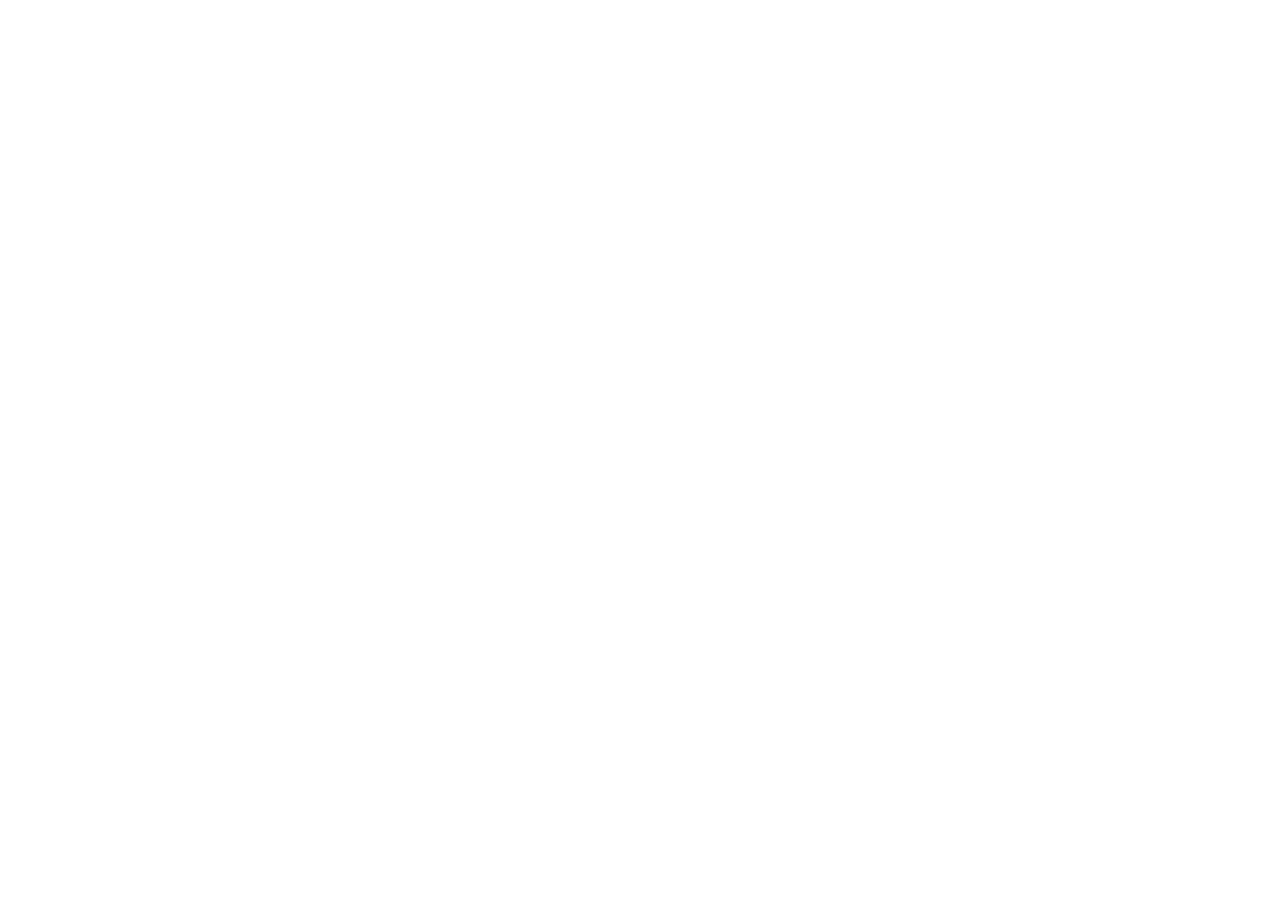
==== index.html @ c4648b93 "Updated index.html" ====
<!doctype html>
<html>
    <head>
        <meta charset="utf-8">
        <title>Responsive Design</title>
        <meta name="viewport" content="width=device-width, initial-scale=1">

        <link rel="stylesheet" href="css/normalize.min.css">
        <link rel="stylesheet" href="css/style.css">
    </head>
    <body>

    </body>
</html>
---- css/style.css ----

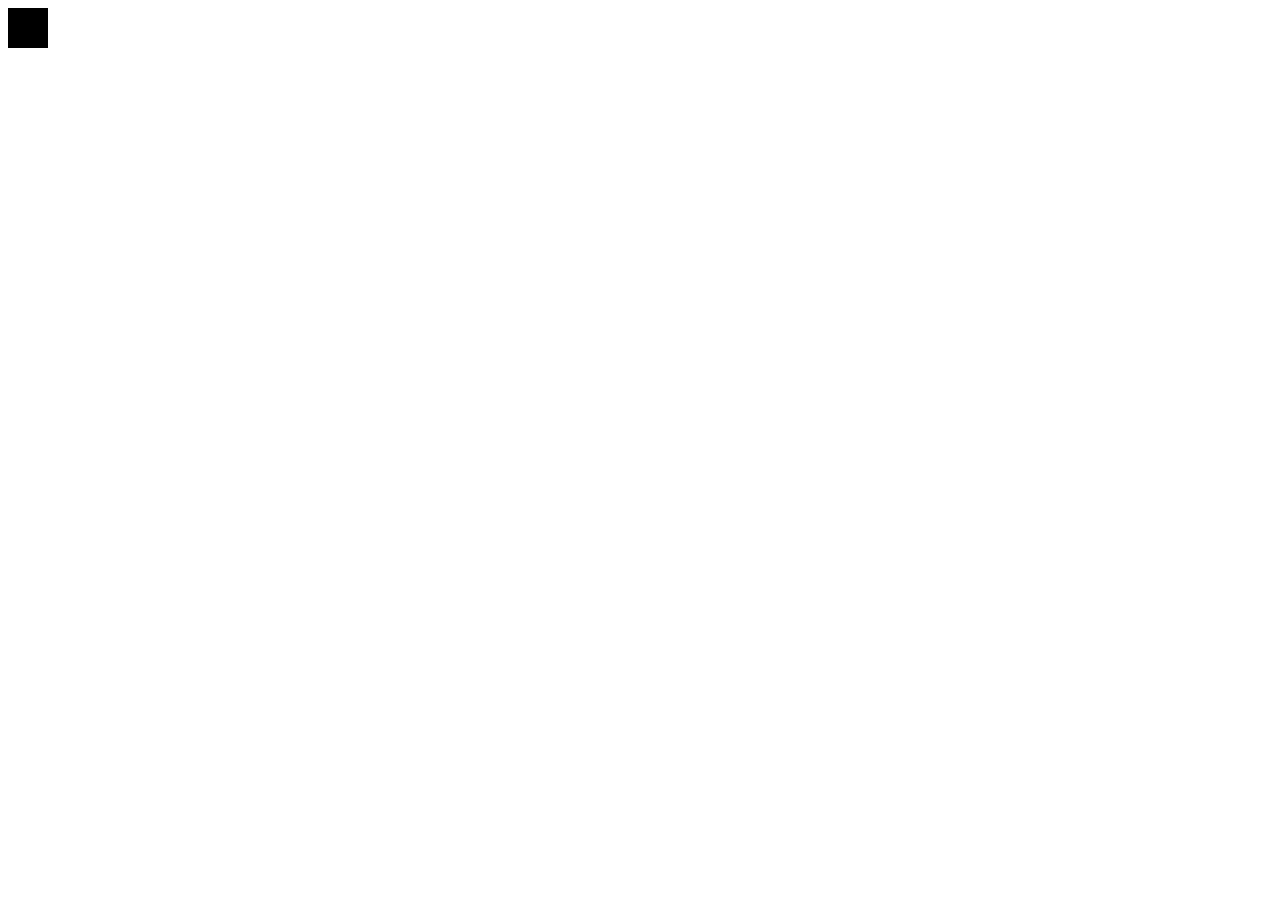
==== commit 713be322: "Updated index.html" ====
--- a/index.html
+++ b/index.html
@@ -9,6 +9,8 @@
         <link rel="stylesheet" href="css/style.css">
     </head>
     <body>
-
+      <div class="box">
+        <p>Kaste</p>
+      </div>
     </body>
 </html>
--- a/css/style.css
+++ b/css/style.css
@@ -1 +1,6 @@
-
+.box {
+  display:inline-block;
+  background-color: black;
+  width:40px;
+  height:40px;
+}
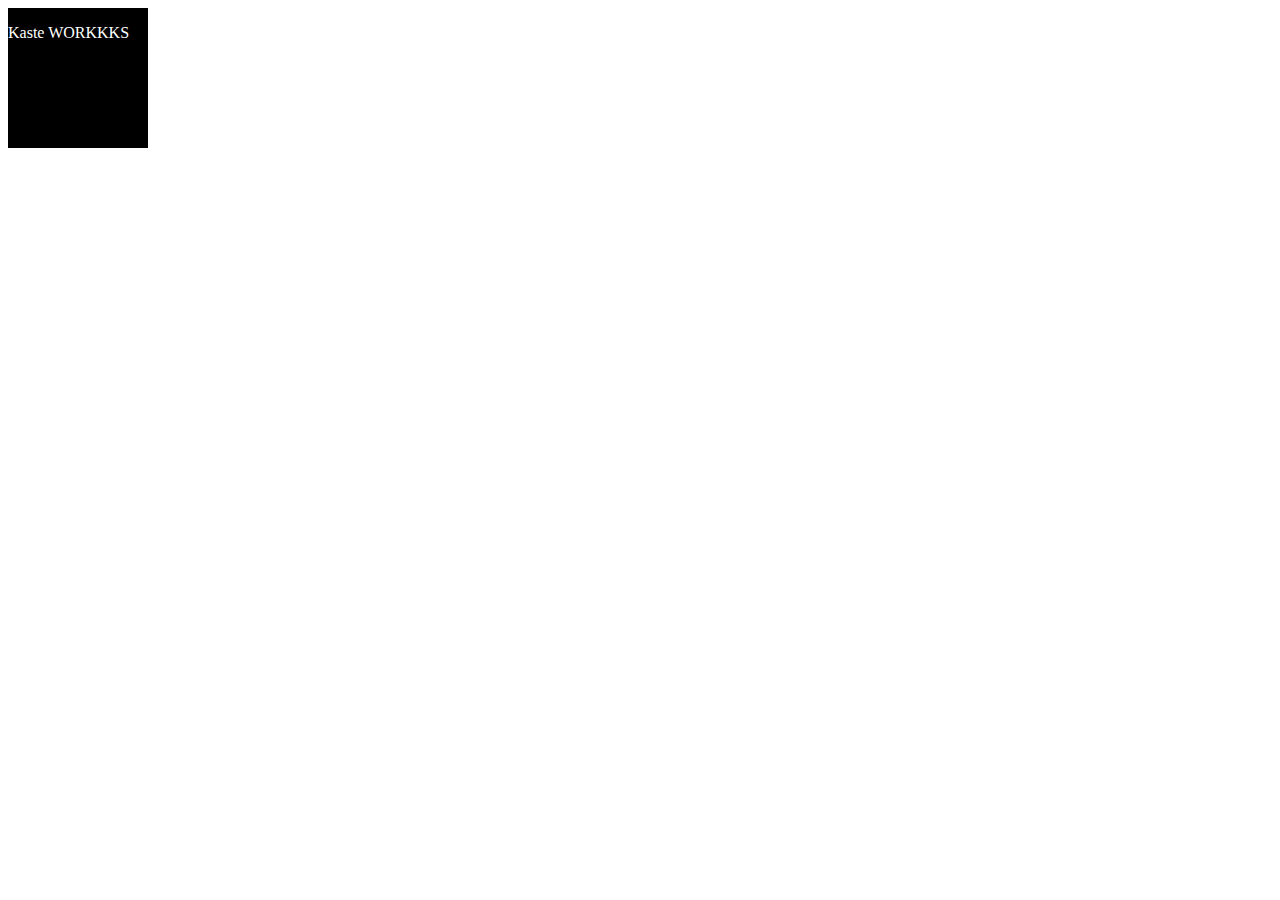
==== commit 45c2e5d2: "First ungit test." ====
--- a/index.html
+++ b/index.html
@@ -4,13 +4,14 @@
         <meta charset="utf-8">
         <title>Responsive Design</title>
         <meta name="viewport" content="width=device-width, initial-scale=1">
-
+		<link rel="stylesheet" href="//maxcdn.bootstrapcdn.com/font-awesome/4.3.0/css/font-awesome.min.css">
         <link rel="stylesheet" href="css/normalize.min.css">
         <link rel="stylesheet" href="css/style.css">
     </head>
     <body>
       <div class="box">
-        <p>Kaste</p>
+        <p>Kaste WORKKKS</p>
       </div>
+    <script src="js/script.js"></script> 
     </body>
 </html>
--- a/css/style.css
+++ b/css/style.css
@@ -1,6 +1,10 @@
 .box {
   display:inline-block;
   background-color: black;
-  width:40px;
-  height:40px;
+  width:140px;
+  height:140px;
 }
+
+p {
+    color: #fff;
+}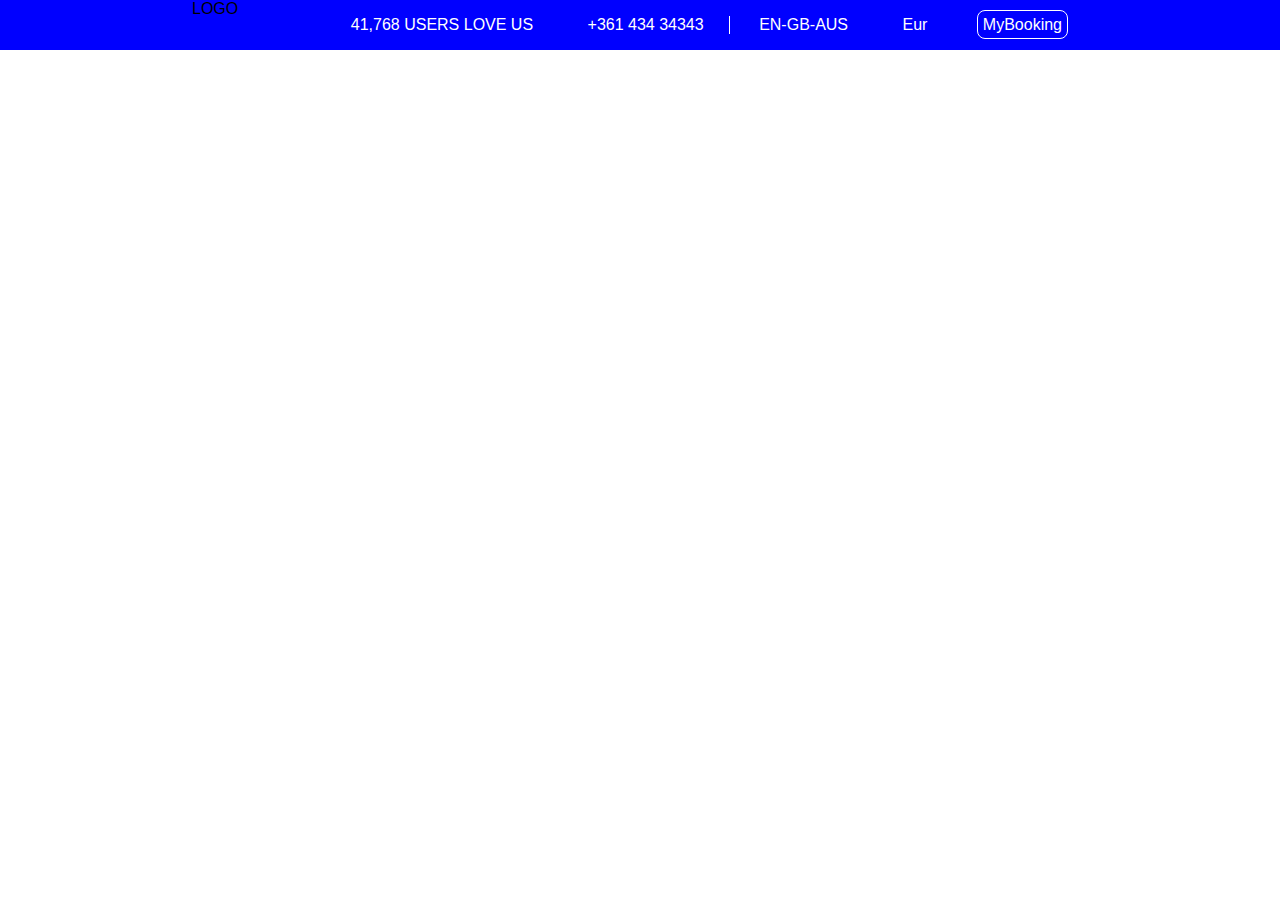
==== commit 33fb0011: "Started to structure" ====
--- a/index.html
+++ b/index.html
@@ -5,13 +5,77 @@
         <title>Responsive Design</title>
         <meta name="viewport" content="width=device-width, initial-scale=1">
 		<link rel="stylesheet" href="//maxcdn.bootstrapcdn.com/font-awesome/4.3.0/css/font-awesome.min.css">
-        <link rel="stylesheet" href="css/normalize.min.css">
+        <link rel="stylesheet" href="css/normalize.css">
         <link rel="stylesheet" href="css/style.css">
     </head>
     <body>
-      <div class="box">
-        <p>Kaste WORKKKS</p>
-      </div>
+        <div class="wrapper">
+            <header>
+                <nav class="header-nav clearfix">
+                    <div class="logo-container">LOGO
+                    </div>
+                    <ul class="hn-list">
+                        <li class="favorites-container">
+                        <a href="">41,768 USERS LOVE US</a>   
+                        </li>
+                        <li class="contacts-container">
+                        <a href="">+361 434 34343</a>    
+                        </li>     
+                        <li class="lang-container">
+                        <a href="">EN-GB-AUS</a>    
+                        </li> 
+                        <li class="currency-container">
+                        <a href="">Eur</a>    
+                        </li>  
+                        <li class="mybooking-container">
+                        <a href="">MyBooking</a>    
+                        </li>                          
+                    </ul>
+                </nav>
+            </header>
+            <section class="slider-menu">
+                <div class="sm-container">
+                </div>            
+            </section>
+            <section class="customer-reviews">
+                <div class="cr-container">
+                    <div class="cr-heading">
+                    </div>
+                    <div class="cr-values">
+                    </div>              
+                    <div class="cr-reviews">
+                    </div>     
+                    <div class="cr-reviews-more">
+                    </div>                   
+                </div>            
+            </section>     
+            <section class="other-cities">
+                <div class="oc-container">
+                </div>            
+            </section> 
+            <section class="other-car-rentals">
+                <div class="ocr-container">
+                </div>            
+            </section>
+            <section class="economy-bookings">
+                <div class="eb-container">
+                </div>            
+            </section>    
+            <footer>
+                <div class="upper-footer">
+                </div>
+                 <div class="middle-footer">
+                    <nav class="header-nav">
+                    </nav>
+                    <div class="icon-container">
+                    </div>
+                    <div class="subscribe-container">
+                    </div>
+                </div>
+                <div class="lower-footer">
+                </div>            
+            </footer>
+        </div>    
     <script src="js/script.js"></script> 
     </body>
 </html>
--- a/css/style.css
+++ b/css/style.css
@@ -1,10 +1,77 @@
-.box {
-  display:inline-block;
-  background-color: black;
-  width:140px;
-  height:140px;
+/** COMMON STYLES **/
+
+
+
+body {
+    margin: 0 0;
 }
 
-p {
+
+ul
+{
+    list-style-type: none;
+}
+
+a {
+    text-decoration: none;
+}
+
+.wrapper {
+    max-width: 1366px;
+    margin: 0 auto;
+    background-color: yellow;
+}
+
+
+
+/** CLEARFIX **/
+
+.clearfix::after {
+content: " ";
+display: table;
+clear: both;
+}
+
+
+
+
+/** HEADER **/
+
+.header-nav{
+    width:100%;
+    background-color: blue;
+}
+
+
+.logo-container{
+    display:block;
+    float: left;
+    padding-left:15%;    
+}
+
+.hn-list{
+    display:block;
+    float: right;
+    padding-right:15%;
+}
+
+.hn-list li{
+    display: inline-block;
+    padding: 0 20px;
     color: #fff;
-}+}
+
+.hn-list li a {
+    color: #ffffff;
+    padding: 5px;
+}
+
+.contacts-container {
+    border-right: 1px solid #ffffff;
+}
+
+.mybooking-container a{
+    border: 1px solid #fff;
+    border-radius: 8px;
+}
+
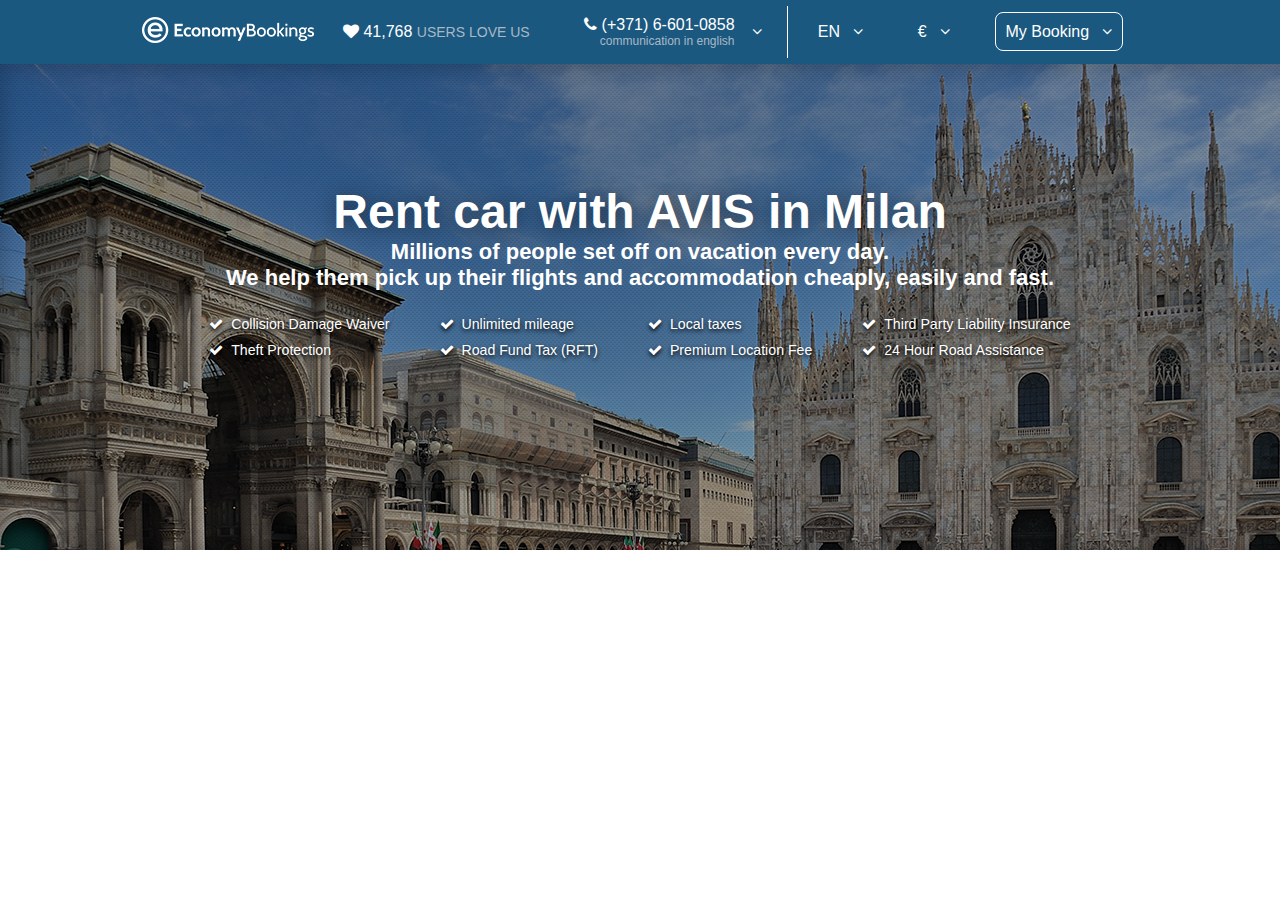
==== commit 20b94678: "23.04.2015" ====
--- a/index.html
+++ b/index.html
@@ -7,31 +7,86 @@
 		<link rel="stylesheet" href="//maxcdn.bootstrapcdn.com/font-awesome/4.3.0/css/font-awesome.min.css">
         <link rel="stylesheet" href="css/normalize.css">
         <link rel="stylesheet" href="css/style.css">
+        <!-- https://github.com/jquery/jquery-mousewheel   how to use 
+             http://foxarc.com/blog/article/111.htm      used script  -->
     </head>
     <body>
         <div class="wrapper">
             <header>
-                <nav class="header-nav clearfix">
-                    <div class="logo-container">LOGO
+                <nav class="header-nav">
+                    <div class="header-nav-content">
+                        <div class="logo-container">
+                        <a href=""><img src="img/upper-logo.png"/></a>
+                        </div>                  
+                        <ul class="hn-list">
+                            <li class="favorites-container">
+                            <a href=""><i class="fa fa-heart"></i>&nbsp;41,768 <span>USERS LOVE US</span></a>   
+                            </li>
+                            <li class="contacts-container">
+                                <a href="">
+                                    <span class="cc-content-1">
+                                        <span>
+                                            <i class="fa fa-phone"></i>&nbsp;(+371) 6-601-0858
+                                        </span>
+                                        <span>
+                                            communication in english
+                                        </span>
+                                    </span>    
+                                    <span class="cc-content-2">
+                                        &nbsp;&nbsp;&nbsp;<i class="fa fa-angle-down"></i>
+                                    </span>
+                                </a>
+                            </li>  
+                            <li class="lang-container">
+                            <a href="">EN&nbsp;&nbsp;&nbsp;<i class="fa fa-angle-down"></i></a>    
+                            </li> 
+                            <li class="currency-container">
+                            <a href="">&#8364;&nbsp;&nbsp;&nbsp;<i class="fa fa-angle-down"></i></a>    
+                            </li>  
+                            <li class="mybooking-container">
+                            <a href="">My Booking&nbsp;&nbsp;&nbsp;<i class="fa fa-angle-down" style="display:inline"></i></a>    
+                            </li>                          
+                        </ul>
+                    </div>    
+                </nav>
+                <div id="slideshow" class="header-banner">
+                    <div class=hb-heading>
+                    <h1>Rent car with AVIS in Milan</h1>  
+                    <h3>Millions of people set off on vacation every day.</br>We help them pick up their flights and accommodation cheaply, easily and fast.</h3>
                     </div>
-                    <ul class="hn-list">
-                        <li class="favorites-container">
-                        <a href="">41,768 USERS LOVE US</a>   
-                        </li>
-                        <li class="contacts-container">
-                        <a href="">+361 434 34343</a>    
-                        </li>     
-                        <li class="lang-container">
-                        <a href="">EN-GB-AUS</a>    
-                        </li> 
-                        <li class="currency-container">
-                        <a href="">Eur</a>    
-                        </li>  
-                        <li class="mybooking-container">
-                        <a href="">MyBooking</a>    
-                        </li>                          
-                    </ul>
-                </nav>
+                    <div class="hb-searchbar">
+                        
+                    </div>
+                    <table class="hb-benefits">
+                        <tr>
+                            <td>
+                            <i class="fa fa-check"></i>&nbsp;&nbsp;Collision Damage Waiver
+                            </td>    
+                            <td>
+                            <i class="fa fa-check"></i>&nbsp;&nbsp;Unlimited mileage
+                            </td> 
+                            <td>
+                            <i class="fa fa-check"></i>&nbsp;&nbsp;Local taxes
+                            </td> 
+                            <td>
+                            <i class="fa fa-check"></i>&nbsp;&nbsp;Third Party Liability Insurance</br>
+                            </td>
+                        </tr>
+                        <tr>
+                           <td>
+                            <i class="fa fa-check"></i>&nbsp;&nbsp;Theft Protection
+                           <td>
+                            <i class="fa fa-check"></i>&nbsp;&nbsp;Road Fund Tax (RFT)
+                            </td> 
+                           <td>
+                            <i class="fa fa-check"></i>&nbsp;&nbsp;Premium Location Fee
+                            </td> 
+                           <td>
+                            <i class="fa fa-check"></i>&nbsp;&nbsp;24 Hour Road Assistance
+                            </td>                             
+                        </tr>
+                    </table>
+                </div>
             </header>
             <section class="slider-menu">
                 <div class="sm-container">
@@ -65,7 +120,7 @@
                 <div class="upper-footer">
                 </div>
                  <div class="middle-footer">
-                    <nav class="header-nav">
+                    <nav class="footer-nav">
                     </nav>
                     <div class="icon-container">
                     </div>
--- a/css/style.css
+++ b/css/style.css
@@ -1,6 +1,8 @@
 /** COMMON STYLES **/
 
-
+* {
+    box-sizing: border-box;
+}
 
 body {
     margin: 0 0;
@@ -16,15 +18,19 @@
     text-decoration: none;
 }
 
+/** Max. content width **/
 .wrapper {
     max-width: 1366px;
     margin: 0 auto;
     background-color: yellow;
 }
 
+/** Make icons to be inline with text **/
+.fa {
+    display:inline;
+}
 
-
-/** CLEARFIX **/
+/** CLEARFIX FOR FLOATS **/
 
 .clearfix::after {
 content: " ";
@@ -36,42 +42,140 @@
 
 
 /** HEADER **/
+/** NAV **/
+
 
 .header-nav{
+    display: table;
     width:100%;
-    background-color: blue;
+    height: 64px;
+    background-color:#1a5880;
+    text-align: center;
+    -webkit-box-shadow: 0px 4px 8px 0px rgba(50, 50, 50, 0.34);
+    -moz-box-shadow:    0px 4px 8px 0px rgba(50, 50, 50, 0.34);
+    box-shadow:         0px 4px 8px 0px rgba(50, 50, 50, 0.34);
+}
+
+.header-nav-content {
+    display:table-cell;
+    vertical-align: middle;
 }
 
 
+.logo-container,
+.hn-list{
+    display:inline-block;
+    vertical-align: middle;
+}
+
 .logo-container{
-    display:block;
-    float: left;
-    padding-left:15%;    
+margin: 0;   
+padding: 0;
 }
 
 .hn-list{
-    display:block;
-    float: right;
-    padding-right:15%;
+margin:0;
+padding: 0;
 }
 
 .hn-list li{
     display: inline-block;
-    padding: 0 20px;
+    padding: 10px 15px;
     color: #fff;
+    vertical-align: middle;    
 }
 
 .hn-list li a {
     color: #ffffff;
-    padding: 5px;
 }
+
+.hn-list li a {
+    color: #ffffff;
+    padding: 10px 10px;
+}
+
+
+.favorites-container span {
+    font-size:14px;
+    color: #a8b8c6; 
+}
+
 
 .contacts-container {
     border-right: 1px solid #ffffff;
+    text-align: right;
 }
+
+
+.cc-content-1,
+.cc-content-2 {
+    display: inline-block;
+    vertical-align: middle;
+}
+
+.cc-content-1 span:first-child {
+    display:block;
+}
+
+.cc-content-1 span:nth-child(2) {
+    display:block;
+    font-size:12px;
+    color: #a8b8c6;
+}
+
 
 .mybooking-container a{
     border: 1px solid #fff;
     border-radius: 8px;
 }
 
+/** HEADER **/
+/** BANNER **/
+
+
+.header-banner {
+    /** background-image: url("../img/header-background-1.png"); **/
+    height:486px;
+}
+
+
+
+.hb-heading,
+.hb-searchbar,
+.hb-benefits {
+    max-width:960px;
+    margin:0 auto;
+}
+
+
+.hb-heading {
+    color: #ffffff;
+    text-align: center;
+    padding-top:120px;
+    padding-bottom:20px;
+}
+
+.hb-heading h1 {
+    font-size: 48px;
+    margin: 0;
+    text-shadow: 0px 2px 20px rgba(0, 0, 0, 0.45);
+}
+
+.hb-heading h3 {
+    font-size: 22px;
+    margin: 0;
+}
+
+
+
+.hb-benefits {
+    padding-top:180px;    
+    text-align: left;
+    color: #ffffff;
+}
+
+.hb-benefits tr td {
+    padding: 5px 25px;
+    font-size: 14.16px;
+    text-shadow: 0px 2px 4px rgba(0, 0, 0, 1);
+}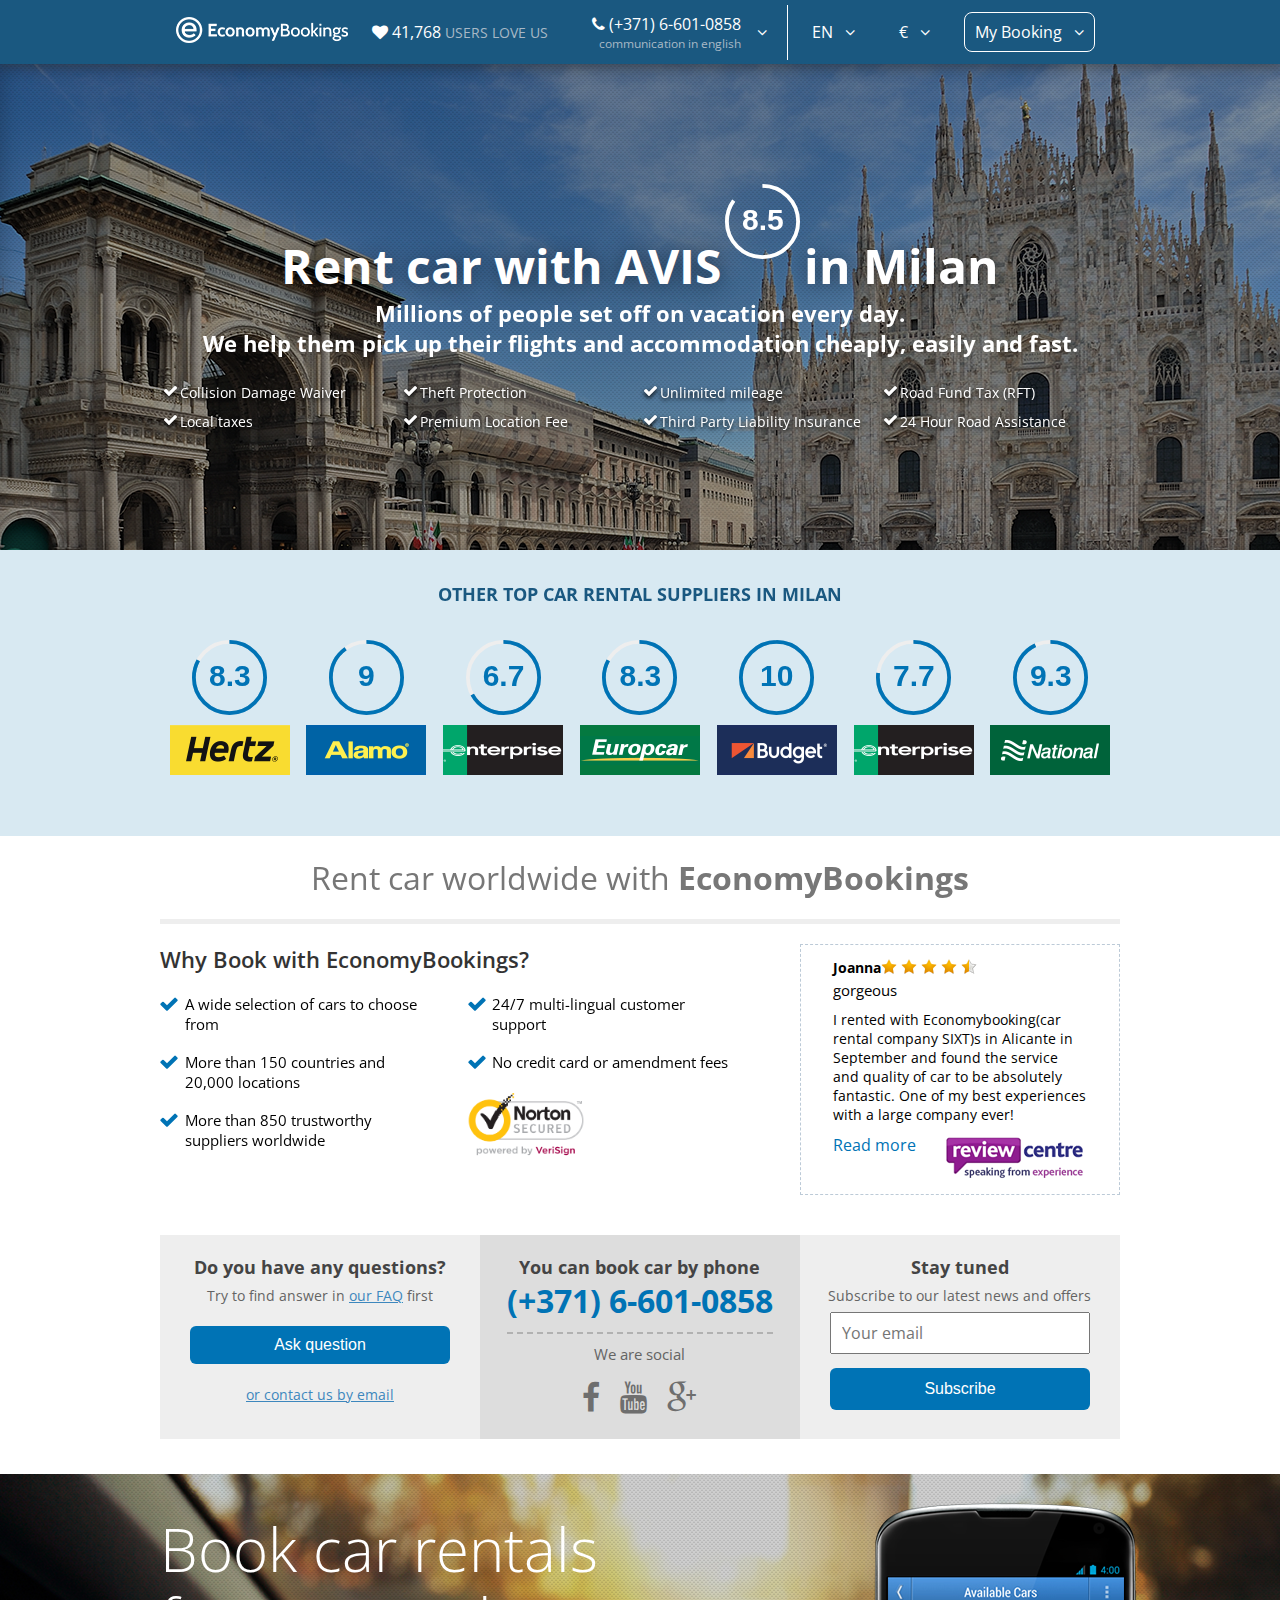
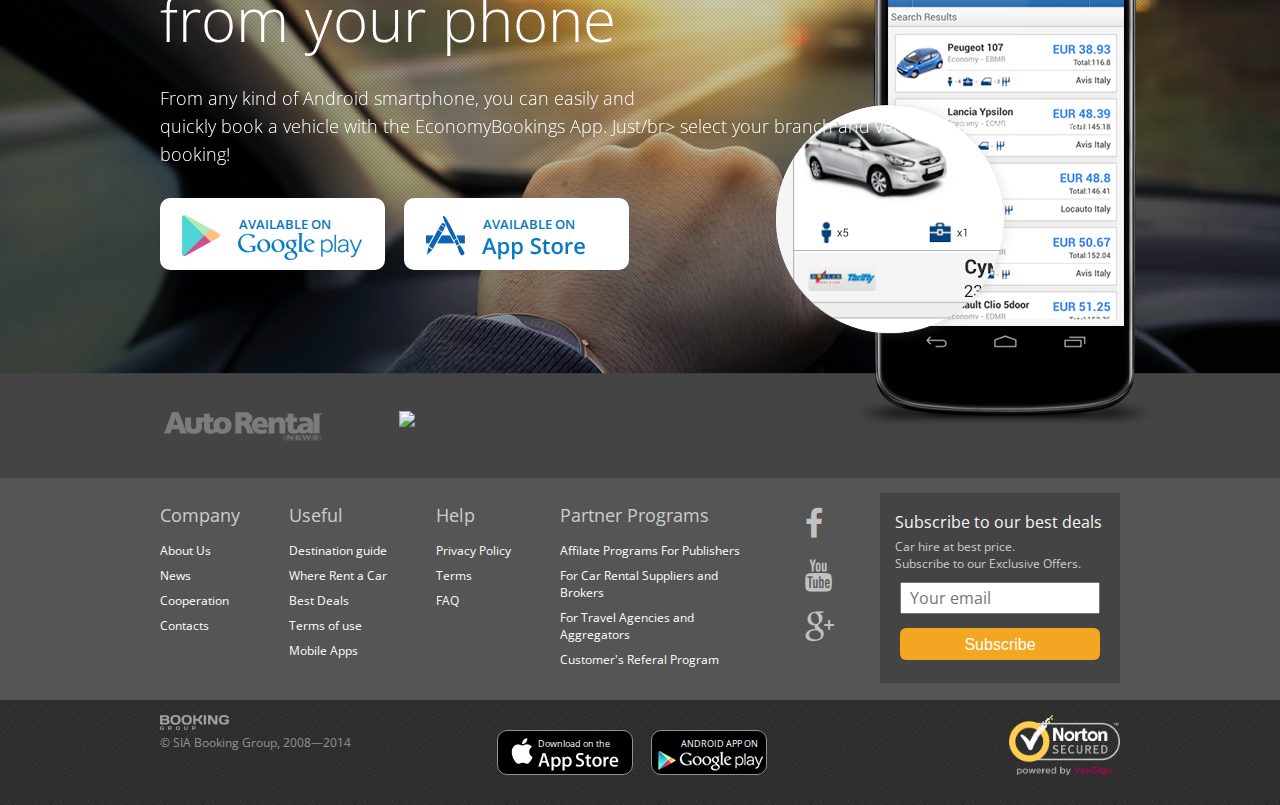
==== commit ecbaada9: "pievienoju footeri" ====
--- a/index.html
+++ b/index.html
@@ -2,92 +2,216 @@
 <html>
     <head>
         <meta charset="utf-8">
-        <title>Responsive Design</title>
+        <title>Brand City</title>
         <meta name="viewport" content="width=device-width, initial-scale=1">
-		<link rel="stylesheet" href="//maxcdn.bootstrapcdn.com/font-awesome/4.3.0/css/font-awesome.min.css">
+		<link rel="stylesheet" href="lib/font-awesome-4.3.0/css/font-awesome.min.css">
+		<link href='http://fonts.googleapis.com/css?family=Open+Sans:300italic,400italic,600italic,700italic,800italic,400,300,600,700,800' rel='stylesheet' type='text/css'>
         <link rel="stylesheet" href="css/normalize.css">
         <link rel="stylesheet" href="css/style.css">
         <!-- https://github.com/jquery/jquery-mousewheel   how to use 
              http://foxarc.com/blog/article/111.htm      used script  -->
+        <script src="lib/jquery-2.1.3.min.js"></script>     
+        <!--[if IE]><script type="text/javascript" src="excanvas.js"></script><![endif]-->
+        <script src="lib/jQuery-Knob-master/dist/jquery.knob.min.js"></script> 
+        <script type="text/javascript" src="lib/raty-2.7.0/lib/jquery.raty.js"></script>
+        <!-- KNOB SCRIPT -->   
+        <script>
+            $(function($) {
+
+                $(".knob").knob({
+                    change : function (value) {
+                        //console.log("change : " + value);
+                    },
+                    release : function (value) {
+                        //console.log(this.$.attr('value'));
+                        console.log("release : " + value);
+                    },
+                    cancel : function () {
+                        console.log("cancel : ", this);
+                    },
+                    /*format : function (value) {
+                        return value + '%';
+                    },*/
+                    draw : function () {
+
+                        // "tron" case
+                        if(this.$.data('skin') == 'tron') {
+
+                            this.cursorExt = 0.3;
+
+                            var a = this.arc(this.cv)  // Arc
+                                , pa                   // Previous arc
+                                , r = 1;
+
+                            this.g.lineWidth = this.lineWidth;
+
+                            if (this.o.displayPrevious) {
+                                pa = this.arc(this.v);
+                                this.g.beginPath();
+                                this.g.strokeStyle = this.pColor;
+                                this.g.arc(this.xy, this.xy, this.radius - this.lineWidth, pa.s, pa.e, pa.d);
+                                this.g.stroke();
+                            }
+
+                            this.g.beginPath();
+                            this.g.strokeStyle = r ? this.o.fgColor : this.fgColor ;
+                            this.g.arc(this.xy, this.xy, this.radius - this.lineWidth, a.s, a.e, a.d);
+                            this.g.stroke();
+
+                            this.g.lineWidth = 2;
+                            this.g.beginPath();
+                            this.g.strokeStyle = this.o.fgColor;
+                            this.g.arc( this.xy, this.xy, this.radius - this.lineWidth + 1 + this.lineWidth * 2 / 3, 0, 2 * Math.PI, false);
+                            this.g.stroke();
+
+                            return false;
+                        }
+                    }
+                });
+
+                // Example of infinite knob, iPod click wheel
+                var v, up=0,down=0,i=0
+                    ,$idir = $("div.idir")
+                    ,$ival = $("div.ival")
+                    ,incr = function() { i++; $idir.show().html("+").fadeOut(); $ival.html(i); }
+                    ,decr = function() { i--; $idir.show().html("-").fadeOut(); $ival.html(i); };
+                $("input.infinite").knob(
+                                    {
+                                    min : 0
+                                    , max : 20
+                                    , stopper : false
+                                    , change : function () {
+                                                    if(v > this.cv){
+                                                        if(up){
+                                                            decr();
+                                                            up=0;
+                                                        }else{up=1;down=0;}
+                                                    } else {
+                                                        if(v < this.cv){
+                                                            if(down){
+                                                                incr();
+                                                                down=0;
+                                                            }else{down=1;up=0;}
+                                                        }
+                                                    }
+                                                    v = this.cv;
+                                                }
+                                    });
+            });
+        </script>
+        
+    <!-- STAR RATING SCRIPT -->    
+	<script type="text/javascript">
+		$(function()
+		{
+			/*
+				Basic Example with custom image path
+				path : indicate custom path to the star image
+			*/
+			$('#star').raty({ path: 'lib/raty-2.7.0/lib/images' });
+			
+			
+			/*
+				Predefined score with half star,
+				score : You can pass any value for it, not necessarily,
+						a data- value.
+						You can use a rating-score too.
+						but then 
+						code will be return $(this).attr('rating-score');
+				half 	: that will enable user to add half star rating
+				target  : define the rating hint container
+				targetKeep : this will allow used to
+					keep selected result inside hint container
+					defining false will loose selected value
+			*/
+
+			$('#predefined-star').raty(
+			{
+				path: 'lib/raty-2.7.0/lib/images',
+				half: true,
+				target: '#result',
+				targetKeep: true,
+				score: function()
+				{
+					return $(this).attr('data-score');
+				}
+			});
+		});
+	</script>
     </head>
     <body>
         <div class="wrapper">
             <header>
-                <nav class="header-nav">
-                    <div class="header-nav-content">
-                        <div class="logo-container">
-                        <a href=""><img src="img/upper-logo.png"/></a>
-                        </div>                  
-                        <ul class="hn-list">
-                            <li class="favorites-container">
-                            <a href=""><i class="fa fa-heart"></i>&nbsp;41,768 <span>USERS LOVE US</span></a>   
-                            </li>
-                            <li class="contacts-container">
-                                <a href="">
-                                    <span class="cc-content-1">
-                                        <span>
-                                            <i class="fa fa-phone"></i>&nbsp;(+371) 6-601-0858
+                <div class="content-wrapper">   
+                    <nav class="header-nav">
+                        <div class="header-nav-content">
+                            <div class="logo-container">
+                            <a href=""><img src="img/upper-logo.png"/></a>
+                            </div>                  
+                            <ul class="hn-list">
+                                <li class="favorites-container">
+                                <a href=""><i class="fa fa-heart"></i>&nbsp;41,768 <span>USERS LOVE US</span></a>   
+                                </li>
+                                <li class="contacts-container">
+                                    <a href="">
+                                        <span class="cc-content-1">
+                                            <span>
+                                                <i class="fa fa-phone"></i>&nbsp;(+371) 6-601-0858
+                                            </span>
+                                            <span>
+                                                communication in english
+                                            </span>
+                                        </span>    
+                                        <span class="cc-content-2">
+                                            &nbsp;&nbsp;&nbsp;<i class="fa fa-angle-down"></i>
                                         </span>
-                                        <span>
-                                            communication in english
-                                        </span>
-                                    </span>    
-                                    <span class="cc-content-2">
-                                        &nbsp;&nbsp;&nbsp;<i class="fa fa-angle-down"></i>
-                                    </span>
-                                </a>
-                            </li>  
-                            <li class="lang-container">
-                            <a href="">EN&nbsp;&nbsp;&nbsp;<i class="fa fa-angle-down"></i></a>    
-                            </li> 
-                            <li class="currency-container">
-                            <a href="">&#8364;&nbsp;&nbsp;&nbsp;<i class="fa fa-angle-down"></i></a>    
-                            </li>  
-                            <li class="mybooking-container">
-                            <a href="">My Booking&nbsp;&nbsp;&nbsp;<i class="fa fa-angle-down" style="display:inline"></i></a>    
-                            </li>                          
-                        </ul>
+                                    </a>
+                                </li>  
+                                <li class="lang-container">
+                                <a href="">EN&nbsp;&nbsp;&nbsp;<i class="fa fa-angle-down"></i></a>    
+                                </li> 
+                                <li class="currency-container">
+                                <a href="">&#8364;&nbsp;&nbsp;&nbsp;<i class="fa fa-angle-down"></i></a>    
+                                </li>  
+                                <li class="mybooking-container">
+                                <a href="">My Booking&nbsp;&nbsp;&nbsp;<i class="fa fa-angle-down" style="display:inline"></i></a>    
+                                </li>                          
+                            </ul>
+                        </div>   
+                    </nav>
+                </div>    
+            </header>
+            <section class="spotlight">  
+                <div id="slideshow" class="header-banner">
+                    <div class="content-wrapper">   
+                        <div class=hb-heading>
+                            <h1>Rent car with AVIS</h1>
+                                <div class="demo" style="background-color: transparent; color:#FFF; display:inline-block;">
+                                    <input style="font-size:30px;" class="knob" data-width="75" data-displayPrevious=true data-bgColor="transparent" data-fgColor="#ffffff" data-height="100" data-step="0.1" data-thickness=".1" value="8.5" data-min="0" data-max="10" readOnly>
+                                </div>
+                             <h1>in Milan</h1>  
+                            <h3>Millions of people set off on vacation every day.<br>We help them pick up their flights and accommodation cheaply, easily and fast.</h3>
+                        </div>
+                        <div class="hb-searchbar">
+                            
+                        </div>
+                        <div class="hb-benefits">
+                            <div class="hb-benefits-row">
+                                <ul>
+                                    <li>Collision Damage Waiver</li>
+                                    <li>Theft Protection</li>
+                                    <li>Unlimited mileage</li>
+                                    <li>Road Fund Tax (RFT)</li>
+                                    <li>Local taxes</li>
+                                    <li>Premium Location Fee</li>
+                                    <li>Third Party Liability Insurance</li>
+                                    <li>24 Hour Road Assistance</li>
+                                </ul>
+                            </div>
+                        </div>
                     </div>    
-                </nav>
-                <div id="slideshow" class="header-banner">
-                    <div class=hb-heading>
-                    <h1>Rent car with AVIS in Milan</h1>  
-                    <h3>Millions of people set off on vacation every day.</br>We help them pick up their flights and accommodation cheaply, easily and fast.</h3>
-                    </div>
-                    <div class="hb-searchbar">
-                        
-                    </div>
-                    <table class="hb-benefits">
-                        <tr>
-                            <td>
-                            <i class="fa fa-check"></i>&nbsp;&nbsp;Collision Damage Waiver
-                            </td>    
-                            <td>
-                            <i class="fa fa-check"></i>&nbsp;&nbsp;Unlimited mileage
-                            </td> 
-                            <td>
-                            <i class="fa fa-check"></i>&nbsp;&nbsp;Local taxes
-                            </td> 
-                            <td>
-                            <i class="fa fa-check"></i>&nbsp;&nbsp;Third Party Liability Insurance</br>
-                            </td>
-                        </tr>
-                        <tr>
-                           <td>
-                            <i class="fa fa-check"></i>&nbsp;&nbsp;Theft Protection
-                           <td>
-                            <i class="fa fa-check"></i>&nbsp;&nbsp;Road Fund Tax (RFT)
-                            </td> 
-                           <td>
-                            <i class="fa fa-check"></i>&nbsp;&nbsp;Premium Location Fee
-                            </td> 
-                           <td>
-                            <i class="fa fa-check"></i>&nbsp;&nbsp;24 Hour Road Assistance
-                            </td>                             
-                        </tr>
-                    </table>
                 </div>
-            </header>
+            </section>
             <section class="slider-menu">
                 <div class="sm-container">
                 </div>            
@@ -109,25 +233,224 @@
                 </div>            
             </section> 
             <section class="other-car-rentals">
-                <div class="ocr-container">
-                </div>            
+                <div class="content-wrapper">
+                    <h4>OTHER TOP CAR RENTAL SUPPLIERS IN MILAN</h4>
+                    <div class="ocr-content">
+                        <div class="demo" style="background-color: transparent; display:inline-block;">
+                            <input style="font-size:30px; color: #ffffff;" class="knob" data-width="75" data-displayPrevious=true data-fgColor="#0073b5" data-height="80" data-step="0.1" data-thickness=".1" value="8.3" data-min="0" data-max="10" readOnly>
+                        </div>
+                        <a href=""><img src="img/other-car-rental-icons/hertz.png"/></a>    
+                    </div>
+                    <div class="ocr-content">
+                        <div class="demo" style="background-color: transparent; display:inline-block;">
+                            <input style="font-size:30px; color: #ffffff;" class="knob" data-width="75" data-displayPrevious=true data-fgColor="#0073b5" data-height="80" data-step="0.1" data-thickness=".1" value="9.0" data-min="0" data-max="10" readOnly>
+                        </div>
+                        <a href=""><img src="img/other-car-rental-icons/alamo.png"/></a>       
+                    </div>
+                    <div class="ocr-content">
+                        <div class="demo" style="background-color: transparent; display:inline-block;">
+                            <input style="font-size:30px; color: #ffffff;" class="knob" data-width="75" data-displayPrevious=true data-fgColor="#0073b5" data-height="80" data-step="0.1" data-thickness=".1" value="6.7" data-min="0" data-max="10" readOnly>
+                        </div>
+                        <a href=""><img src="img/other-car-rental-icons/enterprise.png"/></a>       
+                    </div>      
+                    <div class="ocr-content">
+                        <div class="demo" style="background-color: transparent; display:inline-block;">
+                            <input style="font-size:30px; color: #ffffff;" class="knob" data-width="75" data-displayPrevious=true data-fgColor="#0073b5" data-height="80" data-step="0.1" data-thickness=".1" value="8.3" data-min="0" data-max="10" readOnly>
+                        </div>
+                        <a href=""><img src="img/other-car-rental-icons/europcar.png"/></a>       
+                    </div>     
+                    <div class="ocr-content">
+                        <div class="demo" style="background-color: transparent; display:inline-block;">
+                            <input style="font-size:30px; color: #ffffff;" class="knob" data-width="75" data-displayPrevious=true data-fgColor="#0073b5" data-height="80" data-step="0.1" data-thickness=".1" value="10" data-min="0" data-max="10" readOnly>
+                        </div>
+                        <a href=""><img src="img/other-car-rental-icons/budget.png"/></a>       
+                    </div>      
+                    <div class="ocr-content">
+                        <div class="demo" style="background-color: transparent; display:inline-block;">
+                            <input style="font-size:30px; color: #ffffff;" class="knob" data-width="75" data-displayPrevious=true data-fgColor="#0073b5" data-height="80" data-step="0.1" data-thickness=".1" value="7.7" data-min="0" data-max="10" readOnly>
+                        </div>
+                        <a href=""><img src="img/other-car-rental-icons/enterprise.png"/></a>       
+                    </div>      
+                    <div class="ocr-content">
+                        <div class="demo" style="background-color: transparent; display:inline-block;">
+                            <input style="font-size:30px; color: #ffffff;" class="knob" data-width="75" data-displayPrevious=true data-fgColor="#0073b5" data-height="80" data-step="0.1" data-thickness=".1" value="9.3" data-min="0" data-max="10" readOnly>
+                        </div>
+                        <a href=""><img src="img/other-car-rental-icons/national.png"/></a>       
+                    </div>                       
+                </div>
             </section>
             <section class="economy-bookings">
-                <div class="eb-container">
-                </div>            
+                <div class="content-wrapper"> 
+                    <div class="eb-content-1">
+                        <h2>Rent car worldwide with <b>EconomyBookings</b></h2>
+                    </div>
+                    <div class="eb-content-2 clearfix">
+                        <div class="eb-col-1 clearfix">
+                            <h3>Why Book with EconomyBookings?</h3>
+                            <div class="eb-inner-col-1">
+                                <ul class="fa-ul">
+                                    <li><i class="fa-li fa fa-check fa-lg"></i>A wide selection of cars to choose from</li>
+                                    <li><i class="fa-li fa fa-check fa-lg"></i>More than 150 countries and 20,000 locations </li>
+                                    <li><i class="fa-li fa fa-check fa-lg"></i>More than 850 trustworthy suppliers worldwide</li>
+                                </ul>
+                            </div>
+                            <div class="eb-inner-col-2">
+                                <ul class="fa-ul">
+                                    <li><i class="fa-li fa fa-check fa-lg"></i>24/7 multi-lingual customer support</li>
+                                    <li><i class="fa-li fa fa-check fa-lg"></i>No credit card or amendment fees</li>
+                                    <li><img width="118" height"64" src="img/Norton-Secured-Logo.png" alt="Norton-Secured-Logo"></li>
+                                </ul>
+                            </div>  
+                        </div>     
+                        <div class="eb-col-2">
+                            <div class="eb-inner-col-3">
+                                <div class="eb-inner-row-1 clearfix">
+                                    <h6>Joanna</h6>
+                                    <div id="predefined-star" data-score="4.5"></div> <div id="result" style="font-size: 15px !important;"></div>
+                                </div>	
+                                <div class="eb-inner-row-2">
+                                    <p>
+                                    I rented with Economybooking(car rental company SIXT)s in Alicante in September and found the service and quality of car to be absolutely fantastic. One of my best experiences with a large company ever!
+                                    </p>
+                                </div>     
+                                <div class="eb-inner-row-3 clearfix">
+                                    <a href="">Read more</a>
+                                    <img src="img/review-centre-logo.png" alt=""/>
+                                </div>
+                            </div>     	
+                        </div>
+                    </div>            
+                    <div class="eb-content-3 clearfix">
+                        <div class="eb-col-3">
+                            <h4>Do you have any questions?</h4>
+                            <p>Try to find answer in <a href="">our FAQ</a> first</p>
+                            <button class="btn-blu">Ask question</button>
+                            <p><a href="">or contact us by email</a></p>
+                        </div>
+                        <div class="eb-col-3">
+                            <h4>You can book car by phone</h4>
+                            <h2>(+371) 6-601-0858</h2>  
+                            <p>We are social</p>
+                            <a href=""><i class="fa-2x fa fa-facebook"></i></a>
+                            <a href=""><i class="fa-2x fa fa-youtube"></i></a>
+                            <a href=""><i class="fa-2x fa fa-google-plus"></i></a>
+                        </div>
+                        <div class="eb-col-3">
+                            <h4>Stay tuned</h4>
+                            <p>Subscribe to our latest news and offers</p> 
+                            <form action="POST">
+                              <input type="email" name="email-submit" placeholder="Your email"><br>
+                              <input class ="btn-blu" type="submit" value="Subscribe">
+                            </form>
+                        </div>   
+                    </div>                            
+                </div>
             </section>    
             <footer>
                 <div class="upper-footer">
+                    <div class="content-wrapper">
+                        <!-- Phone app banner -->
+                        <div class="uf-container">
+                            <h1>Book car rentals<br> from your phone</h1>
+                            <p>From any kind of Android smartphone, you can easily and<br> quickly book a vehicle with the EconomyBookings App. Just/br> select your branch and vehicle and complete your booking!</p>
+                            <a href="">
+                                <button class="google-play-btn">
+                                    <img class="button-icon" src="img/footer-buttons/play-triangle.png"/>   
+                                    <span>Available on</span>
+                                    <img class="button-text" src="img/footer-buttons/play-text.png"/>   
+                                </button>
+                            </a>
+                            <a href="">
+                                <button class="appstore-btn">
+                                    <img class="button-icon" src="img/footer-buttons/app-triangle.png"/>
+                                    <span>Available on</span>
+                                    <img class="button-text" src="img/footer-buttons/app-text.png"/>   
+                                </button>
+                            </a>
+                        	<div id="predefined-star" data-score="4.5"></div> <div id="result" style="font-size: 15px !important;"></div>
+                        	<a class="partners-btn" href=""><img src="img/footer-buttons/Auto-renta-button.png"/></a> 
+                        	<a class="partners-btn" href=""><img src="img/footer-buttons/crn-button"/></a> 
+                        </div>
+                    </div>
                 </div>
-                 <div class="middle-footer">
-                    <nav class="footer-nav">
-                    </nav>
-                    <div class="icon-container">
-                    </div>
-                    <div class="subscribe-container">
+                <div class="middle-footer">
+                    <div class="content-wrapper clearfix">
+                        <!-- Footer navigation starts here -->
+                        <nav class="footer-nav">
+                            <ul class="footer-nav-list">
+                                <a href=""><li>Company</li></a>
+                                <a href=""><li>About Us</li></a>
+                                <a href=""><li>News</li></a>
+                                <a href=""><li>Cooperation</li></a>
+                                <a href=""><li>Contacts</li></a>
+                            </ul>
+                             <ul class="footer-nav-list">
+                                <a href=""><li>Useful</li></a>
+                                <a href=""><li>Destination guide</li></a>
+                                <a href=""><li>Where Rent a Car</li></a>
+                                <a href=""><li>Best Deals</li></a>
+                                <a href=""><li>Terms of use</li></a>
+                                <a href=""><li>Mobile Apps</li></a>
+                            </ul>     
+                             <ul class="footer-nav-list">
+                                <a href=""><li>Help</li></a>
+                                <a href=""><li>Privacy Policy</li></a>
+                                <a href=""><li>Terms</li></a>
+                                <a href=""><li>FAQ</li></a>
+                            </ul>   
+                            <ul class="footer-nav-list">
+                                <a href=""><li>Partner Programs</li></a>
+                                <a href=""><li>Affilate Programs For Publishers</li></a>
+                                <a href=""><li>For Car Rental Suppliers and Brokers</li></a>
+                                <a href=""><li>For Travel Agencies and Aggregators</li></a>
+                                <a href=""><li>Customer's Referal Program</li></a>
+                            </ul>   
+                        </nav>
+                        <!-- Footer social icons -->
+                        <div class="icon-container">
+                            <ul class="footer-nav-icon-list">
+                                <a href=""><li><i class="fa fa-facebook fa-2x"></i></li></a>
+                                <a href=""><li><i class="fa fa-youtube fa-2x"></i></li></a>
+                                <a href=""><li><i class="fa fa-google-plus fa-2x"></i></li></a>
+                            </ul>
+                        </div>
+                        <!-- Footer subscribe form -->
+                        <div class="subscribe-container">
+                            <h5>Subscribe to our best deals</h5>
+                            <p>Car hire at best price.<br>Subscribe to our Exclusive Offers.</p> 
+                            <form action="POST">
+                              <input type="email" name="email-submit" placeholder="Your email"><br>
+                              <input class ="btn-yellow" type="submit" value="Subscribe">
+                            </form>
+                        </div>
                     </div>
                 </div>
                 <div class="lower-footer">
+                    <div class="content-wrapper clearfix">
+                    <!--- Booking group info  --->
+                        <div class="lf-container-1">
+                            <a href=""><img src="img/footer-buttons/booking-group.png"/></a> 
+                            <span>© SIA Booking Group, 2008—2014</span>
+                       </div>
+                       <div class="lf-container-2">
+                            <a href="">
+                                <button class="bl-google-play-btn">
+                                    <img class="bl-button-icon" src="img/footer-buttons/bl-app-apple.png"/>   
+                                    <span>Download on the</span>
+                                    <img class="bl-button-text" src="img/footer-buttons/bl-app-text.png"/>   
+                                </button>
+                            </a>
+                            <a href="">
+                                <button class="bl-appstore-btn">
+                                    <span>Android app on</span>
+                                    <img class="bl-button-icon2" src="img/footer-buttons/bl-play.png"/>   
+                                </button>
+                            </a>
+                       </div>
+                       <div class="lf-container-3">
+                            <a href=""><img src="img/footer-buttons/norton-btn.png"/></a> 
+                       </div>
+                    </div>
                 </div>            
             </footer>
         </div>    
--- a/css/style.css
+++ b/css/style.css
@@ -6,11 +6,14 @@
 
 body {
     margin: 0 0;
+    font-family: 'Open Sans', sans-serif;;
 }
 
 
 ul
 {
+    padding: 0;
+    margin: 0;
     list-style-type: none;
 }
 
@@ -18,13 +21,58 @@
     text-decoration: none;
 }
 
-/** Max. content width **/
+
+h2 {
+    font-family: 'Open Sans', sans-serif;
+    font-size: 32px;
+    margin: 0;
+}
+
+h3 {
+    font-family: 'Open Sans', sans-serif;
+    font-size: 22px;
+    margin: 0;
+}
+
+h4 {
+    font-family: 'Open Sans', sans-serif;
+    font-size: 18px;
+    margin: 0;
+}
+
+h5 {
+    font-family: 'Open Sans', sans-serif;
+    font-size: 16px;
+    margin: 0;
+}
+
+h6 {
+    font-family: 'Open Sans', sans-serif;
+    font-size: 14px;
+    margin: 0;
+}
+
+p {
+    font-family: 'Open Sans', sans-serif;
+    font-size: 14px;
+    margin: 0;
+}
+
+
+/** Max. page width **/
 .wrapper {
     max-width: 1366px;
     margin: 0 auto;
     background-color: yellow;
 }
 
+/** Max. content width **/
+.content-wrapper {
+    margin: 0px auto;
+    max-width: 960px;    
+}
+
+
 /** Make icons to be inline with text **/
 .fa {
     display:inline;
@@ -42,6 +90,15 @@
 
 
 /** HEADER **/
+
+header {
+    position: relative;
+    background-color: #1a5880;
+    -webkit-box-shadow: 0px 4px 8px 0px rgba(50, 50, 50, 0.34);
+    -moz-box-shadow:    0px 4px 8px 0px rgba(50, 50, 50, 0.34);
+    box-shadow:         0px 4px 8px 0px rgba(50, 50, 50, 0.34);
+}
+
 /** NAV **/
 
 
@@ -51,9 +108,6 @@
     height: 64px;
     background-color:#1a5880;
     text-align: center;
-    -webkit-box-shadow: 0px 4px 8px 0px rgba(50, 50, 50, 0.34);
-    -moz-box-shadow:    0px 4px 8px 0px rgba(50, 50, 50, 0.34);
-    box-shadow:         0px 4px 8px 0px rgba(50, 50, 50, 0.34);
 }
 
 .header-nav-content {
@@ -69,31 +123,26 @@
 }
 
 .logo-container{
-margin: 0;   
-padding: 0;
+    margin: 0;   
+    padding: 0;
 }
 
 .hn-list{
-margin:0;
-padding: 0;
+    margin:0;
+    padding: 0;
 }
 
 .hn-list li{
     display: inline-block;
-    padding: 10px 15px;
+    padding: 8px 10px;
     color: #fff;
     vertical-align: middle;    
 }
 
 .hn-list li a {
     color: #ffffff;
-}
-
-.hn-list li a {
-    color: #ffffff;
-    padding: 10px 10px;
-}
-
+    padding: 8px 10px;
+}
 
 .favorites-container span {
     font-size:14px;
@@ -129,22 +178,17 @@
     border-radius: 8px;
 }
 
-/** HEADER **/
-/** BANNER **/
+/** SPOTLIGHT **/
+/** SLIDESHOW **/
+
+.spotlight {
+    background-color: #1a5880;
+}
 
 
 .header-banner {
     /** background-image: url("../img/header-background-1.png"); **/
     height:486px;
-}
-
-
-
-.hb-heading,
-.hb-searchbar,
-.hb-benefits {
-    max-width:960px;
-    margin:0 auto;
 }
 
 
@@ -159,23 +203,519 @@
     font-size: 48px;
     margin: 0;
     text-shadow: 0px 2px 20px rgba(0, 0, 0, 0.45);
-}
-
-.hb-heading h3 {
-    font-size: 22px;
-    margin: 0;
-}
+    display: inline-block;
+}
+
 
 
 
 .hb-benefits {
-    padding-top:180px;    
     text-align: left;
     color: #ffffff;
-}
-
-.hb-benefits tr td {
-    padding: 5px 25px;
+    width: 100%;
+}
+
+.hb-benefits ul li {
+    margin: 5px 0;
+    width: 25%;
+    float: left;
     font-size: 14.16px;
     text-shadow: 0px 2px 4px rgba(0, 0, 0, 1);
-}+    padding-left: 20px;
+    position: relative;
+}
+
+.hb-benefits ul li::before {
+    font-size: 15px;
+    font-family: FontAwesome;
+    content: "\f00c";
+    position: absolute;
+    left: 3px;
+}
+
+
+.hb-benefits ul li:nth-child(4n) {
+    clear: right;
+}
+
+
+
+/** other-car-rentals **/
+
+.other-car-rentals {
+    background-color: #d8e9f2;
+    color: #1a5880;
+    text-align:center;
+    padding: 32px 0;
+}
+
+
+.ocr-content {
+    width: 13%;
+    display: inline-block;
+    padding: 30px 0 20px;
+    margin: 4px;
+}
+
+
+
+
+
+
+
+/** economy-bookings **/
+
+.economy-bookings {
+    background-color: #ffffff;
+    text-align: center;
+    padding-bottom: 15px;
+}
+
+.economy-bookings i {
+    color: #0073b5;
+}
+
+.eb-content-1,
+.eb-content-2,
+.eb-content-3 {
+    width: 100%;
+    padding: 20px 0;
+}
+
+.eb-content-1 {
+    border-bottom: 5px solid #eeeeee;
+}
+
+.eb-content-1 h2 {
+    color: #777777;
+    font-weight: 400;
+}
+
+    
+    .eb-col-1,
+    .eb-col-2 {
+        text-align: left;
+    }
+    
+    .eb-col-1 {
+        width: 66.6666666%;
+        padding-left: 25px;
+        float:left;
+    }
+    
+    .eb-col-1 h3 {
+        color: #333333;
+        font-weight: 600;
+        margin-bottom: 20px;
+        margin-left: -25px;
+    }
+    
+        .eb-inner-col-1,
+        .eb-inner-col-2 {
+            width:50%;
+            font-size: 15px;
+            float:left;
+        }
+        
+        .eb-inner-col-1 ul,
+        .eb-inner-col-2 ul {
+            margin: 0;
+            padding: 0;
+        }
+        
+        .eb-inner-col-1 ul li,
+        .eb-inner-col-2 ul li {
+            padding: 0 70px 18px 0;
+            line-height: 20px;
+        }
+        
+        .eb-inner-col-2 img {
+            margin-left: -25px;
+        }
+    
+    
+    .eb-col-2 {
+        width: 33.3333333%;
+        float:left;
+    }
+    
+        .eb-inner-col-3 {
+            width:100%;
+            padding: 8px 32px;
+            border: 1px dashed #bccad7;
+        }
+        
+            .eb-inner-row-1,
+            .eb-inner-row-2,
+            .eb-inner-row-3 {
+                padding: 5px 0;
+            }
+            
+            
+            .eb-inner-row-1 h6 {
+                float: left;
+            }
+            
+            .eb-inner-row-1 .stars { !!!!!!!!!!!!!!!!!!!!!!!!!!!!!!!!!!!!!!!!!!!!!!!!
+                display:inline-block;
+                float: right;
+            }
+            
+            .eb-inner-row-3 a {
+                color: #0073b5;
+                float: left;
+            }
+            
+            .eb-inner-row-3 img {
+                float: right;
+            }
+        
+    
+    .eb-col-3 {
+    height: 204px;    
+    background-color: #eeeeee;
+    padding: 20px 0;
+    width: 33.3333333%;
+    float:left;
+    }    
+    
+    .eb-col-3:nth-child(2) {
+    background-color: #dddddd;
+    }   
+    
+    .eb-col-3:nth-child(2) p {
+    font-size: 15px;
+    padding: 10px 0;
+    }    
+
+    .eb-col-3:nth-child(2) a {
+    text-decoration: none;
+    display: inline-block;
+    padding: 8px;
+    }   
+
+    .eb-col-3 i {
+        color: #6e6e6e;
+    }
+
+    .eb-col-3 a {
+        color: #3d87bd;
+        text-decoration: underline;
+    }
+
+    .eb-col-3 h2 {
+        color: #0073b5;
+        padding-bottom: 10px;
+        border-bottom: 2px dashed #b1b1b1;
+        display: inline-block;
+    }
+    
+    .eb-col-3 h4 {
+        color: #444444;
+    }
+
+    .eb-col-3 p {
+        color: #646464;
+        padding: 7px;
+    }
+    
+    .eb-col-3 input {
+        width: 260px;
+        height: 42px;
+        padding: 10px;
+    }
+
+    .btn-blu {
+      -webkit-border-radius: 8;
+      -moz-border-radius: 8;
+      border-radius: 6px;
+      font-family: Arial;
+      color: #ffffff;
+      font-size: 16px;
+      background: #0073b5;
+      margin: 14px 0;
+      padding: 10px 20px 10px 20px;
+      text-decoration: none;
+      border: none;
+      width: 260px;
+    }
+    
+    .btn-blu:hover {
+      background: #3cb0fd;
+      text-decoration: none;
+    }
+
+
+/* FOOTER */
+
+
+/** UPPER FOOTER **/
+.upper-footer {
+    background-image: url("../img/upper-footer-bg2.png");
+    height: 604px;
+}
+
+    .uf-container {
+        padding: 40px 0 15px;
+    }
+    
+    /*** upper footer heading style ***/
+    .uf-container h1 {
+        margin:0;
+        color: #ffffff;
+        font-size: 60px;
+        font-weight:200;
+        line-height: 70px;
+    }
+    
+    /*** upper footer text style ***/
+    .uf-container p {
+        margin:0;
+        color: #ffffff;
+        font-size: 18px;
+        font-weight:200;
+        padding: 30px 0;
+        line-height: 28px;
+    }
+    
+    /*** white google play & app button styles ***/
+    .uf-container button {
+        padding: 14px 54px 36px 79px;
+        border-radius: 10px;
+        border: none;
+        background-color: #fff;
+        margin-right: 15px;
+        position: relative;
+    }
+    
+    .uf-container button span {
+        display:inline-block;
+        left: 83px;
+        top: 10px;
+        font-weight: 600;
+        font-size: 13px;
+        text-transform: uppercase;
+        color: #0579c1;
+    }
+    
+    .uf-container .button-icon {
+        position:absolute;
+        left: 22px;
+        bottom: 14px;
+    }
+    
+    .uf-container .button-text {
+        position: absolute;
+        left: 78px;
+        bottom: 10px;
+    }
+    
+    
+    /*** auto rental & CRN buttons ***/
+    .uf-container .partners-btn {
+        display: inline-block;
+        position: relative;
+        top: 140px;
+        vertical-align: text-top;
+        margin-right: 70px;
+    }
+
+
+/** MIDDLE FOOTER **/
+
+.middle-footer {
+    height: 222px;
+    background-color: #555555;
+}
+
+    /*** footer navigation ***/
+    .footer-nav {
+        margin-top: 10px;
+        float: left;
+    }
+
+        .footer-nav-list {
+            display: inline-block;
+            margin-right:45px;
+            max-width: 180px;
+            vertical-align: text-top;
+        }
+
+        .footer-nav-list a:first-child {
+            margin: 15px 0;
+            color: #cccccc;
+            font-size: 18px;
+            display:block;
+        }
+    
+        .footer-nav-list a{
+            margin: 8px 0;
+            color: #fff;
+            font-size: 12px;
+            display:block;
+        }
+    
+    /*** footer social icons ***/
+    .icon-container {
+        margin-top: 10px;
+        float: left;
+    }
+        
+        .footer-nav-icon-list a {
+            color: #c2c2c2;
+            margin: 20px 0 0 20px;
+            display: block;
+        }
+
+
+    /*** footer subscribe form ***/
+    .subscribe-container {
+        margin-top: 15px;
+        padding: 18px 15px;
+        float: right;
+        width: 240px;
+        height: 190px;
+        background-color: #444444;
+        text-align: center;
+    }
+    
+        .subscribe-container h5 {
+            text-align: left;
+            color: #f6f6f6;
+            font-weight: 400;
+        }
+        
+        .subscribe-container p {
+            font-size: 12px;
+            text-align: left;
+            color: #cccccc;
+            padding:5px 0px 10px;
+        }        
+    
+        .subscribe-container input {
+          width: 200px;
+          height: 32px;
+          padding: 8px;
+        }
+    
+        .btn-yellow {
+            -webkit-border-radius: 8;
+            -moz-border-radius: 8;
+            border-radius: 6px;
+            font-family: Arial;
+            color: #ffffff;
+            font-size: 16px;
+            background: #f2a622;
+            margin: 14px auto;
+            padding: 8px 20px 10px 20px;
+            text-decoration: none;
+            border: none;
+            width: 201px;
+            height: 32px;
+        }
+        
+        .btn-yellow:hover {
+            background: #f2c922;
+            text-decoration: none;
+        }
+        
+/** LOWER FOOTER **/    
+    
+.lower-footer {
+    background-image: url("../img/lower-footer-bg.png");
+}
+
+    .lf-container-1,
+    .lf-container-2,
+    .lf-container-3 {
+        display:inline-block;
+        padding: 15px 0;
+        font-size: 12px;
+        width: 33.3333333%;
+    }
+    
+    .lf-container-1 {
+        float:left;
+    }
+    
+        .lf-container-1 span {
+            display: block;
+            color: #939393;
+        }
+    
+    .lf-container-2 {
+        float: left;
+        text-align: center;
+    }
+    
+    .lf-container-3 {
+        float: right;
+        text-align: right;
+    }
+    
+        .lf-container-3 img {
+            width: 111px;
+            height: 60px;
+        }
+    
+    
+    
+    
+    
+        /*** black google play & app button styles ***/
+    .lf-container-2 .bl-google-play-btn {
+        margin: 15px 0;
+        border-radius: 10px;
+        border: 1px solid #919191;
+        background-color: #000000;
+        margin-right: 15px;
+        position: relative;
+        padding: 3px 22px 23px 40px;
+    }
+    
+    .lf-container-2 .bl-appstore-btn {
+        margin: 15px 0;
+        border-radius: 10px;
+        border: 1px solid #919191;
+        background-color: #000000;
+        margin-right: 15px;
+        position: relative;
+        padding: 3px 8px 23px 29px;
+    }
+    
+    .bl-google-play-btn span {
+        display:inline-block;
+        left: 40px;
+        top: 2px;
+        text-align:left;
+        font-size: 9px;
+        color: #ffffff;
+    }
+    
+    .bl-appstore-btn span {
+        display:inline-block;
+        left: 29px;
+        top: 1px;
+        text-align:left;        
+        font-size: 9px;
+        text-transform: uppercase;
+        color: #ffffff;
+    }
+    
+    .lf-container-2 .bl-button-icon {
+        position: absolute;
+        left: 13px;
+        bottom: 10px;
+    }
+    
+    .lf-container-2 .bl-button-icon2 {
+        position: absolute;
+        left: 6px;
+        bottom: 3px;
+    }
+    
+    .lf-container-2 .bl-button-text {
+        position:absolute;
+        left: 40px;
+        bottom: 3px;
+    }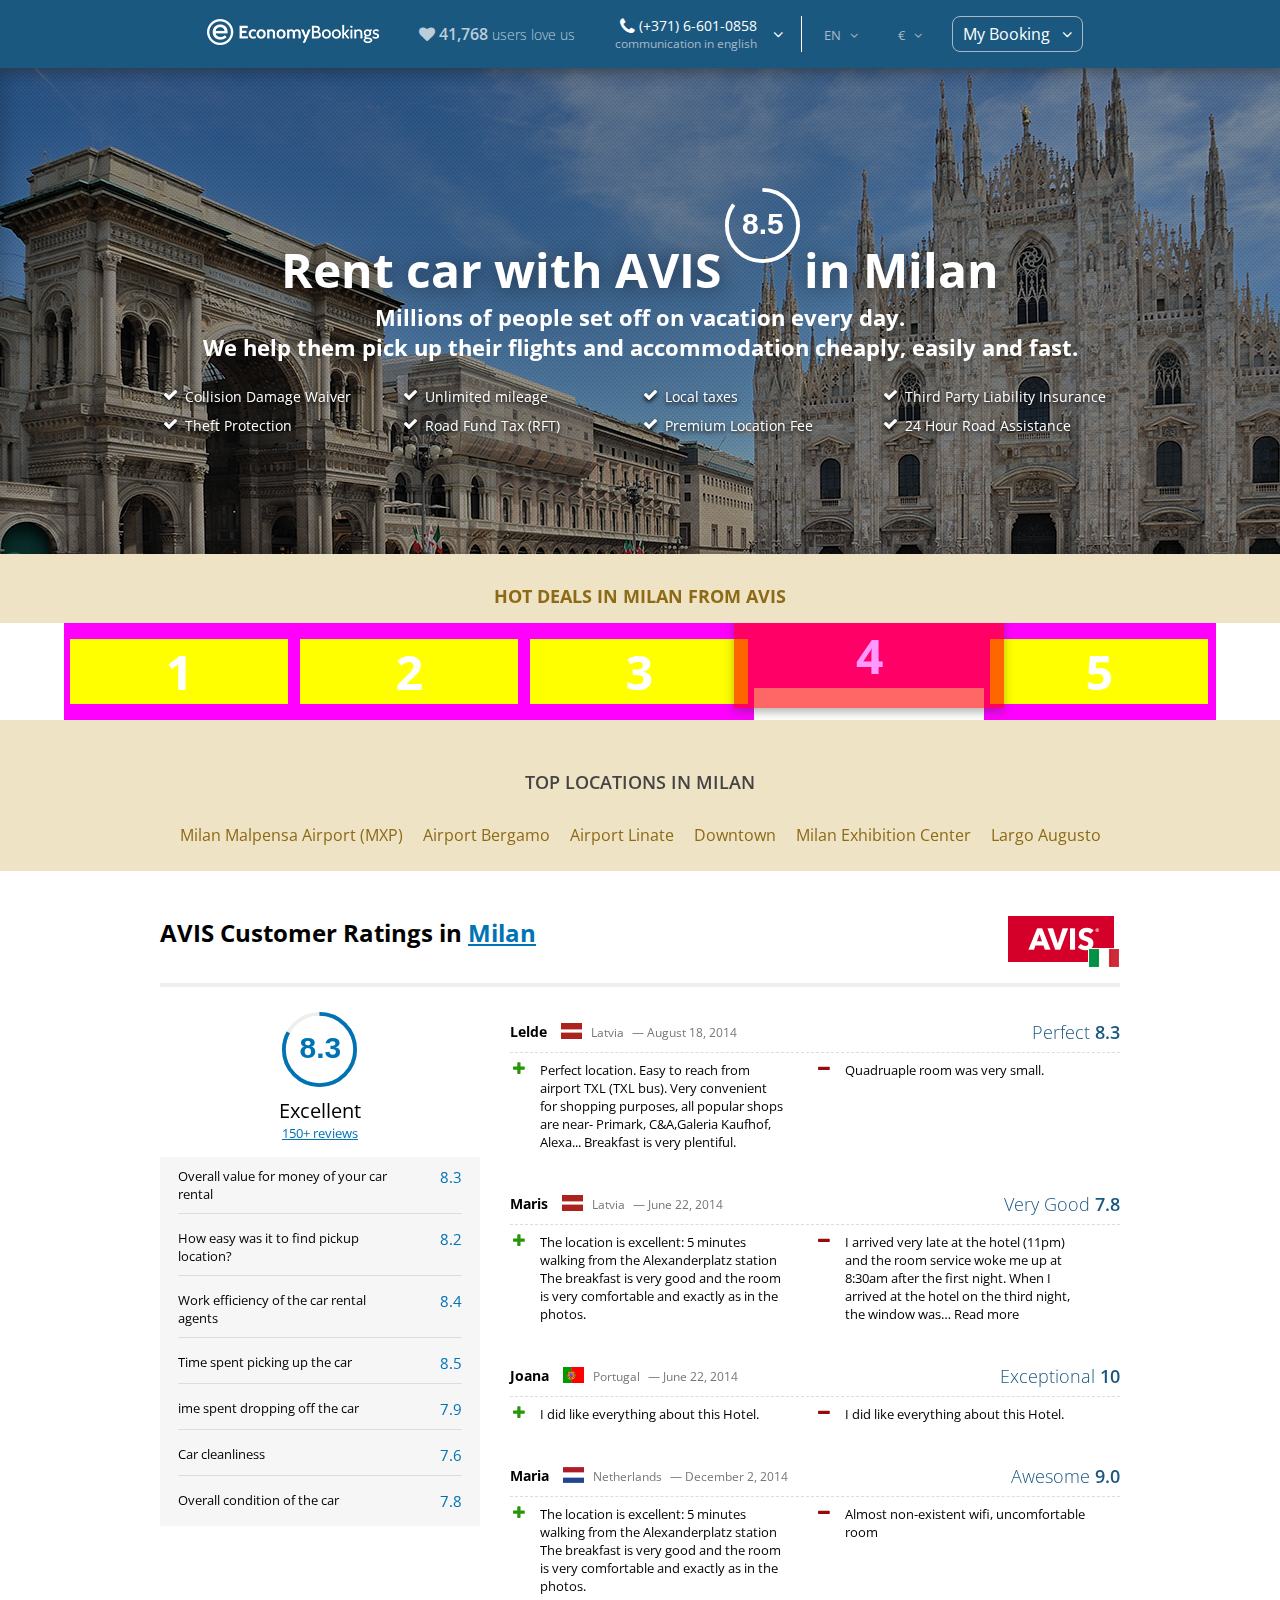
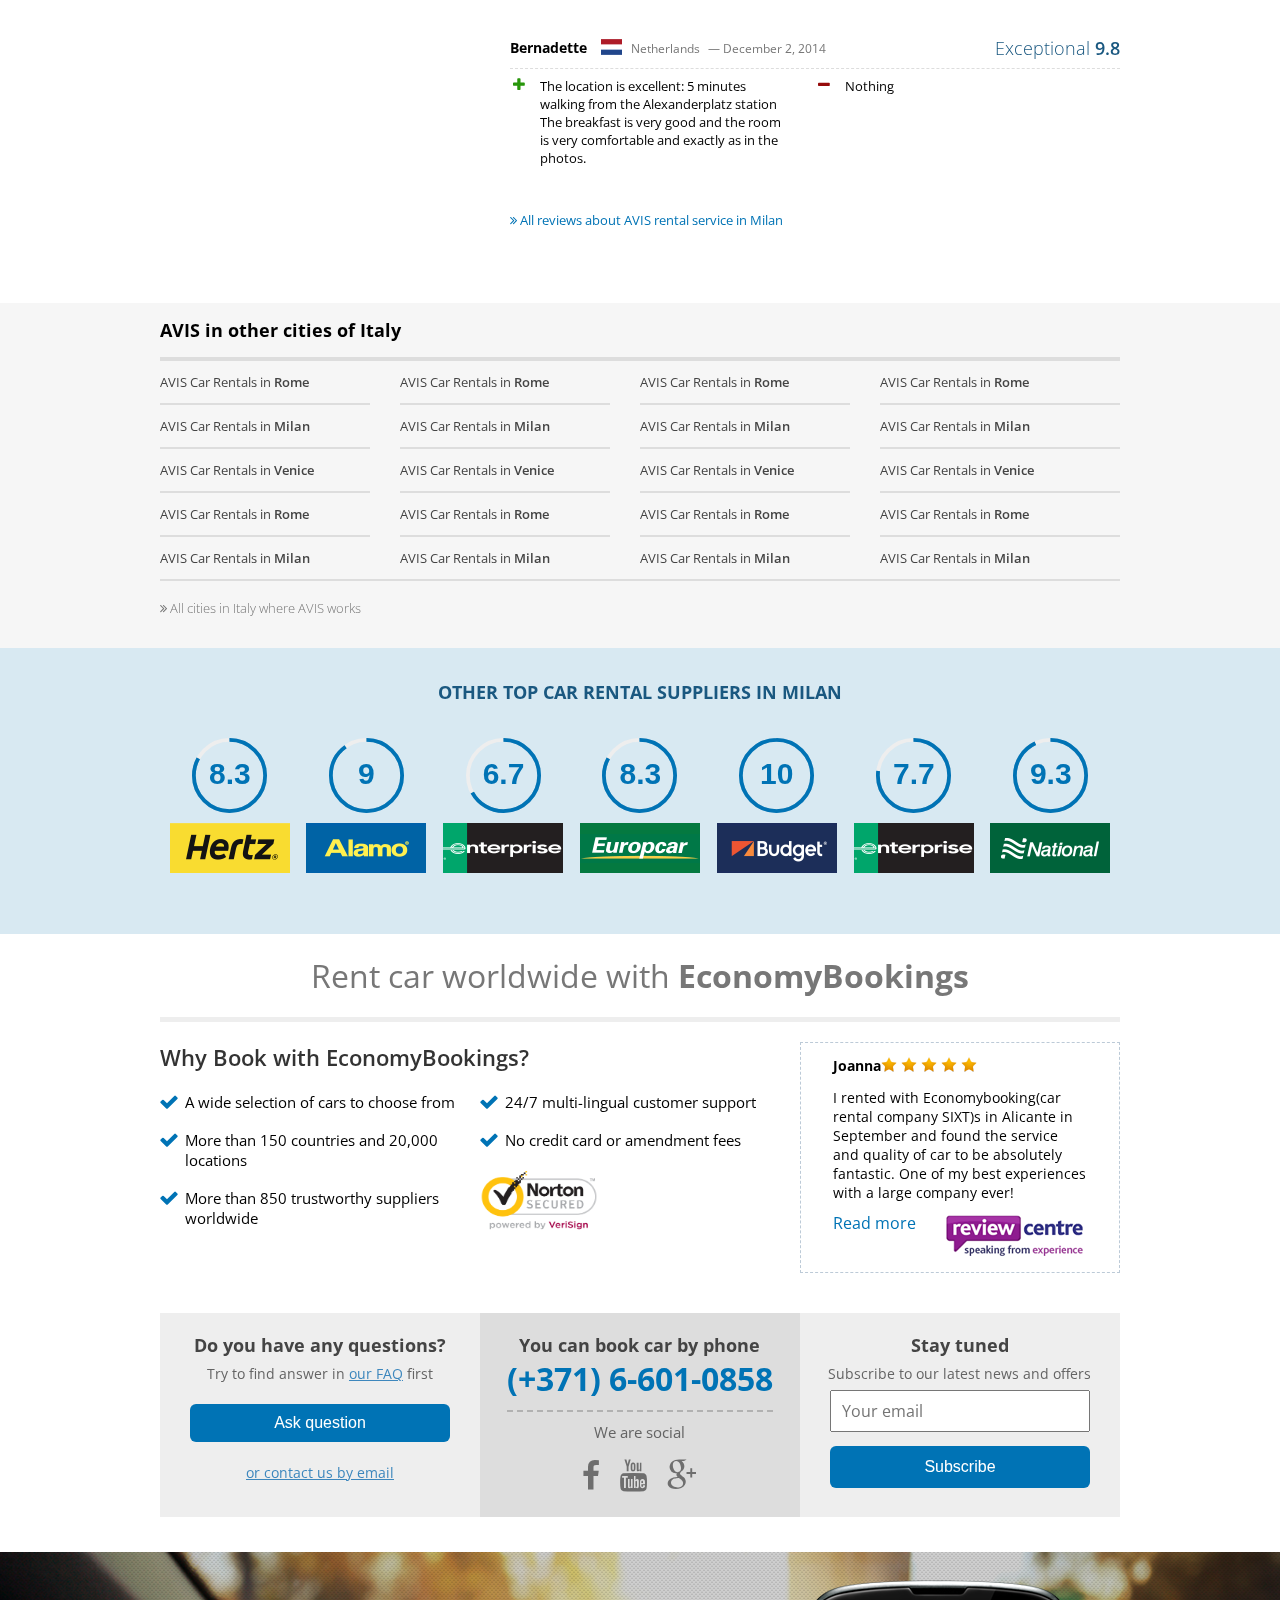
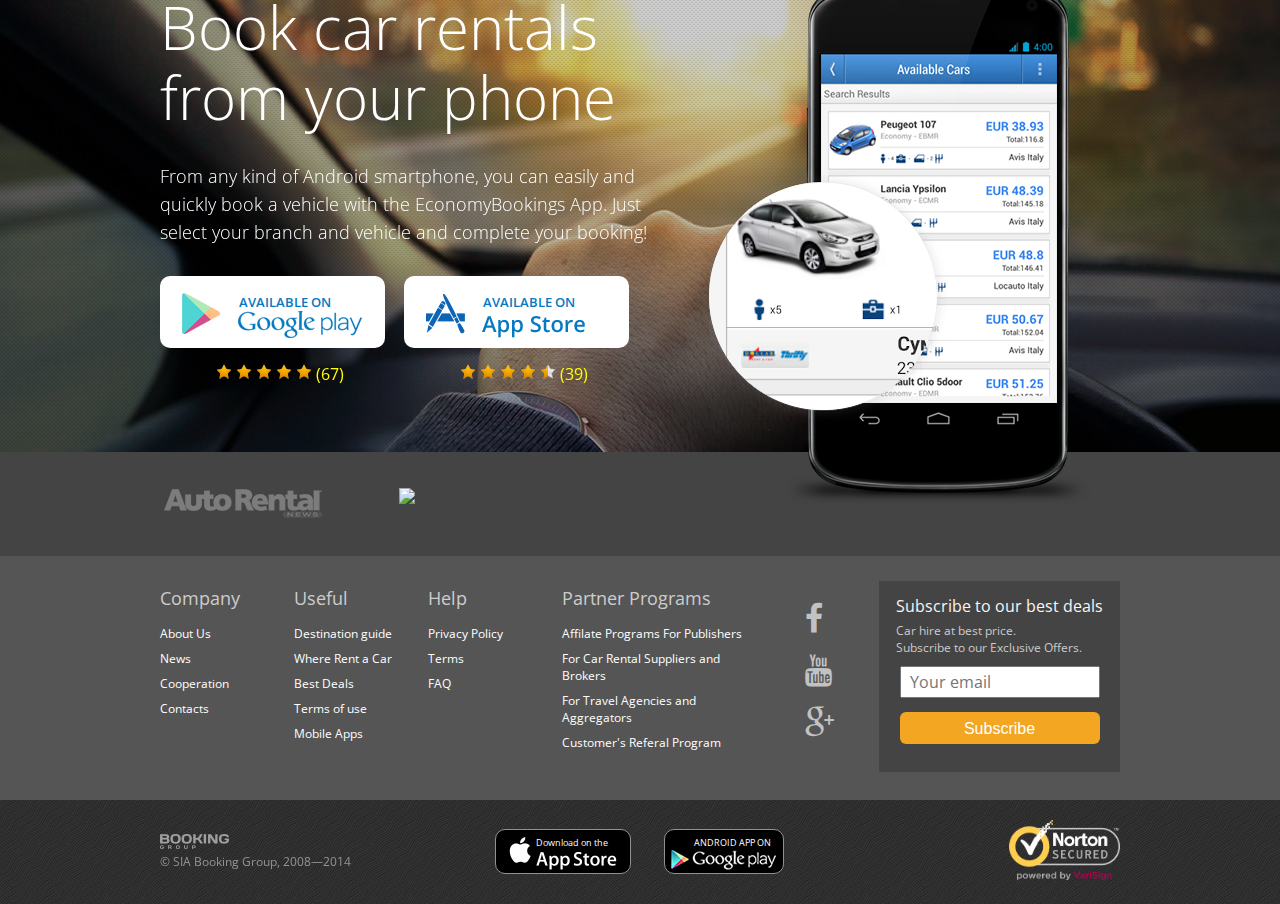
==== commit c336b635: "24.09.2015" ====
--- a/index.html
+++ b/index.html
@@ -1,237 +1,478 @@
 <!doctype html>
 <html>
     <head>
+        <!-- BLOKA ELEMENTIEM NAV HEIGHT:100%; -->
+        <!-- bloka elementiem - margin bottom no augsejaa elementa, parklaaseis ar margin top no apakseeja elemnta!! -->
         <meta charset="utf-8">
         <title>Brand City</title>
         <meta name="viewport" content="width=device-width, initial-scale=1">
-		<link rel="stylesheet" href="lib/font-awesome-4.3.0/css/font-awesome.min.css">
 		<link href='http://fonts.googleapis.com/css?family=Open+Sans:300italic,400italic,600italic,700italic,800italic,400,300,600,700,800' rel='stylesheet' type='text/css'>
         <link rel="stylesheet" href="css/normalize.css">
-        <link rel="stylesheet" href="css/style.css">
+        <link rel="stylesheet" href="lib/font-awesome-4.3.0/css/font-awesome.min.css">
+        <link rel="stylesheet" href="lib/flag-icon-css-master/css/flag-icon.css">
+        
         <!-- https://github.com/jquery/jquery-mousewheel   how to use 
              http://foxarc.com/blog/article/111.htm      used script  -->
-        <script src="lib/jquery-2.1.3.min.js"></script>     
-        <!--[if IE]><script type="text/javascript" src="excanvas.js"></script><![endif]-->
-        <script src="lib/jQuery-Knob-master/dist/jquery.knob.min.js"></script> 
-        <script type="text/javascript" src="lib/raty-2.7.0/lib/jquery.raty.js"></script>
-        <!-- KNOB SCRIPT -->   
-        <script>
-            $(function($) {
+            
+  
+        <!-- STAR-RATING-->
+        <link rel="stylesheet" href="lib/raty-2.7.0/lib/jquery.raty.css">
+        
+        <!-- OWN CAROUSELL -->
+        <link rel="stylesheet" href="lib/owl.carousel/owl-carousel/owl.carousel.css">
+        <link rel="stylesheet" href="lib/owl.carousel/owl-carousel/owl.theme.css">
+        <link rel="stylesheet" href="css/style.css">
 
-                $(".knob").knob({
-                    change : function (value) {
-                        //console.log("change : " + value);
-                    },
-                    release : function (value) {
-                        //console.log(this.$.attr('value'));
-                        console.log("release : " + value);
-                    },
-                    cancel : function () {
-                        console.log("cancel : ", this);
-                    },
-                    /*format : function (value) {
-                        return value + '%';
-                    },*/
-                    draw : function () {
-
-                        // "tron" case
-                        if(this.$.data('skin') == 'tron') {
-
-                            this.cursorExt = 0.3;
-
-                            var a = this.arc(this.cv)  // Arc
-                                , pa                   // Previous arc
-                                , r = 1;
-
-                            this.g.lineWidth = this.lineWidth;
-
-                            if (this.o.displayPrevious) {
-                                pa = this.arc(this.v);
-                                this.g.beginPath();
-                                this.g.strokeStyle = this.pColor;
-                                this.g.arc(this.xy, this.xy, this.radius - this.lineWidth, pa.s, pa.e, pa.d);
-                                this.g.stroke();
-                            }
-
-                            this.g.beginPath();
-                            this.g.strokeStyle = r ? this.o.fgColor : this.fgColor ;
-                            this.g.arc(this.xy, this.xy, this.radius - this.lineWidth, a.s, a.e, a.d);
-                            this.g.stroke();
-
-                            this.g.lineWidth = 2;
-                            this.g.beginPath();
-                            this.g.strokeStyle = this.o.fgColor;
-                            this.g.arc( this.xy, this.xy, this.radius - this.lineWidth + 1 + this.lineWidth * 2 / 3, 0, 2 * Math.PI, false);
-                            this.g.stroke();
-
-                            return false;
-                        }
-                    }
-                });
-
-                // Example of infinite knob, iPod click wheel
-                var v, up=0,down=0,i=0
-                    ,$idir = $("div.idir")
-                    ,$ival = $("div.ival")
-                    ,incr = function() { i++; $idir.show().html("+").fadeOut(); $ival.html(i); }
-                    ,decr = function() { i--; $idir.show().html("-").fadeOut(); $ival.html(i); };
-                $("input.infinite").knob(
-                                    {
-                                    min : 0
-                                    , max : 20
-                                    , stopper : false
-                                    , change : function () {
-                                                    if(v > this.cv){
-                                                        if(up){
-                                                            decr();
-                                                            up=0;
-                                                        }else{up=1;down=0;}
-                                                    } else {
-                                                        if(v < this.cv){
-                                                            if(down){
-                                                                incr();
-                                                                down=0;
-                                                            }else{down=1;up=0;}
-                                                        }
-                                                    }
-                                                    v = this.cv;
-                                                }
-                                    });
-            });
-        </script>
         
     <!-- STAR RATING SCRIPT -->    
 	<script type="text/javascript">
-		$(function()
-		{
-			/*
-				Basic Example with custom image path
-				path : indicate custom path to the star image
-			*/
-			$('#star').raty({ path: 'lib/raty-2.7.0/lib/images' });
-			
-			
-			/*
-				Predefined score with half star,
-				score : You can pass any value for it, not necessarily,
-						a data- value.
-						You can use a rating-score too.
-						but then 
-						code will be return $(this).attr('rating-score');
-				half 	: that will enable user to add half star rating
-				target  : define the rating hint container
-				targetKeep : this will allow used to
-					keep selected result inside hint container
-					defining false will loose selected value
-			*/
-
-			$('#predefined-star').raty(
-			{
-				path: 'lib/raty-2.7.0/lib/images',
-				half: true,
-				target: '#result',
-				targetKeep: true,
-				score: function()
-				{
-					return $(this).attr('data-score');
-				}
-			});
-		});
+		
 	</script>
     </head>
     <body>
         <div class="wrapper">
+            <!-- Header menu -->
             <header>
                 <div class="content-wrapper">   
                     <nav class="header-nav">
-                        <div class="header-nav-content">
-                            <div class="logo-container">
-                            <a href=""><img src="img/upper-logo.png"/></a>
-                            </div>                  
-                            <ul class="hn-list">
-                                <li class="favorites-container">
-                                <a href=""><i class="fa fa-heart"></i>&nbsp;41,768 <span>USERS LOVE US</span></a>   
+                        <ul class="hn-list">
+                            <li class="logo-container">
+                                <a href=""><img src="img/upper-logo.png"/></a>
+                            </li>  
+                            <li class="favorites-container">
+                                <a href="">
+                                    <span>
+                                        <i class="fa fa-heart"></i>&nbsp;41,768
+                                    </span> 
+                                    <span>
+                                      users love us
+                                    </span>
+                                </a>   
+                            </li>
+                            <li class="contacts-container">
+                                <a href="">
+                                    <span class="cc-content-1">
+                                        <span>
+                                            <i class="fa fa-phone fa-lg"></i>&nbsp;(+371) 6-601-0858
+                                        </span>
+                                        <span>
+                                            communication in english
+                                        </span>
+                                    </span>    
+                                    <span class="cc-content-2">
+                                        &nbsp;&nbsp;&nbsp;<i class="fa fa-angle-down"></i>
+                                    </span>
+                                </a>
+                            </li>  
+                            <li class="lang-container">
+                            <a href="">EN&nbsp;&nbsp;&nbsp;<i class="fa fa-angle-down"></i></a> 
+                            
+                            <!--
+                            
+                            <ul class="menu">
+                                <li class="menu-item logo">
                                 </li>
-                                <li class="contacts-container">
-                                    <a href="">
-                                        <span class="cc-content-1">
-                                            <span>
-                                                <i class="fa fa-phone"></i>&nbsp;(+371) 6-601-0858
-                                            </span>
-                                            <span>
-                                                communication in english
-                                            </span>
-                                        </span>    
-                                        <span class="cc-content-2">
-                                            &nbsp;&nbsp;&nbsp;<i class="fa fa-angle-down"></i>
-                                        </span>
-                                    </a>
-                                </li>  
-                                <li class="lang-container">
-                                <a href="">EN&nbsp;&nbsp;&nbsp;<i class="fa fa-angle-down"></i></a>    
-                                </li> 
-                                <li class="currency-container">
-                                <a href="">&#8364;&nbsp;&nbsp;&nbsp;<i class="fa fa-angle-down"></i></a>    
-                                </li>  
-                                <li class="mybooking-container">
-                                <a href="">My Booking&nbsp;&nbsp;&nbsp;<i class="fa fa-angle-down" style="display:inline"></i></a>    
-                                </li>                          
+                                <li ckass="menu-item followers">
+                                </li>
+                                <li class="menu-item lang-select">
+                                </li>
                             </ul>
-                        </div>   
+                            
+                            
+                            <ul class="plus-list">
+                                <li><flag....class="flag"-v></li>
+                                <li class="menu-item logo">Latvija</li>
+                             </ul>
+                             
+                             .plus-list flag-lf:before{
+                             img:url(flag-lv);
+                             }
+                             
+                             
+                             
+                             vai 
+                             
+                             <ul class="flag-list">
+                                <li><<img class="flag"...>Latvia</li>
+                             </ul>
+                             
+                             
+                             
+                             .flag-list .flag{
+                             position: abosolute;
+                             left:- 30px;
+                             top: 5px;
+                             }
+                             
+                             
+                            -->
+                            
+                            </li> 
+                            <li class="currency-container">
+                            <a href="">&#8364;&nbsp;&nbsp;&nbsp;<i class="fa fa-angle-down"></i></a>    
+                            </li>  
+                            <li class="mybooking-container">
+                            <a href="">My Booking&nbsp;&nbsp;&nbsp;<i class="fa fa-angle-down" style="display:inline"></i></a>    
+                            </li>                          
+                        </ul>
                     </nav>
                 </div>    
             </header>
-            <section class="spotlight">  
-                <div id="slideshow" class="header-banner">
-                    <div class="content-wrapper">   
-                        <div class=hb-heading>
-                            <h1>Rent car with AVIS</h1>
-                                <div class="demo" style="background-color: transparent; color:#FFF; display:inline-block;">
-                                    <input style="font-size:30px;" class="knob" data-width="75" data-displayPrevious=true data-bgColor="transparent" data-fgColor="#ffffff" data-height="100" data-step="0.1" data-thickness=".1" value="8.5" data-min="0" data-max="10" readOnly>
-                                </div>
-                             <h1>in Milan</h1>  
-                            <h3>Millions of people set off on vacation every day.<br>We help them pick up their flights and accommodation cheaply, easily and fast.</h3>
-                        </div>
-                        <div class="hb-searchbar">
-                            
-                        </div>
-                        <div class="hb-benefits">
-                            <div class="hb-benefits-row">
-                                <ul>
-                                    <li>Collision Damage Waiver</li>
-                                    <li>Theft Protection</li>
-                                    <li>Unlimited mileage</li>
-                                    <li>Road Fund Tax (RFT)</li>
-                                    <li>Local taxes</li>
-                                    <li>Premium Location Fee</li>
-                                    <li>Third Party Liability Insurance</li>
-                                    <li>24 Hour Road Assistance</li>
-                                </ul>
-                            </div>
-                        </div>
-                    </div>    
-                </div>
+            <!-- Header banner, changing background img -->
+            <section class="spotlight" id="slideshow">  
+                <div class="content-wrapper">   
+                    <div class=hb-heading>
+                        <h1>Rent car with AVIS</h1>
+                            <div class="demo" style="background-color: transparent; color:#FFF; display:inline-block;">
+                                <input style="font-size:30px;" class="knob" data-width="75" data-displayPrevious=true data-bgColor="transparent" data-fgColor="#ffffff" data-height="100" data-step="0.1" data-thickness=".1" value="8.5" data-min="0" data-max="10" readOnly>
+                            </div>
+                         <h1>in Milan</h1>  
+                        <h3>Millions of people set off on vacation every day.<br>We help them pick up their flights and accommodation cheaply, easily and fast.</h3>
+                    </div>
+                    <div class="hb-searchbar">
+                        
+                    </div>
+                    <div class="hb-benefits common-list-rows">
+                        <ul>
+                            <li>Collision Damage Waiver</li>
+                            <li>Theft Protection</li>
+                        </ul>
+                        <ul>
+                            <li>Unlimited mileage</li>
+                            <li>Road Fund Tax (RFT)</li>
+                        </ul>
+                        <ul>
+                            <li>Local taxes</li>
+                            <li>Premium Location Fee</li>
+                        </ul>
+                        <ul>
+                            <li>Third Party Liability Insurance</li>
+                            <li>24 Hour Road Assistance</li>
+                        </ul>
+                    </div>
+                </div>    
             </section>
+            <!-- Hot deals in milan from AVIS -->
             <section class="slider-menu">
-                <div class="sm-container">
+                <div class="content-wrapper">
+                    <div class="sm-header">
+                        <h4>Hot deals in Milan from AVIS</h4>
+                    </div>
+                </div>   
+                <!-- http://jsfiddle.net/wZD6c/ -->
+                <div class="content-wrapper-carousel">
+                    <div class="sm-content">
+                        <div id="owl-demo" class="owl-carousel">
+                            <div class="car-container">
+                                <a class="item link item-carousel"><h1>1</h1></a>
+                            </div>
+                            <div class="car-container">
+                                <a class="item link item-carousel"><h1>2</h1></a>
+                            </div>    
+                            <div class="car-container">    
+                                <a class="item link item-carousel"><h1>3</h1></a>
+                            </div>    
+                            <div class="car-container active">
+                                <a class="item link item-carousel"><h1>4</h1></a>
+                            </div>
+                            <div class="car-container">
+                                <a class="item link item-carousel"><h1>5</h1></a>
+                            </div>
+                            <div class="car-container">
+                                <a class="item link item-carousel"><h1>6</h1></a>
+                            </div>
+                            <div class="car-container">
+                                <a class="item link item-carousel"><h1>7</h1></a>    
+                            </div>    
+                        </div>
+                    </div>
+                </div>    
+                <div class="content-wrapper">
+                    <div class="sm-toplocations">
+                        <h4>Top locations in Milan</h4>
+                        <ul class="top-location-list">
+                            <li><a href="">Milan Malpensa Airport (MXP)</a></li>
+                            <li><a href="">Airport Bergamo</a></li>
+                            <li><a href="">Airport Linate</a></li>
+                            <li><a href="">Downtown</a></li>
+                            <li><a href="">Milan Exhibition Center</a></li>
+                            <li><a href="">Largo Augusto</a></li>
+                        </ul>
+                    </div>
                 </div>            
             </section>
+            <!-- AVIS Customer Ratings in Milan -->
             <section class="customer-reviews">
-                <div class="cr-container">
-                    <div class="cr-heading">
-                    </div>
-                    <div class="cr-values">
-                    </div>              
-                    <div class="cr-reviews">
-                    </div>     
-                    <div class="cr-reviews-more">
+                <div class="content-wrapper">
+                    <div class="cr-heading clearfix">
+                        <div class="cr-heading-text">
+                          <h2>AVIS Customer Ratings in <a href="">Milan</a></h2>
+                        </div>
+                        <div class="cr-heading-logo">
+                            <a href=""><img src="img/AVIS-logo.png"/></a>
+                        </div>
+                    </div>
+                    <div class="cr-main-content clearfix">
+                    
+                        <div class="cr-values">
+                        
+                            <div class="cr-score-total">
+                                <div class="demo" style="background-color: transparent; display:inline-block;">
+                                    <input style="font-size:30px; color: #ffffff;" class="knob" data-width="75" data-displayPrevious=true data-fgColor="#0073b5" data-height="80" data-step="0.1" data-thickness=".1" value="8.3" data-min="0" data-max="10" readOnly>
+                                </div>  
+                                <div class="cr-rating-value">Excellent</div>
+                                <div class="cr-rating-count"><a href="">150+ reviews</a></div>
+                            </div>
+                            <div class="cr-score-details">
+                                <dl class="cr-question clearfix">
+                                    <dt>Overall value for money of your car rental</dt>
+                                    <dd>8.3</dd> 
+                                </dl>     
+                                <dl class="cr-question clearfix">    
+                                    <dt>How easy was it to find pickup location?</dt>
+                                    <dd>8.2</dd>
+                                </dl>     
+                                <dl class="cr-question clearfix">    
+                                    <dt>Work efficiency of the car rental agents</dt>
+                                    <dd>8.4</dd> 
+                                </dl>     
+                                <dl class="cr-question clearfix">    
+                                    <dt>Time spent picking up the car</dt>
+                                    <dd>8.5</dd> 
+                                </dl>     
+                                <dl class="cr-question clearfix">    
+                                    <dt>ime spent dropping off the car</dt>
+                                    <dd>7.9</dd>
+                                </dl>     
+                                <dl class="cr-question clearfix">    
+                                    <dt>Car cleanliness</dt>
+                                    <dd>7.6</dd>
+                                </dl>     
+                                <dl class="cr-question clearfix">    
+                                    <dt>Overall condition of the car</dt>
+                                    <dd>7.8</dd> 
+                                </dl>                               
+                            </div>
+                            
+                        </div>   
+                        
+                        <div class="cr-reviews">
+                        
+                            <table class="cr-review-block">
+                                <tr class="cr-review-row-1">
+                                    <td class="cr-review-person-info clearfix" colspan="2">
+                                        <span class="cr-review-giver-name">
+                                            Lelde
+                                        </span>
+                                        <span class="flag-icon flag-icon-lv"></span>
+                                        <span class="cr-review-location">
+                                           Latvia
+                                        </span>                                    
+                                        <span class="cr-review-date">
+                                           —  August 18, 2014
+                                        </span>
+                                        <span class="cr-review-giver-score">
+                                           Perfect <span class="cr-review-giver-score-number">8.3</span>
+                                        </span>
+                                    </td>    
+                                </tr>
+                                <tr class="cr-review-row-2">
+                                    <td class="cr-review-plus">
+                                        Perfect location. Easy to reach from airport TXL (TXL bus). Very convenient for shopping purposes, all popular shops are near- Primark, C&A,Galeria Kaufhof, Alexa... Breakfast is very plentiful.
+                                    </td>
+                                    <td class="cr-review-minus">
+                                        Quadruaple room was very small.
+                                    </td>                                    
+                                </tr>
+                            </table>
+                     
+                            <table class="cr-review-block">
+                                <tr class="cr-review-row-1">
+                                    <td class="cr-review-person-info clearfix" colspan="2">
+                                        <span class="cr-review-giver-name">
+                                            Maris
+                                        </span>
+                                        <span class="flag-icon flag-icon-lv"></span>
+                                        <span class="cr-review-location">
+                                           Latvia
+                                        </span>                                    
+                                        <span class="cr-review-date">
+                                           —  June 22, 2014
+                                        </span>
+                                        <span class="cr-review-giver-score">
+                                           Very Good <span class="cr-review-giver-score-number">7.8</span>
+                                        </span>
+                                    </td>    
+                                </tr>
+                                <tr class="cr-review-row-2">
+                                    <td class="cr-review-plus">
+                                        The location is excellent: 5 minutes walking from the Alexanderplatz station The breakfast is very good and the room is very comfortable and exactly as in the photos.
+                                    </td>
+                                    <td class="cr-review-minus">
+                                        I arrived very late at the hotel (11pm) and the room service woke me up at 8:30am after the first night. When I arrived at the hotel on the third night, the window was… Read more
+                                    </td>                                    
+                                </tr>
+                            </table>
+                            
+                            <table class="cr-review-block">
+                                <tr class="cr-review-row-1">
+                                    <td class="cr-review-person-info clearfix" colspan="2">
+                                        <span class="cr-review-giver-name">
+                                            Joana
+                                        </span>
+                                        <span class="flag-icon flag-icon-pt"></span>
+                                        <span class="cr-review-location">
+                                           Portugal
+                                        </span>                                    
+                                        <span class="cr-review-date">
+                                           —  June 22, 2014
+                                        </span>
+                                        <span class="cr-review-giver-score">
+                                           Exceptional <span class="cr-review-giver-score-number">10</span>
+                                        </span>
+                                    </td>    
+                                </tr>
+                                <tr class="cr-review-row-2">
+                                    <td class="cr-review-plus">
+                                        I did like everything about this Hotel.
+                                    </td>
+                                    <td class="cr-review-minus">
+                                        I did like everything about this Hotel.
+                                    </td>                                    
+                                </tr>
+                            </table>
+                            
+                            <table class="cr-review-block">
+                                <tr class="cr-review-row-1">
+                                    <td class="cr-review-person-info clearfix" colspan="2">
+                                        <span class="cr-review-giver-name">
+                                            Maria
+                                        </span>
+                                        <span class="flag-icon flag-icon-bq"></span>
+                                        <span class="cr-review-location">
+                                           Netherlands
+                                        </span>                                    
+                                        <span class="cr-review-date">
+                                           —  December 2, 2014
+                                        </span>
+                                        <span class="cr-review-giver-score">
+                                           Awesome <span class="cr-review-giver-score-number">9.0</span>
+                                        </span>
+                                    </td>    
+                                </tr>
+                                <tr class="cr-review-row-2">
+                                    <td class="cr-review-plus">
+                                        The location is excellent: 5 minutes walking from the Alexanderplatz station The breakfast is very good and the room is very comfortable and exactly as in the photos.
+                                    </td>
+                                    <td class="cr-review-minus">
+                                        Almost non-existent wifi, uncomfortable room
+                                    </td>                                    
+                                </tr>
+                            </table>
+                            
+                            <table class="cr-review-block">
+                                <tr class="cr-review-row-1">
+                                    <td class="cr-review-person-info clearfix" colspan="2">
+                                        <span class="cr-review-giver-name">
+                                            Bernadette
+                                        </span>
+                                        <span class="flag-icon flag-icon-bq"></span>
+                                        <span class="cr-review-location">
+                                           Netherlands
+                                        </span>                                    
+                                        <span class="cr-review-date">
+                                           —  December 2, 2014
+                                        </span>
+                                        <span class="cr-review-giver-score">
+                                           Exceptional <span class="cr-review-giver-score-number">9.8</span>
+                                        </span>
+                                    </td>    
+                                </tr>
+                                <tr class="cr-review-row-2 clearfix">
+                                    <td class="cr-review-plus">
+                                        The location is excellent: 5 minutes walking from the Alexanderplatz station The breakfast is very good and the room is very comfortable and exactly as in the photos.
+                                    </td>
+                                    <td class="cr-review-minus">
+                                        Nothing
+                                    </td>                                    
+                                </tr>
+                            </table>
+                            <table class="cr-review-block">
+                                <tr class="cr-review-row-3">
+                                    <td class="cr-reviews-more">
+                                        <span>
+                                            <a href=""><i class="fa fa-angle-double-right"></i> All reviews about AVIS rental service in Milan</a>
+                                        </span>
+                                    </td>                                    
+                                </tr>
+                            </table>  
+                        </div>  
+                    </div>    
+                </div>            
+            </section>     
+            
+            
+            
+            
+            
+            
+            
+            
+            
+            
+            
+            
+            <!-- AVIS in other cities of Italy -->
+            <section class="other-cities">
+                <div class="content-wrapper">
+                    <div class="oc-content1">
+                        <h4>AVIS in other cities of Italy</h4>
+                    </div>
+                    <div class="oc-content2 common-list-rows clearfix">
+                        <ul>
+                            <li><a href="">AVIS Car Rentals in <span>Rome</span></a></li>
+                            <li><a href="">AVIS Car Rentals in <span>Milan</span></a></li>
+                            <li><a href="">AVIS Car Rentals in <span>Venice</span></a></li>
+                            <li><a href="">AVIS Car Rentals in <span>Rome</span></a></li>
+                            <li><a href="">AVIS Car Rentals in <span>Milan</span></a></li>
+                        </ul>
+                        <ul>
+                            <li><a href="">AVIS Car Rentals in <span>Rome</span></a></li>
+                            <li><a href="">AVIS Car Rentals in <span>Milan</span></a></li>
+                            <li><a href="">AVIS Car Rentals in <span>Venice</span></a></li>
+                            <li><a href="">AVIS Car Rentals in <span>Rome</span></a></li>
+                            <li><a href="">AVIS Car Rentals in <span>Milan</span></a></li>
+                        </ul>
+                        <ul>
+                            <li><a href="">AVIS Car Rentals in <span>Rome</span></a></li>
+                            <li><a href="">AVIS Car Rentals in <span>Milan</span></a></li>
+                            <li><a href="">AVIS Car Rentals in <span>Venice</span></a></li>
+                            <li><a href="">AVIS Car Rentals in <span>Rome</span></a></li>
+                            <li><a href="">AVIS Car Rentals in <span>Milan</span></a></li>
+                        </ul>
+                        <ul>
+                            <li><a href="">AVIS Car Rentals in <span>Rome</span></a></li>
+                            <li><a href="">AVIS Car Rentals in <span>Milan</span></a></li>
+                            <li><a href="">AVIS Car Rentals in <span>Venice</span></a></li>
+                            <li><a href="">AVIS Car Rentals in <span>Rome</span></a></li>
+                            <li><a href="">AVIS Car Rentals in <span>Milan</span></a></li>
+                        </ul>
+                    </div>
+                    <div class="oc-content3">
+                        <span>
+                            <a href=""><i class="fa fa-angle-double-right"></i> All cities in Italy where AVIS works</a>
+                        </span>
                     </div>                   
                 </div>            
-            </section>     
-            <section class="other-cities">
-                <div class="oc-container">
-                </div>            
             </section> 
+            
+            
+            
+            
+            
+            
+            
+            <!-- OTHER TOP CAR RENTAL SUPPLIERS IN MILAN -->
             <section class="other-car-rentals">
                 <div class="content-wrapper">
                     <h4>OTHER TOP CAR RENTAL SUPPLIERS IN MILAN</h4>
@@ -279,6 +520,13 @@
                     </div>                       
                 </div>
             </section>
+            
+            
+            
+            
+            
+            
+            <!-- Rent car worldwide with EconomyBookings -->
             <section class="economy-bookings">
                 <div class="content-wrapper"> 
                     <div class="eb-content-1">
@@ -298,7 +546,7 @@
                                 <ul class="fa-ul">
                                     <li><i class="fa-li fa fa-check fa-lg"></i>24/7 multi-lingual customer support</li>
                                     <li><i class="fa-li fa fa-check fa-lg"></i>No credit card or amendment fees</li>
-                                    <li><img width="118" height"64" src="img/Norton-Secured-Logo.png" alt="Norton-Secured-Logo"></li>
+                                    <li><img width="118" height="64" src="img/Norton-Secured-Logo.png" alt="Norton-Secured-Logo"></li>
                                 </ul>
                             </div>  
                         </div>     
@@ -306,7 +554,7 @@
                             <div class="eb-inner-col-3">
                                 <div class="eb-inner-row-1 clearfix">
                                     <h6>Joanna</h6>
-                                    <div id="predefined-star" data-score="4.5"></div> <div id="result" style="font-size: 15px !important;"></div>
+                                    <div class="js-stars" data-score="5"></div>
                                 </div>	
                                 <div class="eb-inner-row-2">
                                     <p>
@@ -345,46 +593,64 @@
                         </div>   
                     </div>                            
                 </div>
-            </section>    
+            </section>   
+            
+            
+            
+            
+            <!-- FOOTER starts here -->
             <footer>
-                <div class="upper-footer">
+                <div class="upper-footer-1">
                     <div class="content-wrapper">
                         <!-- Phone app banner -->
                         <div class="uf-container">
+                            <img class="phone-img" src="img/upper-footer-phone.png"/>
                             <h1>Book car rentals<br> from your phone</h1>
-                            <p>From any kind of Android smartphone, you can easily and<br> quickly book a vehicle with the EconomyBookings App. Just/br> select your branch and vehicle and complete your booking!</p>
-                            <a href="">
+                            <p>From any kind of Android smartphone, you can easily and<br> quickly book a vehicle with the EconomyBookings App. Just<br> select your branch and vehicle and complete your booking!</p>
+                            <div class="button-container">
                                 <button class="google-play-btn">
                                     <img class="button-icon" src="img/footer-buttons/play-triangle.png"/>   
                                     <span>Available on</span>
-                                    <img class="button-text" src="img/footer-buttons/play-text.png"/>   
+                                    <img class="button-text-img" src="img/footer-buttons/play-text.png"/>   
                                 </button>
-                            </a>
-                            <a href="">
+                                <div class="rating-container">
+                                    <div class="js-stars" data-score="4.8"></div>
+                                    <span>(67)</span>
+                                </div>
+                            </div>
+                            <div class="button-container">
                                 <button class="appstore-btn">
                                     <img class="button-icon" src="img/footer-buttons/app-triangle.png"/>
                                     <span>Available on</span>
-                                    <img class="button-text" src="img/footer-buttons/app-text.png"/>   
+                                    <img class="button-text-img" src="img/footer-buttons/app-text.png"/>   
                                 </button>
-                            </a>
-                        	<div id="predefined-star" data-score="4.5"></div> <div id="result" style="font-size: 15px !important;"></div>
-                        	<a class="partners-btn" href=""><img src="img/footer-buttons/Auto-renta-button.png"/></a> 
-                        	<a class="partners-btn" href=""><img src="img/footer-buttons/crn-button"/></a> 
-                        </div>
-                    </div>
+                                <div class="rating-container">
+                                    <div class="js-stars" data-score="4.6"></div>
+                                    <span>(39)</span>
+                                </div>
+                            </div>
+                        </div>
+                    </div>
+                </div>
+                <div class="upper-footer-2">
+                    <div class="content-wrapper">
+                        <!-- Partner buttons -->
+                        <a class="partners-btn" href=""><img src="img/footer-buttons/Auto-renta-button.png"/></a> 
+                        <a class="partners-btn" href=""><img src="img/footer-buttons/crn-button"/></a> 
+                    </div>    
                 </div>
                 <div class="middle-footer">
                     <div class="content-wrapper clearfix">
                         <!-- Footer navigation starts here -->
-                        <nav class="footer-nav">
-                            <ul class="footer-nav-list">
+                        <nav class="footer-nav clearfix">
+                            <ul>
                                 <a href=""><li>Company</li></a>
                                 <a href=""><li>About Us</li></a>
                                 <a href=""><li>News</li></a>
                                 <a href=""><li>Cooperation</li></a>
                                 <a href=""><li>Contacts</li></a>
                             </ul>
-                             <ul class="footer-nav-list">
+                             <ul>
                                 <a href=""><li>Useful</li></a>
                                 <a href=""><li>Destination guide</li></a>
                                 <a href=""><li>Where Rent a Car</li></a>
@@ -392,13 +658,13 @@
                                 <a href=""><li>Terms of use</li></a>
                                 <a href=""><li>Mobile Apps</li></a>
                             </ul>     
-                             <ul class="footer-nav-list">
+                             <ul>
                                 <a href=""><li>Help</li></a>
                                 <a href=""><li>Privacy Policy</li></a>
                                 <a href=""><li>Terms</li></a>
                                 <a href=""><li>FAQ</li></a>
                             </ul>   
-                            <ul class="footer-nav-list">
+                            <ul>
                                 <a href=""><li>Partner Programs</li></a>
                                 <a href=""><li>Affilate Programs For Publishers</li></a>
                                 <a href=""><li>For Car Rental Suppliers and Brokers</li></a>
@@ -407,21 +673,21 @@
                             </ul>   
                         </nav>
                         <!-- Footer social icons -->
-                        <div class="icon-container">
-                            <ul class="footer-nav-icon-list">
+                        <div class="footer-form">
+                            <ul class="footer-form-icon-list">
                                 <a href=""><li><i class="fa fa-facebook fa-2x"></i></li></a>
                                 <a href=""><li><i class="fa fa-youtube fa-2x"></i></li></a>
                                 <a href=""><li><i class="fa fa-google-plus fa-2x"></i></li></a>
                             </ul>
-                        </div>
-                        <!-- Footer subscribe form -->
-                        <div class="subscribe-container">
-                            <h5>Subscribe to our best deals</h5>
-                            <p>Car hire at best price.<br>Subscribe to our Exclusive Offers.</p> 
-                            <form action="POST">
-                              <input type="email" name="email-submit" placeholder="Your email"><br>
-                              <input class ="btn-yellow" type="submit" value="Subscribe">
-                            </form>
+                            <!-- Footer subscribe form -->
+                            <div class="subscribe-container">
+                                <h5>Subscribe to our best deals</h5>
+                                <p>Car hire at best price.<br>Subscribe to our Exclusive Offers.</p> 
+                                <form action="POST">
+                                  <input type="email" name="email-submit" placeholder="Your email"><br>
+                                  <input class ="btn-yellow" type="submit" value="Subscribe">
+                                </form>
+                            </div>                            
                         </div>
                     </div>
                 </div>
@@ -434,16 +700,16 @@
                        </div>
                        <div class="lf-container-2">
                             <a href="">
-                                <button class="bl-google-play-btn">
+                                <button class="bl-appstore-btn">
                                     <img class="bl-button-icon" src="img/footer-buttons/bl-app-apple.png"/>   
                                     <span>Download on the</span>
-                                    <img class="bl-button-text" src="img/footer-buttons/bl-app-text.png"/>   
+                                    <img class="bl-button-text" src="img/footer-buttons/bl-app-text.png"/> 
                                 </button>
                             </a>
                             <a href="">
-                                <button class="bl-appstore-btn">
+                                <button class="bl-google-play-btn">
                                     <span>Android app on</span>
-                                    <img class="bl-button-icon2" src="img/footer-buttons/bl-play.png"/>   
+                                    <img class="bl-button-icon-text" src="img/footer-buttons/bl-play.png"/>   
                                 </button>
                             </a>
                        </div>
@@ -454,6 +720,39 @@
                 </div>            
             </footer>
         </div>    
-    <script src="js/script.js"></script> 
+        
+      
+      
+    <script src="lib/jquery-2.1.3.min.js"></script>     
+    <!-- peec jquery var piesleegt paarejos js failus -->
+    <!--[if IE]><script type="text/javascript" src="excanvas.js"></script><![endif]-->  
+        
+    <!-- STAR-RATING-->
+    <script type="text/javascript" src="lib/raty-2.7.0/lib/jquery.raty.js"></script>  
+    
+    <!-- KNOB -->
+    <script src="lib/jQuery-Knob-master/dist/jquery.knob.min.js"></script>
+    
+    <!-- OWL CAROUSELL -->
+    <script src="lib/owl.carousel/owl-carousel/owl.carousel.js"></script>
+    
+    <!-- Custom JS -->
+    <script src="js/script.js"></script>   
+    
+    
+    
+    <!-- <div class="js-owl-carousel">
+            <div class="js-own-element">
+                <div class="car-card active">
+                    
+                </div>
+                 <div class="car-card">
+                    
+                </div>               
+            </div>
+        </div>
+        
+        atseviski stili prieks katras masinas, visu liek ieksa karuselii
+    -->
     </body>
 </html>
--- a/lib/flag-icon-css-master/css/flag-icon.css
+++ b/lib/flag-icon-css-master/css/flag-icon.css
@@ -0,0 +1,1514 @@
+.flag-icon-background {
+  background-size: contain;
+  background-position: 50%;
+  background-repeat: no-repeat;
+}
+.flag-icon {
+  background-size: contain;
+  background-position: 50%;
+  background-repeat: no-repeat;
+  position: relative;
+  display: inline-block;
+  width: 1.33333333em;
+  line-height: 1em;
+}
+.flag-icon:before {
+  content: "\00a0";
+}
+.flag-icon.flag-icon-squared {
+  width: 1em;
+}
+.flag-icon-ad {
+  background-image: url(../flags/4x3/ad.svg);
+}
+.flag-icon-ad.flag-icon-squared {
+  background-image: url(../flags/1x1/ad.svg);
+}
+.flag-icon-ae {
+  background-image: url(../flags/4x3/ae.svg);
+}
+.flag-icon-ae.flag-icon-squared {
+  background-image: url(../flags/1x1/ae.svg);
+}
+.flag-icon-af {
+  background-image: url(../flags/4x3/af.svg);
+}
+.flag-icon-af.flag-icon-squared {
+  background-image: url(../flags/1x1/af.svg);
+}
+.flag-icon-ag {
+  background-image: url(../flags/4x3/ag.svg);
+}
+.flag-icon-ag.flag-icon-squared {
+  background-image: url(../flags/1x1/ag.svg);
+}
+.flag-icon-ai {
+  background-image: url(../flags/4x3/ai.svg);
+}
+.flag-icon-ai.flag-icon-squared {
+  background-image: url(../flags/1x1/ai.svg);
+}
+.flag-icon-al {
+  background-image: url(../flags/4x3/al.svg);
+}
+.flag-icon-al.flag-icon-squared {
+  background-image: url(../flags/1x1/al.svg);
+}
+.flag-icon-am {
+  background-image: url(../flags/4x3/am.svg);
+}
+.flag-icon-am.flag-icon-squared {
+  background-image: url(../flags/1x1/am.svg);
+}
+.flag-icon-ao {
+  background-image: url(../flags/4x3/ao.svg);
+}
+.flag-icon-ao.flag-icon-squared {
+  background-image: url(../flags/1x1/ao.svg);
+}
+.flag-icon-aq {
+  background-image: url(../flags/4x3/aq.svg);
+}
+.flag-icon-aq.flag-icon-squared {
+  background-image: url(../flags/1x1/aq.svg);
+}
+.flag-icon-ar {
+  background-image: url(../flags/4x3/ar.svg);
+}
+.flag-icon-ar.flag-icon-squared {
+  background-image: url(../flags/1x1/ar.svg);
+}
+.flag-icon-as {
+  background-image: url(../flags/4x3/as.svg);
+}
+.flag-icon-as.flag-icon-squared {
+  background-image: url(../flags/1x1/as.svg);
+}
+.flag-icon-at {
+  background-image: url(../flags/4x3/at.svg);
+}
+.flag-icon-at.flag-icon-squared {
+  background-image: url(../flags/1x1/at.svg);
+}
+.flag-icon-au {
+  background-image: url(../flags/4x3/au.svg);
+}
+.flag-icon-au.flag-icon-squared {
+  background-image: url(../flags/1x1/au.svg);
+}
+.flag-icon-aw {
+  background-image: url(../flags/4x3/aw.svg);
+}
+.flag-icon-aw.flag-icon-squared {
+  background-image: url(../flags/1x1/aw.svg);
+}
+.flag-icon-ax {
+  background-image: url(../flags/4x3/ax.svg);
+}
+.flag-icon-ax.flag-icon-squared {
+  background-image: url(../flags/1x1/ax.svg);
+}
+.flag-icon-az {
+  background-image: url(../flags/4x3/az.svg);
+}
+.flag-icon-az.flag-icon-squared {
+  background-image: url(../flags/1x1/az.svg);
+}
+.flag-icon-ba {
+  background-image: url(../flags/4x3/ba.svg);
+}
+.flag-icon-ba.flag-icon-squared {
+  background-image: url(../flags/1x1/ba.svg);
+}
+.flag-icon-bb {
+  background-image: url(../flags/4x3/bb.svg);
+}
+.flag-icon-bb.flag-icon-squared {
+  background-image: url(../flags/1x1/bb.svg);
+}
+.flag-icon-bd {
+  background-image: url(../flags/4x3/bd.svg);
+}
+.flag-icon-bd.flag-icon-squared {
+  background-image: url(../flags/1x1/bd.svg);
+}
+.flag-icon-be {
+  background-image: url(../flags/4x3/be.svg);
+}
+.flag-icon-be.flag-icon-squared {
+  background-image: url(../flags/1x1/be.svg);
+}
+.flag-icon-bf {
+  background-image: url(../flags/4x3/bf.svg);
+}
+.flag-icon-bf.flag-icon-squared {
+  background-image: url(../flags/1x1/bf.svg);
+}
+.flag-icon-bg {
+  background-image: url(../flags/4x3/bg.svg);
+}
+.flag-icon-bg.flag-icon-squared {
+  background-image: url(../flags/1x1/bg.svg);
+}
+.flag-icon-bh {
+  background-image: url(../flags/4x3/bh.svg);
+}
+.flag-icon-bh.flag-icon-squared {
+  background-image: url(../flags/1x1/bh.svg);
+}
+.flag-icon-bi {
+  background-image: url(../flags/4x3/bi.svg);
+}
+.flag-icon-bi.flag-icon-squared {
+  background-image: url(../flags/1x1/bi.svg);
+}
+.flag-icon-bj {
+  background-image: url(../flags/4x3/bj.svg);
+}
+.flag-icon-bj.flag-icon-squared {
+  background-image: url(../flags/1x1/bj.svg);
+}
+.flag-icon-bl {
+  background-image: url(../flags/4x3/bl.svg);
+}
+.flag-icon-bl.flag-icon-squared {
+  background-image: url(../flags/1x1/bl.svg);
+}
+.flag-icon-bm {
+  background-image: url(../flags/4x3/bm.svg);
+}
+.flag-icon-bm.flag-icon-squared {
+  background-image: url(../flags/1x1/bm.svg);
+}
+.flag-icon-bn {
+  background-image: url(../flags/4x3/bn.svg);
+}
+.flag-icon-bn.flag-icon-squared {
+  background-image: url(../flags/1x1/bn.svg);
+}
+.flag-icon-bo {
+  background-image: url(../flags/4x3/bo.svg);
+}
+.flag-icon-bo.flag-icon-squared {
+  background-image: url(../flags/1x1/bo.svg);
+}
+.flag-icon-bq {
+  background-image: url(../flags/4x3/bq.svg);
+}
+.flag-icon-bq.flag-icon-squared {
+  background-image: url(../flags/1x1/bq.svg);
+}
+.flag-icon-br {
+  background-image: url(../flags/4x3/br.svg);
+}
+.flag-icon-br.flag-icon-squared {
+  background-image: url(../flags/1x1/br.svg);
+}
+.flag-icon-bs {
+  background-image: url(../flags/4x3/bs.svg);
+}
+.flag-icon-bs.flag-icon-squared {
+  background-image: url(../flags/1x1/bs.svg);
+}
+.flag-icon-bt {
+  background-image: url(../flags/4x3/bt.svg);
+}
+.flag-icon-bt.flag-icon-squared {
+  background-image: url(../flags/1x1/bt.svg);
+}
+.flag-icon-bv {
+  background-image: url(../flags/4x3/bv.svg);
+}
+.flag-icon-bv.flag-icon-squared {
+  background-image: url(../flags/1x1/bv.svg);
+}
+.flag-icon-bw {
+  background-image: url(../flags/4x3/bw.svg);
+}
+.flag-icon-bw.flag-icon-squared {
+  background-image: url(../flags/1x1/bw.svg);
+}
+.flag-icon-by {
+  background-image: url(../flags/4x3/by.svg);
+}
+.flag-icon-by.flag-icon-squared {
+  background-image: url(../flags/1x1/by.svg);
+}
+.flag-icon-bz {
+  background-image: url(../flags/4x3/bz.svg);
+}
+.flag-icon-bz.flag-icon-squared {
+  background-image: url(../flags/1x1/bz.svg);
+}
+.flag-icon-ca {
+  background-image: url(../flags/4x3/ca.svg);
+}
+.flag-icon-ca.flag-icon-squared {
+  background-image: url(../flags/1x1/ca.svg);
+}
+.flag-icon-cc {
+  background-image: url(../flags/4x3/cc.svg);
+}
+.flag-icon-cc.flag-icon-squared {
+  background-image: url(../flags/1x1/cc.svg);
+}
+.flag-icon-cd {
+  background-image: url(../flags/4x3/cd.svg);
+}
+.flag-icon-cd.flag-icon-squared {
+  background-image: url(../flags/1x1/cd.svg);
+}
+.flag-icon-cf {
+  background-image: url(../flags/4x3/cf.svg);
+}
+.flag-icon-cf.flag-icon-squared {
+  background-image: url(../flags/1x1/cf.svg);
+}
+.flag-icon-cg {
+  background-image: url(../flags/4x3/cg.svg);
+}
+.flag-icon-cg.flag-icon-squared {
+  background-image: url(../flags/1x1/cg.svg);
+}
+.flag-icon-ch {
+  background-image: url(../flags/4x3/ch.svg);
+}
+.flag-icon-ch.flag-icon-squared {
+  background-image: url(../flags/1x1/ch.svg);
+}
+.flag-icon-ci {
+  background-image: url(../flags/4x3/ci.svg);
+}
+.flag-icon-ci.flag-icon-squared {
+  background-image: url(../flags/1x1/ci.svg);
+}
+.flag-icon-ck {
+  background-image: url(../flags/4x3/ck.svg);
+}
+.flag-icon-ck.flag-icon-squared {
+  background-image: url(../flags/1x1/ck.svg);
+}
+.flag-icon-cl {
+  background-image: url(../flags/4x3/cl.svg);
+}
+.flag-icon-cl.flag-icon-squared {
+  background-image: url(../flags/1x1/cl.svg);
+}
+.flag-icon-cm {
+  background-image: url(../flags/4x3/cm.svg);
+}
+.flag-icon-cm.flag-icon-squared {
+  background-image: url(../flags/1x1/cm.svg);
+}
+.flag-icon-cn {
+  background-image: url(../flags/4x3/cn.svg);
+}
+.flag-icon-cn.flag-icon-squared {
+  background-image: url(../flags/1x1/cn.svg);
+}
+.flag-icon-co {
+  background-image: url(../flags/4x3/co.svg);
+}
+.flag-icon-co.flag-icon-squared {
+  background-image: url(../flags/1x1/co.svg);
+}
+.flag-icon-cr {
+  background-image: url(../flags/4x3/cr.svg);
+}
+.flag-icon-cr.flag-icon-squared {
+  background-image: url(../flags/1x1/cr.svg);
+}
+.flag-icon-cu {
+  background-image: url(../flags/4x3/cu.svg);
+}
+.flag-icon-cu.flag-icon-squared {
+  background-image: url(../flags/1x1/cu.svg);
+}
+.flag-icon-cv {
+  background-image: url(../flags/4x3/cv.svg);
+}
+.flag-icon-cv.flag-icon-squared {
+  background-image: url(../flags/1x1/cv.svg);
+}
+.flag-icon-cw {
+  background-image: url(../flags/4x3/cw.svg);
+}
+.flag-icon-cw.flag-icon-squared {
+  background-image: url(../flags/1x1/cw.svg);
+}
+.flag-icon-cx {
+  background-image: url(../flags/4x3/cx.svg);
+}
+.flag-icon-cx.flag-icon-squared {
+  background-image: url(../flags/1x1/cx.svg);
+}
+.flag-icon-cy {
+  background-image: url(../flags/4x3/cy.svg);
+}
+.flag-icon-cy.flag-icon-squared {
+  background-image: url(../flags/1x1/cy.svg);
+}
+.flag-icon-cz {
+  background-image: url(../flags/4x3/cz.svg);
+}
+.flag-icon-cz.flag-icon-squared {
+  background-image: url(../flags/1x1/cz.svg);
+}
+.flag-icon-de {
+  background-image: url(../flags/4x3/de.svg);
+}
+.flag-icon-de.flag-icon-squared {
+  background-image: url(../flags/1x1/de.svg);
+}
+.flag-icon-dj {
+  background-image: url(../flags/4x3/dj.svg);
+}
+.flag-icon-dj.flag-icon-squared {
+  background-image: url(../flags/1x1/dj.svg);
+}
+.flag-icon-dk {
+  background-image: url(../flags/4x3/dk.svg);
+}
+.flag-icon-dk.flag-icon-squared {
+  background-image: url(../flags/1x1/dk.svg);
+}
+.flag-icon-dm {
+  background-image: url(../flags/4x3/dm.svg);
+}
+.flag-icon-dm.flag-icon-squared {
+  background-image: url(../flags/1x1/dm.svg);
+}
+.flag-icon-do {
+  background-image: url(../flags/4x3/do.svg);
+}
+.flag-icon-do.flag-icon-squared {
+  background-image: url(../flags/1x1/do.svg);
+}
+.flag-icon-dz {
+  background-image: url(../flags/4x3/dz.svg);
+}
+.flag-icon-dz.flag-icon-squared {
+  background-image: url(../flags/1x1/dz.svg);
+}
+.flag-icon-ec {
+  background-image: url(../flags/4x3/ec.svg);
+}
+.flag-icon-ec.flag-icon-squared {
+  background-image: url(../flags/1x1/ec.svg);
+}
+.flag-icon-ee {
+  background-image: url(../flags/4x3/ee.svg);
+}
+.flag-icon-ee.flag-icon-squared {
+  background-image: url(../flags/1x1/ee.svg);
+}
+.flag-icon-eg {
+  background-image: url(../flags/4x3/eg.svg);
+}
+.flag-icon-eg.flag-icon-squared {
+  background-image: url(../flags/1x1/eg.svg);
+}
+.flag-icon-eh {
+  background-image: url(../flags/4x3/eh.svg);
+}
+.flag-icon-eh.flag-icon-squared {
+  background-image: url(../flags/1x1/eh.svg);
+}
+.flag-icon-er {
+  background-image: url(../flags/4x3/er.svg);
+}
+.flag-icon-er.flag-icon-squared {
+  background-image: url(../flags/1x1/er.svg);
+}
+.flag-icon-es {
+  background-image: url(../flags/4x3/es.svg);
+}
+.flag-icon-es.flag-icon-squared {
+  background-image: url(../flags/1x1/es.svg);
+}
+.flag-icon-et {
+  background-image: url(../flags/4x3/et.svg);
+}
+.flag-icon-et.flag-icon-squared {
+  background-image: url(../flags/1x1/et.svg);
+}
+.flag-icon-fi {
+  background-image: url(../flags/4x3/fi.svg);
+}
+.flag-icon-fi.flag-icon-squared {
+  background-image: url(../flags/1x1/fi.svg);
+}
+.flag-icon-fj {
+  background-image: url(../flags/4x3/fj.svg);
+}
+.flag-icon-fj.flag-icon-squared {
+  background-image: url(../flags/1x1/fj.svg);
+}
+.flag-icon-fk {
+  background-image: url(../flags/4x3/fk.svg);
+}
+.flag-icon-fk.flag-icon-squared {
+  background-image: url(../flags/1x1/fk.svg);
+}
+.flag-icon-fm {
+  background-image: url(../flags/4x3/fm.svg);
+}
+.flag-icon-fm.flag-icon-squared {
+  background-image: url(../flags/1x1/fm.svg);
+}
+.flag-icon-fo {
+  background-image: url(../flags/4x3/fo.svg);
+}
+.flag-icon-fo.flag-icon-squared {
+  background-image: url(../flags/1x1/fo.svg);
+}
+.flag-icon-fr {
+  background-image: url(../flags/4x3/fr.svg);
+}
+.flag-icon-fr.flag-icon-squared {
+  background-image: url(../flags/1x1/fr.svg);
+}
+.flag-icon-ga {
+  background-image: url(../flags/4x3/ga.svg);
+}
+.flag-icon-ga.flag-icon-squared {
+  background-image: url(../flags/1x1/ga.svg);
+}
+.flag-icon-gb {
+  background-image: url(../flags/4x3/gb.svg);
+}
+.flag-icon-gb.flag-icon-squared {
+  background-image: url(../flags/1x1/gb.svg);
+}
+.flag-icon-gd {
+  background-image: url(../flags/4x3/gd.svg);
+}
+.flag-icon-gd.flag-icon-squared {
+  background-image: url(../flags/1x1/gd.svg);
+}
+.flag-icon-ge {
+  background-image: url(../flags/4x3/ge.svg);
+}
+.flag-icon-ge.flag-icon-squared {
+  background-image: url(../flags/1x1/ge.svg);
+}
+.flag-icon-gf {
+  background-image: url(../flags/4x3/gf.svg);
+}
+.flag-icon-gf.flag-icon-squared {
+  background-image: url(../flags/1x1/gf.svg);
+}
+.flag-icon-gg {
+  background-image: url(../flags/4x3/gg.svg);
+}
+.flag-icon-gg.flag-icon-squared {
+  background-image: url(../flags/1x1/gg.svg);
+}
+.flag-icon-gh {
+  background-image: url(../flags/4x3/gh.svg);
+}
+.flag-icon-gh.flag-icon-squared {
+  background-image: url(../flags/1x1/gh.svg);
+}
+.flag-icon-gi {
+  background-image: url(../flags/4x3/gi.svg);
+}
+.flag-icon-gi.flag-icon-squared {
+  background-image: url(../flags/1x1/gi.svg);
+}
+.flag-icon-gl {
+  background-image: url(../flags/4x3/gl.svg);
+}
+.flag-icon-gl.flag-icon-squared {
+  background-image: url(../flags/1x1/gl.svg);
+}
+.flag-icon-gm {
+  background-image: url(../flags/4x3/gm.svg);
+}
+.flag-icon-gm.flag-icon-squared {
+  background-image: url(../flags/1x1/gm.svg);
+}
+.flag-icon-gn {
+  background-image: url(../flags/4x3/gn.svg);
+}
+.flag-icon-gn.flag-icon-squared {
+  background-image: url(../flags/1x1/gn.svg);
+}
+.flag-icon-gp {
+  background-image: url(../flags/4x3/gp.svg);
+}
+.flag-icon-gp.flag-icon-squared {
+  background-image: url(../flags/1x1/gp.svg);
+}
+.flag-icon-gq {
+  background-image: url(../flags/4x3/gq.svg);
+}
+.flag-icon-gq.flag-icon-squared {
+  background-image: url(../flags/1x1/gq.svg);
+}
+.flag-icon-gr {
+  background-image: url(../flags/4x3/gr.svg);
+}
+.flag-icon-gr.flag-icon-squared {
+  background-image: url(../flags/1x1/gr.svg);
+}
+.flag-icon-gs {
+  background-image: url(../flags/4x3/gs.svg);
+}
+.flag-icon-gs.flag-icon-squared {
+  background-image: url(../flags/1x1/gs.svg);
+}
+.flag-icon-gt {
+  background-image: url(../flags/4x3/gt.svg);
+}
+.flag-icon-gt.flag-icon-squared {
+  background-image: url(../flags/1x1/gt.svg);
+}
+.flag-icon-gu {
+  background-image: url(../flags/4x3/gu.svg);
+}
+.flag-icon-gu.flag-icon-squared {
+  background-image: url(../flags/1x1/gu.svg);
+}
+.flag-icon-gw {
+  background-image: url(../flags/4x3/gw.svg);
+}
+.flag-icon-gw.flag-icon-squared {
+  background-image: url(../flags/1x1/gw.svg);
+}
+.flag-icon-gy {
+  background-image: url(../flags/4x3/gy.svg);
+}
+.flag-icon-gy.flag-icon-squared {
+  background-image: url(../flags/1x1/gy.svg);
+}
+.flag-icon-hk {
+  background-image: url(../flags/4x3/hk.svg);
+}
+.flag-icon-hk.flag-icon-squared {
+  background-image: url(../flags/1x1/hk.svg);
+}
+.flag-icon-hm {
+  background-image: url(../flags/4x3/hm.svg);
+}
+.flag-icon-hm.flag-icon-squared {
+  background-image: url(../flags/1x1/hm.svg);
+}
+.flag-icon-hn {
+  background-image: url(../flags/4x3/hn.svg);
+}
+.flag-icon-hn.flag-icon-squared {
+  background-image: url(../flags/1x1/hn.svg);
+}
+.flag-icon-hr {
+  background-image: url(../flags/4x3/hr.svg);
+}
+.flag-icon-hr.flag-icon-squared {
+  background-image: url(../flags/1x1/hr.svg);
+}
+.flag-icon-ht {
+  background-image: url(../flags/4x3/ht.svg);
+}
+.flag-icon-ht.flag-icon-squared {
+  background-image: url(../flags/1x1/ht.svg);
+}
+.flag-icon-hu {
+  background-image: url(../flags/4x3/hu.svg);
+}
+.flag-icon-hu.flag-icon-squared {
+  background-image: url(../flags/1x1/hu.svg);
+}
+.flag-icon-id {
+  background-image: url(../flags/4x3/id.svg);
+}
+.flag-icon-id.flag-icon-squared {
+  background-image: url(../flags/1x1/id.svg);
+}
+.flag-icon-ie {
+  background-image: url(../flags/4x3/ie.svg);
+}
+.flag-icon-ie.flag-icon-squared {
+  background-image: url(../flags/1x1/ie.svg);
+}
+.flag-icon-il {
+  background-image: url(../flags/4x3/il.svg);
+}
+.flag-icon-il.flag-icon-squared {
+  background-image: url(../flags/1x1/il.svg);
+}
+.flag-icon-im {
+  background-image: url(../flags/4x3/im.svg);
+}
+.flag-icon-im.flag-icon-squared {
+  background-image: url(../flags/1x1/im.svg);
+}
+.flag-icon-in {
+  background-image: url(../flags/4x3/in.svg);
+}
+.flag-icon-in.flag-icon-squared {
+  background-image: url(../flags/1x1/in.svg);
+}
+.flag-icon-io {
+  background-image: url(../flags/4x3/io.svg);
+}
+.flag-icon-io.flag-icon-squared {
+  background-image: url(../flags/1x1/io.svg);
+}
+.flag-icon-iq {
+  background-image: url(../flags/4x3/iq.svg);
+}
+.flag-icon-iq.flag-icon-squared {
+  background-image: url(../flags/1x1/iq.svg);
+}
+.flag-icon-ir {
+  background-image: url(../flags/4x3/ir.svg);
+}
+.flag-icon-ir.flag-icon-squared {
+  background-image: url(../flags/1x1/ir.svg);
+}
+.flag-icon-is {
+  background-image: url(../flags/4x3/is.svg);
+}
+.flag-icon-is.flag-icon-squared {
+  background-image: url(../flags/1x1/is.svg);
+}
+.flag-icon-it {
+  background-image: url(../flags/4x3/it.svg);
+}
+.flag-icon-it.flag-icon-squared {
+  background-image: url(../flags/1x1/it.svg);
+}
+.flag-icon-je {
+  background-image: url(../flags/4x3/je.svg);
+}
+.flag-icon-je.flag-icon-squared {
+  background-image: url(../flags/1x1/je.svg);
+}
+.flag-icon-jm {
+  background-image: url(../flags/4x3/jm.svg);
+}
+.flag-icon-jm.flag-icon-squared {
+  background-image: url(../flags/1x1/jm.svg);
+}
+.flag-icon-jo {
+  background-image: url(../flags/4x3/jo.svg);
+}
+.flag-icon-jo.flag-icon-squared {
+  background-image: url(../flags/1x1/jo.svg);
+}
+.flag-icon-jp {
+  background-image: url(../flags/4x3/jp.svg);
+}
+.flag-icon-jp.flag-icon-squared {
+  background-image: url(../flags/1x1/jp.svg);
+}
+.flag-icon-ke {
+  background-image: url(../flags/4x3/ke.svg);
+}
+.flag-icon-ke.flag-icon-squared {
+  background-image: url(../flags/1x1/ke.svg);
+}
+.flag-icon-kg {
+  background-image: url(../flags/4x3/kg.svg);
+}
+.flag-icon-kg.flag-icon-squared {
+  background-image: url(../flags/1x1/kg.svg);
+}
+.flag-icon-kh {
+  background-image: url(../flags/4x3/kh.svg);
+}
+.flag-icon-kh.flag-icon-squared {
+  background-image: url(../flags/1x1/kh.svg);
+}
+.flag-icon-ki {
+  background-image: url(../flags/4x3/ki.svg);
+}
+.flag-icon-ki.flag-icon-squared {
+  background-image: url(../flags/1x1/ki.svg);
+}
+.flag-icon-km {
+  background-image: url(../flags/4x3/km.svg);
+}
+.flag-icon-km.flag-icon-squared {
+  background-image: url(../flags/1x1/km.svg);
+}
+.flag-icon-kn {
+  background-image: url(../flags/4x3/kn.svg);
+}
+.flag-icon-kn.flag-icon-squared {
+  background-image: url(../flags/1x1/kn.svg);
+}
+.flag-icon-kp {
+  background-image: url(../flags/4x3/kp.svg);
+}
+.flag-icon-kp.flag-icon-squared {
+  background-image: url(../flags/1x1/kp.svg);
+}
+.flag-icon-kr {
+  background-image: url(../flags/4x3/kr.svg);
+}
+.flag-icon-kr.flag-icon-squared {
+  background-image: url(../flags/1x1/kr.svg);
+}
+.flag-icon-kw {
+  background-image: url(../flags/4x3/kw.svg);
+}
+.flag-icon-kw.flag-icon-squared {
+  background-image: url(../flags/1x1/kw.svg);
+}
+.flag-icon-ky {
+  background-image: url(../flags/4x3/ky.svg);
+}
+.flag-icon-ky.flag-icon-squared {
+  background-image: url(../flags/1x1/ky.svg);
+}
+.flag-icon-kz {
+  background-image: url(../flags/4x3/kz.svg);
+}
+.flag-icon-kz.flag-icon-squared {
+  background-image: url(../flags/1x1/kz.svg);
+}
+.flag-icon-la {
+  background-image: url(../flags/4x3/la.svg);
+}
+.flag-icon-la.flag-icon-squared {
+  background-image: url(../flags/1x1/la.svg);
+}
+.flag-icon-lb {
+  background-image: url(../flags/4x3/lb.svg);
+}
+.flag-icon-lb.flag-icon-squared {
+  background-image: url(../flags/1x1/lb.svg);
+}
+.flag-icon-lc {
+  background-image: url(../flags/4x3/lc.svg);
+}
+.flag-icon-lc.flag-icon-squared {
+  background-image: url(../flags/1x1/lc.svg);
+}
+.flag-icon-li {
+  background-image: url(../flags/4x3/li.svg);
+}
+.flag-icon-li.flag-icon-squared {
+  background-image: url(../flags/1x1/li.svg);
+}
+.flag-icon-lk {
+  background-image: url(../flags/4x3/lk.svg);
+}
+.flag-icon-lk.flag-icon-squared {
+  background-image: url(../flags/1x1/lk.svg);
+}
+.flag-icon-lr {
+  background-image: url(../flags/4x3/lr.svg);
+}
+.flag-icon-lr.flag-icon-squared {
+  background-image: url(../flags/1x1/lr.svg);
+}
+.flag-icon-ls {
+  background-image: url(../flags/4x3/ls.svg);
+}
+.flag-icon-ls.flag-icon-squared {
+  background-image: url(../flags/1x1/ls.svg);
+}
+.flag-icon-lt {
+  background-image: url(../flags/4x3/lt.svg);
+}
+.flag-icon-lt.flag-icon-squared {
+  background-image: url(../flags/1x1/lt.svg);
+}
+.flag-icon-lu {
+  background-image: url(../flags/4x3/lu.svg);
+}
+.flag-icon-lu.flag-icon-squared {
+  background-image: url(../flags/1x1/lu.svg);
+}
+.flag-icon-lv {
+  background-image: url(../flags/4x3/lv.svg);
+}
+.flag-icon-lv.flag-icon-squared {
+  background-image: url(../flags/1x1/lv.svg);
+}
+.flag-icon-ly {
+  background-image: url(../flags/4x3/ly.svg);
+}
+.flag-icon-ly.flag-icon-squared {
+  background-image: url(../flags/1x1/ly.svg);
+}
+.flag-icon-ma {
+  background-image: url(../flags/4x3/ma.svg);
+}
+.flag-icon-ma.flag-icon-squared {
+  background-image: url(../flags/1x1/ma.svg);
+}
+.flag-icon-mc {
+  background-image: url(../flags/4x3/mc.svg);
+}
+.flag-icon-mc.flag-icon-squared {
+  background-image: url(../flags/1x1/mc.svg);
+}
+.flag-icon-md {
+  background-image: url(../flags/4x3/md.svg);
+}
+.flag-icon-md.flag-icon-squared {
+  background-image: url(../flags/1x1/md.svg);
+}
+.flag-icon-me {
+  background-image: url(../flags/4x3/me.svg);
+}
+.flag-icon-me.flag-icon-squared {
+  background-image: url(../flags/1x1/me.svg);
+}
+.flag-icon-mf {
+  background-image: url(../flags/4x3/mf.svg);
+}
+.flag-icon-mf.flag-icon-squared {
+  background-image: url(../flags/1x1/mf.svg);
+}
+.flag-icon-mg {
+  background-image: url(../flags/4x3/mg.svg);
+}
+.flag-icon-mg.flag-icon-squared {
+  background-image: url(../flags/1x1/mg.svg);
+}
+.flag-icon-mh {
+  background-image: url(../flags/4x3/mh.svg);
+}
+.flag-icon-mh.flag-icon-squared {
+  background-image: url(../flags/1x1/mh.svg);
+}
+.flag-icon-mk {
+  background-image: url(../flags/4x3/mk.svg);
+}
+.flag-icon-mk.flag-icon-squared {
+  background-image: url(../flags/1x1/mk.svg);
+}
+.flag-icon-ml {
+  background-image: url(../flags/4x3/ml.svg);
+}
+.flag-icon-ml.flag-icon-squared {
+  background-image: url(../flags/1x1/ml.svg);
+}
+.flag-icon-mm {
+  background-image: url(../flags/4x3/mm.svg);
+}
+.flag-icon-mm.flag-icon-squared {
+  background-image: url(../flags/1x1/mm.svg);
+}
+.flag-icon-mn {
+  background-image: url(../flags/4x3/mn.svg);
+}
+.flag-icon-mn.flag-icon-squared {
+  background-image: url(../flags/1x1/mn.svg);
+}
+.flag-icon-mo {
+  background-image: url(../flags/4x3/mo.svg);
+}
+.flag-icon-mo.flag-icon-squared {
+  background-image: url(../flags/1x1/mo.svg);
+}
+.flag-icon-mp {
+  background-image: url(../flags/4x3/mp.svg);
+}
+.flag-icon-mp.flag-icon-squared {
+  background-image: url(../flags/1x1/mp.svg);
+}
+.flag-icon-mq {
+  background-image: url(../flags/4x3/mq.svg);
+}
+.flag-icon-mq.flag-icon-squared {
+  background-image: url(../flags/1x1/mq.svg);
+}
+.flag-icon-mr {
+  background-image: url(../flags/4x3/mr.svg);
+}
+.flag-icon-mr.flag-icon-squared {
+  background-image: url(../flags/1x1/mr.svg);
+}
+.flag-icon-ms {
+  background-image: url(../flags/4x3/ms.svg);
+}
+.flag-icon-ms.flag-icon-squared {
+  background-image: url(../flags/1x1/ms.svg);
+}
+.flag-icon-mt {
+  background-image: url(../flags/4x3/mt.svg);
+}
+.flag-icon-mt.flag-icon-squared {
+  background-image: url(../flags/1x1/mt.svg);
+}
+.flag-icon-mu {
+  background-image: url(../flags/4x3/mu.svg);
+}
+.flag-icon-mu.flag-icon-squared {
+  background-image: url(../flags/1x1/mu.svg);
+}
+.flag-icon-mv {
+  background-image: url(../flags/4x3/mv.svg);
+}
+.flag-icon-mv.flag-icon-squared {
+  background-image: url(../flags/1x1/mv.svg);
+}
+.flag-icon-mw {
+  background-image: url(../flags/4x3/mw.svg);
+}
+.flag-icon-mw.flag-icon-squared {
+  background-image: url(../flags/1x1/mw.svg);
+}
+.flag-icon-mx {
+  background-image: url(../flags/4x3/mx.svg);
+}
+.flag-icon-mx.flag-icon-squared {
+  background-image: url(../flags/1x1/mx.svg);
+}
+.flag-icon-my {
+  background-image: url(../flags/4x3/my.svg);
+}
+.flag-icon-my.flag-icon-squared {
+  background-image: url(../flags/1x1/my.svg);
+}
+.flag-icon-mz {
+  background-image: url(../flags/4x3/mz.svg);
+}
+.flag-icon-mz.flag-icon-squared {
+  background-image: url(../flags/1x1/mz.svg);
+}
+.flag-icon-na {
+  background-image: url(../flags/4x3/na.svg);
+}
+.flag-icon-na.flag-icon-squared {
+  background-image: url(../flags/1x1/na.svg);
+}
+.flag-icon-nc {
+  background-image: url(../flags/4x3/nc.svg);
+}
+.flag-icon-nc.flag-icon-squared {
+  background-image: url(../flags/1x1/nc.svg);
+}
+.flag-icon-ne {
+  background-image: url(../flags/4x3/ne.svg);
+}
+.flag-icon-ne.flag-icon-squared {
+  background-image: url(../flags/1x1/ne.svg);
+}
+.flag-icon-nf {
+  background-image: url(../flags/4x3/nf.svg);
+}
+.flag-icon-nf.flag-icon-squared {
+  background-image: url(../flags/1x1/nf.svg);
+}
+.flag-icon-ng {
+  background-image: url(../flags/4x3/ng.svg);
+}
+.flag-icon-ng.flag-icon-squared {
+  background-image: url(../flags/1x1/ng.svg);
+}
+.flag-icon-ni {
+  background-image: url(../flags/4x3/ni.svg);
+}
+.flag-icon-ni.flag-icon-squared {
+  background-image: url(../flags/1x1/ni.svg);
+}
+.flag-icon-nl {
+  background-image: url(../flags/4x3/nl.svg);
+}
+.flag-icon-nl.flag-icon-squared {
+  background-image: url(../flags/1x1/nl.svg);
+}
+.flag-icon-no {
+  background-image: url(../flags/4x3/no.svg);
+}
+.flag-icon-no.flag-icon-squared {
+  background-image: url(../flags/1x1/no.svg);
+}
+.flag-icon-np {
+  background-image: url(../flags/4x3/np.svg);
+}
+.flag-icon-np.flag-icon-squared {
+  background-image: url(../flags/1x1/np.svg);
+}
+.flag-icon-nr {
+  background-image: url(../flags/4x3/nr.svg);
+}
+.flag-icon-nr.flag-icon-squared {
+  background-image: url(../flags/1x1/nr.svg);
+}
+.flag-icon-nu {
+  background-image: url(../flags/4x3/nu.svg);
+}
+.flag-icon-nu.flag-icon-squared {
+  background-image: url(../flags/1x1/nu.svg);
+}
+.flag-icon-nz {
+  background-image: url(../flags/4x3/nz.svg);
+}
+.flag-icon-nz.flag-icon-squared {
+  background-image: url(../flags/1x1/nz.svg);
+}
+.flag-icon-om {
+  background-image: url(../flags/4x3/om.svg);
+}
+.flag-icon-om.flag-icon-squared {
+  background-image: url(../flags/1x1/om.svg);
+}
+.flag-icon-pa {
+  background-image: url(../flags/4x3/pa.svg);
+}
+.flag-icon-pa.flag-icon-squared {
+  background-image: url(../flags/1x1/pa.svg);
+}
+.flag-icon-pe {
+  background-image: url(../flags/4x3/pe.svg);
+}
+.flag-icon-pe.flag-icon-squared {
+  background-image: url(../flags/1x1/pe.svg);
+}
+.flag-icon-pf {
+  background-image: url(../flags/4x3/pf.svg);
+}
+.flag-icon-pf.flag-icon-squared {
+  background-image: url(../flags/1x1/pf.svg);
+}
+.flag-icon-pg {
+  background-image: url(../flags/4x3/pg.svg);
+}
+.flag-icon-pg.flag-icon-squared {
+  background-image: url(../flags/1x1/pg.svg);
+}
+.flag-icon-ph {
+  background-image: url(../flags/4x3/ph.svg);
+}
+.flag-icon-ph.flag-icon-squared {
+  background-image: url(../flags/1x1/ph.svg);
+}
+.flag-icon-pk {
+  background-image: url(../flags/4x3/pk.svg);
+}
+.flag-icon-pk.flag-icon-squared {
+  background-image: url(../flags/1x1/pk.svg);
+}
+.flag-icon-pl {
+  background-image: url(../flags/4x3/pl.svg);
+}
+.flag-icon-pl.flag-icon-squared {
+  background-image: url(../flags/1x1/pl.svg);
+}
+.flag-icon-pm {
+  background-image: url(../flags/4x3/pm.svg);
+}
+.flag-icon-pm.flag-icon-squared {
+  background-image: url(../flags/1x1/pm.svg);
+}
+.flag-icon-pn {
+  background-image: url(../flags/4x3/pn.svg);
+}
+.flag-icon-pn.flag-icon-squared {
+  background-image: url(../flags/1x1/pn.svg);
+}
+.flag-icon-pr {
+  background-image: url(../flags/4x3/pr.svg);
+}
+.flag-icon-pr.flag-icon-squared {
+  background-image: url(../flags/1x1/pr.svg);
+}
+.flag-icon-ps {
+  background-image: url(../flags/4x3/ps.svg);
+}
+.flag-icon-ps.flag-icon-squared {
+  background-image: url(../flags/1x1/ps.svg);
+}
+.flag-icon-pt {
+  background-image: url(../flags/4x3/pt.svg);
+}
+.flag-icon-pt.flag-icon-squared {
+  background-image: url(../flags/1x1/pt.svg);
+}
+.flag-icon-pw {
+  background-image: url(../flags/4x3/pw.svg);
+}
+.flag-icon-pw.flag-icon-squared {
+  background-image: url(../flags/1x1/pw.svg);
+}
+.flag-icon-py {
+  background-image: url(../flags/4x3/py.svg);
+}
+.flag-icon-py.flag-icon-squared {
+  background-image: url(../flags/1x1/py.svg);
+}
+.flag-icon-qa {
+  background-image: url(../flags/4x3/qa.svg);
+}
+.flag-icon-qa.flag-icon-squared {
+  background-image: url(../flags/1x1/qa.svg);
+}
+.flag-icon-re {
+  background-image: url(../flags/4x3/re.svg);
+}
+.flag-icon-re.flag-icon-squared {
+  background-image: url(../flags/1x1/re.svg);
+}
+.flag-icon-ro {
+  background-image: url(../flags/4x3/ro.svg);
+}
+.flag-icon-ro.flag-icon-squared {
+  background-image: url(../flags/1x1/ro.svg);
+}
+.flag-icon-rs {
+  background-image: url(../flags/4x3/rs.svg);
+}
+.flag-icon-rs.flag-icon-squared {
+  background-image: url(../flags/1x1/rs.svg);
+}
+.flag-icon-ru {
+  background-image: url(../flags/4x3/ru.svg);
+}
+.flag-icon-ru.flag-icon-squared {
+  background-image: url(../flags/1x1/ru.svg);
+}
+.flag-icon-rw {
+  background-image: url(../flags/4x3/rw.svg);
+}
+.flag-icon-rw.flag-icon-squared {
+  background-image: url(../flags/1x1/rw.svg);
+}
+.flag-icon-sa {
+  background-image: url(../flags/4x3/sa.svg);
+}
+.flag-icon-sa.flag-icon-squared {
+  background-image: url(../flags/1x1/sa.svg);
+}
+.flag-icon-sb {
+  background-image: url(../flags/4x3/sb.svg);
+}
+.flag-icon-sb.flag-icon-squared {
+  background-image: url(../flags/1x1/sb.svg);
+}
+.flag-icon-sc {
+  background-image: url(../flags/4x3/sc.svg);
+}
+.flag-icon-sc.flag-icon-squared {
+  background-image: url(../flags/1x1/sc.svg);
+}
+.flag-icon-sd {
+  background-image: url(../flags/4x3/sd.svg);
+}
+.flag-icon-sd.flag-icon-squared {
+  background-image: url(../flags/1x1/sd.svg);
+}
+.flag-icon-se {
+  background-image: url(../flags/4x3/se.svg);
+}
+.flag-icon-se.flag-icon-squared {
+  background-image: url(../flags/1x1/se.svg);
+}
+.flag-icon-sg {
+  background-image: url(../flags/4x3/sg.svg);
+}
+.flag-icon-sg.flag-icon-squared {
+  background-image: url(../flags/1x1/sg.svg);
+}
+.flag-icon-sh {
+  background-image: url(../flags/4x3/sh.svg);
+}
+.flag-icon-sh.flag-icon-squared {
+  background-image: url(../flags/1x1/sh.svg);
+}
+.flag-icon-si {
+  background-image: url(../flags/4x3/si.svg);
+}
+.flag-icon-si.flag-icon-squared {
+  background-image: url(../flags/1x1/si.svg);
+}
+.flag-icon-sj {
+  background-image: url(../flags/4x3/sj.svg);
+}
+.flag-icon-sj.flag-icon-squared {
+  background-image: url(../flags/1x1/sj.svg);
+}
+.flag-icon-sk {
+  background-image: url(../flags/4x3/sk.svg);
+}
+.flag-icon-sk.flag-icon-squared {
+  background-image: url(../flags/1x1/sk.svg);
+}
+.flag-icon-sl {
+  background-image: url(../flags/4x3/sl.svg);
+}
+.flag-icon-sl.flag-icon-squared {
+  background-image: url(../flags/1x1/sl.svg);
+}
+.flag-icon-sm {
+  background-image: url(../flags/4x3/sm.svg);
+}
+.flag-icon-sm.flag-icon-squared {
+  background-image: url(../flags/1x1/sm.svg);
+}
+.flag-icon-sn {
+  background-image: url(../flags/4x3/sn.svg);
+}
+.flag-icon-sn.flag-icon-squared {
+  background-image: url(../flags/1x1/sn.svg);
+}
+.flag-icon-so {
+  background-image: url(../flags/4x3/so.svg);
+}
+.flag-icon-so.flag-icon-squared {
+  background-image: url(../flags/1x1/so.svg);
+}
+.flag-icon-sr {
+  background-image: url(../flags/4x3/sr.svg);
+}
+.flag-icon-sr.flag-icon-squared {
+  background-image: url(../flags/1x1/sr.svg);
+}
+.flag-icon-ss {
+  background-image: url(../flags/4x3/ss.svg);
+}
+.flag-icon-ss.flag-icon-squared {
+  background-image: url(../flags/1x1/ss.svg);
+}
+.flag-icon-st {
+  background-image: url(../flags/4x3/st.svg);
+}
+.flag-icon-st.flag-icon-squared {
+  background-image: url(../flags/1x1/st.svg);
+}
+.flag-icon-sv {
+  background-image: url(../flags/4x3/sv.svg);
+}
+.flag-icon-sv.flag-icon-squared {
+  background-image: url(../flags/1x1/sv.svg);
+}
+.flag-icon-sx {
+  background-image: url(../flags/4x3/sx.svg);
+}
+.flag-icon-sx.flag-icon-squared {
+  background-image: url(../flags/1x1/sx.svg);
+}
+.flag-icon-sy {
+  background-image: url(../flags/4x3/sy.svg);
+}
+.flag-icon-sy.flag-icon-squared {
+  background-image: url(../flags/1x1/sy.svg);
+}
+.flag-icon-sz {
+  background-image: url(../flags/4x3/sz.svg);
+}
+.flag-icon-sz.flag-icon-squared {
+  background-image: url(../flags/1x1/sz.svg);
+}
+.flag-icon-tc {
+  background-image: url(../flags/4x3/tc.svg);
+}
+.flag-icon-tc.flag-icon-squared {
+  background-image: url(../flags/1x1/tc.svg);
+}
+.flag-icon-td {
+  background-image: url(../flags/4x3/td.svg);
+}
+.flag-icon-td.flag-icon-squared {
+  background-image: url(../flags/1x1/td.svg);
+}
+.flag-icon-tf {
+  background-image: url(../flags/4x3/tf.svg);
+}
+.flag-icon-tf.flag-icon-squared {
+  background-image: url(../flags/1x1/tf.svg);
+}
+.flag-icon-tg {
+  background-image: url(../flags/4x3/tg.svg);
+}
+.flag-icon-tg.flag-icon-squared {
+  background-image: url(../flags/1x1/tg.svg);
+}
+.flag-icon-th {
+  background-image: url(../flags/4x3/th.svg);
+}
+.flag-icon-th.flag-icon-squared {
+  background-image: url(../flags/1x1/th.svg);
+}
+.flag-icon-tj {
+  background-image: url(../flags/4x3/tj.svg);
+}
+.flag-icon-tj.flag-icon-squared {
+  background-image: url(../flags/1x1/tj.svg);
+}
+.flag-icon-tk {
+  background-image: url(../flags/4x3/tk.svg);
+}
+.flag-icon-tk.flag-icon-squared {
+  background-image: url(../flags/1x1/tk.svg);
+}
+.flag-icon-tl {
+  background-image: url(../flags/4x3/tl.svg);
+}
+.flag-icon-tl.flag-icon-squared {
+  background-image: url(../flags/1x1/tl.svg);
+}
+.flag-icon-tm {
+  background-image: url(../flags/4x3/tm.svg);
+}
+.flag-icon-tm.flag-icon-squared {
+  background-image: url(../flags/1x1/tm.svg);
+}
+.flag-icon-tn {
+  background-image: url(../flags/4x3/tn.svg);
+}
+.flag-icon-tn.flag-icon-squared {
+  background-image: url(../flags/1x1/tn.svg);
+}
+.flag-icon-to {
+  background-image: url(../flags/4x3/to.svg);
+}
+.flag-icon-to.flag-icon-squared {
+  background-image: url(../flags/1x1/to.svg);
+}
+.flag-icon-tr {
+  background-image: url(../flags/4x3/tr.svg);
+}
+.flag-icon-tr.flag-icon-squared {
+  background-image: url(../flags/1x1/tr.svg);
+}
+.flag-icon-tt {
+  background-image: url(../flags/4x3/tt.svg);
+}
+.flag-icon-tt.flag-icon-squared {
+  background-image: url(../flags/1x1/tt.svg);
+}
+.flag-icon-tv {
+  background-image: url(../flags/4x3/tv.svg);
+}
+.flag-icon-tv.flag-icon-squared {
+  background-image: url(../flags/1x1/tv.svg);
+}
+.flag-icon-tw {
+  background-image: url(../flags/4x3/tw.svg);
+}
+.flag-icon-tw.flag-icon-squared {
+  background-image: url(../flags/1x1/tw.svg);
+}
+.flag-icon-tz {
+  background-image: url(../flags/4x3/tz.svg);
+}
+.flag-icon-tz.flag-icon-squared {
+  background-image: url(../flags/1x1/tz.svg);
+}
+.flag-icon-ua {
+  background-image: url(../flags/4x3/ua.svg);
+}
+.flag-icon-ua.flag-icon-squared {
+  background-image: url(../flags/1x1/ua.svg);
+}
+.flag-icon-ug {
+  background-image: url(../flags/4x3/ug.svg);
+}
+.flag-icon-ug.flag-icon-squared {
+  background-image: url(../flags/1x1/ug.svg);
+}
+.flag-icon-um {
+  background-image: url(../flags/4x3/um.svg);
+}
+.flag-icon-um.flag-icon-squared {
+  background-image: url(../flags/1x1/um.svg);
+}
+.flag-icon-us {
+  background-image: url(../flags/4x3/us.svg);
+}
+.flag-icon-us.flag-icon-squared {
+  background-image: url(../flags/1x1/us.svg);
+}
+.flag-icon-uy {
+  background-image: url(../flags/4x3/uy.svg);
+}
+.flag-icon-uy.flag-icon-squared {
+  background-image: url(../flags/1x1/uy.svg);
+}
+.flag-icon-uz {
+  background-image: url(../flags/4x3/uz.svg);
+}
+.flag-icon-uz.flag-icon-squared {
+  background-image: url(../flags/1x1/uz.svg);
+}
+.flag-icon-va {
+  background-image: url(../flags/4x3/va.svg);
+}
+.flag-icon-va.flag-icon-squared {
+  background-image: url(../flags/1x1/va.svg);
+}
+.flag-icon-vc {
+  background-image: url(../flags/4x3/vc.svg);
+}
+.flag-icon-vc.flag-icon-squared {
+  background-image: url(../flags/1x1/vc.svg);
+}
+.flag-icon-ve {
+  background-image: url(../flags/4x3/ve.svg);
+}
+.flag-icon-ve.flag-icon-squared {
+  background-image: url(../flags/1x1/ve.svg);
+}
+.flag-icon-vg {
+  background-image: url(../flags/4x3/vg.svg);
+}
+.flag-icon-vg.flag-icon-squared {
+  background-image: url(../flags/1x1/vg.svg);
+}
+.flag-icon-vi {
+  background-image: url(../flags/4x3/vi.svg);
+}
+.flag-icon-vi.flag-icon-squared {
+  background-image: url(../flags/1x1/vi.svg);
+}
+.flag-icon-vn {
+  background-image: url(../flags/4x3/vn.svg);
+}
+.flag-icon-vn.flag-icon-squared {
+  background-image: url(../flags/1x1/vn.svg);
+}
+.flag-icon-vu {
+  background-image: url(../flags/4x3/vu.svg);
+}
+.flag-icon-vu.flag-icon-squared {
+  background-image: url(../flags/1x1/vu.svg);
+}
+.flag-icon-wf {
+  background-image: url(../flags/4x3/wf.svg);
+}
+.flag-icon-wf.flag-icon-squared {
+  background-image: url(../flags/1x1/wf.svg);
+}
+.flag-icon-ws {
+  background-image: url(../flags/4x3/ws.svg);
+}
+.flag-icon-ws.flag-icon-squared {
+  background-image: url(../flags/1x1/ws.svg);
+}
+.flag-icon-ye {
+  background-image: url(../flags/4x3/ye.svg);
+}
+.flag-icon-ye.flag-icon-squared {
+  background-image: url(../flags/1x1/ye.svg);
+}
+.flag-icon-yt {
+  background-image: url(../flags/4x3/yt.svg);
+}
+.flag-icon-yt.flag-icon-squared {
+  background-image: url(../flags/1x1/yt.svg);
+}
+.flag-icon-za {
+  background-image: url(../flags/4x3/za.svg);
+}
+.flag-icon-za.flag-icon-squared {
+  background-image: url(../flags/1x1/za.svg);
+}
+.flag-icon-zm {
+  background-image: url(../flags/4x3/zm.svg);
+}
+.flag-icon-zm.flag-icon-squared {
+  background-image: url(../flags/1x1/zm.svg);
+}
+.flag-icon-zw {
+  background-image: url(../flags/4x3/zw.svg);
+}
+.flag-icon-zw.flag-icon-squared {
+  background-image: url(../flags/1x1/zw.svg);
+}
--- a/css/style.css
+++ b/css/style.css
@@ -1,4 +1,4 @@
-/** COMMON STYLES **/
+/* BASE RULES */
 
 * {
     box-sizing: border-box;
@@ -10,8 +10,7 @@
 }
 
 
-ul
-{
+ul {
     padding: 0;
     margin: 0;
     list-style-type: none;
@@ -21,6 +20,11 @@
     text-decoration: none;
 }
 
+h1 {
+    font-family: 'Open Sans', sans-serif;
+    font-size: 48px;
+    margin: 0;
+}
 
 h2 {
     font-family: 'Open Sans', sans-serif;
@@ -58,12 +62,31 @@
     margin: 0;
 }
 
+/** Make icons to be inline with text **/
+.fa {
+    display:inline;
+}
+
+/** CLEARFIX FOR FLOATS **/
+
+.clearfix::after {
+content: " ";
+display: table;
+clear: both;
+}
+
+
+
+
+
+/* LAYOUT RULES */
+
 
 /** Max. page width **/
 .wrapper {
     max-width: 1366px;
     margin: 0 auto;
-    background-color: yellow;
+    background-color: white;
 }
 
 /** Max. content width **/
@@ -72,24 +95,31 @@
     max-width: 960px;    
 }
 
-
-/** Make icons to be inline with text **/
-.fa {
-    display:inline;
-}
-
-/** CLEARFIX FOR FLOATS **/
-
-.clearfix::after {
-content: " ";
-display: table;
-clear: both;
-}
-
-
-
-
-/** HEADER **/
+.content-wrapper-carousel {
+    margin: 0px auto;
+    background-color: #FFFFFF;
+}
+
+
+
+/* MODULE RULES */
+
+
+
+/** Common 4 row lists **/
+.common-list-rows ul {
+    width: 25%;
+    float: left;
+}
+.common-list-rows ul li {
+    padding: 5px 0;
+    position: relative;
+}
+
+
+
+/** Upper header (nav) **/
+
 
 header {
     position: relative;
@@ -99,148 +129,550 @@
     box-shadow:         0px 4px 8px 0px rgba(50, 50, 50, 0.34);
 }
 
-/** NAV **/
-
-
-.header-nav{
-    display: table;
-    width:100%;
-    height: 64px;
-    background-color:#1a5880;
-    text-align: center;
-}
-
-.header-nav-content {
-    display:table-cell;
-    vertical-align: middle;
-}
-
-
-.logo-container,
-.hn-list{
-    display:inline-block;
-    vertical-align: middle;
-}
-
-.logo-container{
-    margin: 0;   
-    padding: 0;
-}
-
-.hn-list{
-    margin:0;
-    padding: 0;
-}
-
-.hn-list li{
-    display: inline-block;
-    padding: 8px 10px;
-    color: #fff;
-    vertical-align: middle;    
-}
-
-.hn-list li a {
-    color: #ffffff;
-    padding: 8px 10px;
-}
-
-.favorites-container span {
-    font-size:14px;
-    color: #a8b8c6; 
-}
-
-
-.contacts-container {
-    border-right: 1px solid #ffffff;
-    text-align: right;
-}
-
-
-.cc-content-1,
-.cc-content-2 {
-    display: inline-block;
-    vertical-align: middle;
-}
-
-.cc-content-1 span:first-child {
-    display:block;
-}
-
-.cc-content-1 span:nth-child(2) {
-    display:block;
-    font-size:12px;
-    color: #a8b8c6;
-}
-
-
-.mybooking-container a{
-    border: 1px solid #fff;
-    border-radius: 8px;
-}
-
-/** SPOTLIGHT **/
-/** SLIDESHOW **/
+    .header-nav{
+        width:100%;
+        background-color:#1a5880;
+        text-align: center;
+    }
+
+        .hn-list{
+            display:inline-block;
+            margin: 0;   
+            padding: 16px 0;
+        }
+
+            .hn-list li{
+                display: inline-block;
+                padding: 0 8px;
+                vertical-align: middle;  
+            }
+
+                .hn-list li a {
+                    padding: 6px 10px;
+                }
+
+                .favorites-container span:first-child {
+                    font-size: 16px;
+                    font-weight: 600;
+                    color: #bacdd9; 
+                }
+            
+                .favorites-container span:last-child {
+                    font-size: 14px;
+                    font-weight: 200;
+                    color: #bacdd9; 
+                }
+
+            .contacts-container {
+                border-right: 1px solid #ffffff;
+                text-align: right;
+            }
+
+                .cc-content-1,
+                .cc-content-2 {
+                    display: inline-block;
+                    vertical-align: middle;
+                }
+
+                    .cc-content-1 span:first-child {
+                        display: block;
+                        font-size: 14px;
+                        color: #ffffff;
+                    }
+                
+                    .cc-content-1 span:nth-child(2) {
+                        display: block;
+                        font-size: 12px;
+                        color: #a8b8c6;
+                    }
+            
+                .cc-content-2 {
+                    color: #ffffff;
+                }
+            
+                .lang-container a,
+                .currency-container a {
+                    font-size: 13px;
+                    color: #a8b8c6;;
+                }
+            
+                .mybooking-container a{
+                    /*white-space: nowrap;*/
+                    color: #ffffff;
+                    display: block;
+                    border: 1px solid #a8b8c6;
+                    border-radius: 8px;
+                }
+
+
+
+
+
+/** Nav expanded menus **/
+
+
+
+ul li:before{
+height: 20px;
+width: 60px;
+}
+
+
+ul li:before{
+    
+}
+
+
+
+
+
+
+
+
+
+
+
+/** Slideshow (Lower header) **/
 
 .spotlight {
+    /** background-image: url("../img/header-background-1.png"); **/
     background-color: #1a5880;
-}
-
-
-.header-banner {
-    /** background-image: url("../img/header-background-1.png"); **/
     height:486px;
 }
 
-
-.hb-heading {
-    color: #ffffff;
-    text-align: center;
-    padding-top:120px;
-    padding-bottom:20px;
-}
-
-.hb-heading h1 {
-    font-size: 48px;
-    margin: 0;
-    text-shadow: 0px 2px 20px rgba(0, 0, 0, 0.45);
-    display: inline-block;
-}
-
-
-
-
-.hb-benefits {
+    .hb-heading {
+        color: #ffffff;
+        text-align: center;
+        padding-top:120px;
+        padding-bottom:20px;
+    }
+
+        .hb-heading h1 {
+            text-shadow: 0 2px 20px rgba(0, 0, 0, 0.45);
+            display: inline-block;
+        }
+
+    .hb-benefits {
+        text-align: left;
+        color: #ffffff;
+        width: 100%;
+    }
+
+            .hb-benefits ul li {
+                padding-left: 25px;
+                font-size: 14.16px;
+                text-shadow: 0px 2px 4px rgba(0, 0, 0, 1);
+            }
+
+            .hb-benefits ul li::before {
+                font-size: 15px;
+                font-family: FontAwesome;
+                content: "\f00c";
+                position: absolute;
+                left: 3px;
+            }
+
+/*.hb-benefits ul li:nth-child(4n) {*/
+/*    clear: right;*/
+/*}*/
+
+
+
+
+
+
+
+
+
+
+
+
+
+
+
+/** Hot deals in Milan from AVIS **/
+
+
+.slider-menu {
+    background-color: #efe3c5;
+    
+}
+
+    .sm-header {
+        padding: 30px 0 15px;
+        color: #8d6a16 ;
+        text-transform: uppercase;
+        font-weight: 600;
+        text-align: center;
+    }
+    
+    
+    .sm-content {
+        background-color: #ffffff;
+        width: 90%;
+        margin: 0 auto;
+    }
+    
+    
+    .item-carousel {
+        display: block;
+        cursor: pointer;
+        margin: 0px;
+        color: #FFF;
+        -webkit-border-radius: 3px;
+        -moz-border-radius: 3px;
+        border-radius: 3px;
+        text-align: center;
+        -webkit-tap-highlight-color: rgba(255, 255, 255, 0); 
+    }
+    .item-carousel{
+    }
+    
+    .car-container {
+        margin: 16px 6px;
+        background-color: yellow;
+    }
+    
+    .car-container.active {
+        -webkit-box-shadow: 0px 4px 9px 0px rgba(50, 50, 50, 0.61);
+        -moz-box-shadow:    0px 4px 9px 0px rgba(50, 50, 50, 0.61);
+        box-shadow:         0px 4px 9px 0px rgba(50, 50, 50, 0.61);       
+        position:relative;
+        padding: 20px;
+        margin: -20px;
+        background: red;
+        z-index: 100;
+        opacity: 0.6;
+    }
+    .owl-item {
+        background-color: #f0f;
+    }
+    
+    
+    .sm-toplocations {
+        padding: 30px 0 15px;
+        text-align: center;        
+    }
+    
+        .sm-toplocations h4 {
+            font-weight: 600;
+            text-transform: uppercase;
+            color: #444444;
+            padding: 20px 8px 10px;
+        }
+    
+        .top-location-list li {
+            display: inline-block;
+            padding: 20px 8px 10px;
+        }
+        
+        .top-location-list li a {
+            font-weight: 400;
+            font-size: 16px;
+            color: #8d6a16;
+        }
+    
+    
+
+
+
+
+
+
+
+
+
+
+
+
+
+
+
+/** AVIS Customer Ratings in Milan **/
+
+.customer-reviews {
+    background-color: #ffffff;   
     text-align: left;
-    color: #ffffff;
-    width: 100%;
-}
-
-.hb-benefits ul li {
-    margin: 5px 0;
-    width: 25%;
-    float: left;
-    font-size: 14.16px;
-    text-shadow: 0px 2px 4px rgba(0, 0, 0, 1);
-    padding-left: 20px;
-    position: relative;
-}
-
-.hb-benefits ul li::before {
-    font-size: 15px;
-    font-family: FontAwesome;
-    content: "\f00c";
-    position: absolute;
-    left: 3px;
-}
-
-
-.hb-benefits ul li:nth-child(4n) {
-    clear: right;
-}
-
-
-
-/** other-car-rentals **/
+    padding-bottom: 15px;
+}
+
+
+    .cr-heading {
+        width: 100%;
+        padding: 45px 0 10px;
+    }
+    
+        .cr-heading-text {
+            width: 50%;
+            float: left;
+            display: inline-block;
+            text-align: left;
+        }
+        
+        .cr-heading-text h2 {
+            font-family: 'Open Sans', sans-serif;
+            font-size: 24px;
+        }
+        
+            .cr-heading-text h2 a {
+                margin: 0;
+                color: #0073b5;
+                text-decoration: underline;
+            }
+        
+        .cr-heading-logo {
+            width: 50%;
+            float: right;
+            display: inline-block;    
+            text-align: right;
+        }
+    
+    .cr-main-content{
+        padding: 25px 0;
+        border-top: 4px solid #eeeeee;
+    }
+    
+        .cr-values {
+            float: left;
+            width: 33.3333333%;
+            text-align: center;
+        }
+        
+            .cr-score-total {
+            
+            }
+        
+                .cr-rating-value {
+                    color: #000000;
+                    font-size: 20px;
+                }
+        
+        
+                .cr-rating-count {
+                    padding-bottom: 15px;               
+                    font-size: 13px;
+                }
+                
+                .cr-rating-count a {
+                    color: #0073b5;
+                    text-decoration: underline;
+                }            
+        
+        
+            .cr-score-details {
+                color: #000000;
+                background-color: #f6f6f6;
+                text-align: center;
+                padding: 0 18px;
+            }
+      
+                .cr-question  {
+                    display: inline-block;
+                    padding: 5px 0;
+                    width: 100%;
+                    margin: 0;
+                    
+                }
+                
+                .cr-question dt {
+                    padding: 5px 0;
+                    float: left;
+                    display: inline-block;
+                    width: 80%;
+                    text-align: left;
+                    font-size: 13px;
+                    margin: 0;
+                }
+                
+                .cr-question dd {
+                    padding: 5px 0;
+                    float: right;
+                    display: inline-block;                
+                    width: 20%;
+                    text-align: right;  
+                    color: #0073b5;
+                    font-size: 15px;
+                    margin: 0;
+                }            
+    
+    
+                .cr-question:not(:last-child){
+                    border-bottom: 1px solid #dddddd; 
+                } 
+    
+         
+        
+        
+        
+        
+        .cr-reviews {
+            float: right;
+            width: 66.6666666%;
+            padding-left: 30px
+        }
+        
+            .cr-review-block {
+            display: block;
+            padding-bottom: 25px;
+            }
+            
+                .cr-review-row-1,
+                .cr-review-row-2,
+                .cr-review-row-3 {
+                    display: inline-block;
+                    width: 100%;
+                    padding: 8px 0;
+                    vertical-align: text-top;
+                }
+            
+                    .cr-review-person-info {
+                        display: inline-block;
+                        width: 100%;
+                    }
+                
+                        .cr-review-giver-name {
+                            padding-right: 10px;
+                            font-size: 14px;
+                            font-weight: 700;
+                        }
+                        
+                        .cr-review-location,
+                        .cr-review-date {
+                            padding-left: 5px;
+                            font-size: 12px;
+                            color: #777777;
+                        }
+                    
+                       .cr-review-giver-score {
+                            float: right;
+                            font-size: 18px;
+                            font-weight: 200;
+                            color: #1a5880;
+                       }     
+                
+                            .cr-review-giver-score-number {
+                                font-weight: 600;
+                            }
+            
+                .cr-review-row-2 {
+                 border-top: 1px dashed #dddddd;    
+                }
+ 
+                    .cr-review-plus,
+                    .cr-review-minus {
+                        display: inline-block;
+                        width: 50%;
+                        position: relative;
+                        padding: 0px 30px;
+                        font-size: 13px;
+                    } 
+            
+                    .cr-review-plus {
+                        float: left;
+                    }
+                    
+                    .cr-review-minus {
+                        float: right;
+                    }            
+            
+                    .cr-review-plus::before {
+                        color: #28960b;
+                        font-size: 15px;
+                        font-family: FontAwesome;
+                        content: "\f067";
+                        position: absolute;
+                        left: 3px;
+                    }   
+                
+                    .cr-review-minus::before {
+                        color: #960b0b;
+                        font-size: 15px;
+                        font-family: FontAwesome;
+                        content: "\f068";
+                        position: absolute;
+                        left: 3px;
+                    }       
+            
+                        .cr-reviews-more a {
+                            font-size: 13px;
+                            font-weight: 400;
+                            color: #0073b5;
+                            text-decoration: none;
+                        }
+
+
+
+
+
+
+
+
+/** Other car cities **/
+
+.other-cities {
+    background-color: #f6f6f6;   
+    text-align: left;
+    padding-bottom: 15px;
+}
+
+    .oc-content1 {
+        padding: 15px 0;
+    }
+
+    .oc-content2 {
+        border-top: 4px solid #dddddd;
+        text-align: left;
+        width: 100%;
+        border-bottom: 2px solid #dddddd;
+    }
+
+        .oc-content2 span {
+            font-weight: 600;
+        }
+        
+            .oc-content2 ul li {
+                padding: 12px 0;
+                font-size: 13px;
+                font-weight: 400;
+                margin-right: 30px;
+                border-bottom: 2px solid #dddddd; 
+            }
+
+            .oc-content2 ul li:last-child {
+               border-bottom: none;
+            }
+        
+            .oc-content2 ul:last-child li {
+                margin-right: 0px;
+            }
+
+                .oc-content2 ul li a {
+                    color: #444444;
+                }
+
+    .oc-content3 {
+        padding: 15px 0;
+    }
+
+        .oc-content3 a {
+            font-size: 13px;
+            font-weight: 200;
+            color: #777777;
+            text-decoration: none;
+        }
+
+
+
+
+
+
+
+
+
+
+
+
+/** Other cars rental list **/
 
 .other-car-rentals {
     background-color: #d8e9f2;
@@ -250,20 +682,29 @@
 }
 
 
-.ocr-content {
-    width: 13%;
-    display: inline-block;
-    padding: 30px 0 20px;
-    margin: 4px;
-}
-
-
-
-
-
-
-
-/** economy-bookings **/
+    .ocr-content {
+        width: 13%;
+        display: inline-block;
+        padding: 30px 0 20px;
+        margin: 4px;
+    }
+
+
+
+
+
+
+
+
+
+
+
+
+
+
+
+
+/** Economy bookings **/
 
 .economy-bookings {
     background-color: #ffffff;
@@ -271,355 +712,408 @@
     padding-bottom: 15px;
 }
 
-.economy-bookings i {
-    color: #0073b5;
-}
-
-.eb-content-1,
-.eb-content-2,
-.eb-content-3 {
-    width: 100%;
-    padding: 20px 0;
-}
-
-.eb-content-1 {
-    border-bottom: 5px solid #eeeeee;
-}
-
-.eb-content-1 h2 {
-    color: #777777;
-    font-weight: 400;
-}
-
-    
-    .eb-col-1,
-    .eb-col-2 {
-        text-align: left;
-    }
-    
-    .eb-col-1 {
-        width: 66.6666666%;
-        padding-left: 25px;
-        float:left;
-    }
-    
-    .eb-col-1 h3 {
-        color: #333333;
-        font-weight: 600;
-        margin-bottom: 20px;
-        margin-left: -25px;
-    }
-    
-        .eb-inner-col-1,
-        .eb-inner-col-2 {
-            width:50%;
-            font-size: 15px;
+/*** Echonomy bookings common styles ***/
+/*** color for checklist icons ***/
+    .economy-bookings i {
+        color: #0073b5;
+    }
+
+    .eb-content-1,
+    .eb-content-2,
+    .eb-content-3 {
+        width: 100%;
+        padding: 20px 0;
+    }
+
+/*** Echonomy bookings heading ROW ***/
+    .eb-content-1 {
+        border-bottom: 5px solid #eeeeee;
+    }
+
+        .eb-content-1 h2 {
+            color: #777777;
+            font-weight: 400;
+        }
+
+    /*** Echonomy bookings ROW 1 ***/
+    
+        .eb-col-1,
+        .eb-col-2 {
+            text-align: left;
+        }
+    
+        .eb-col-1 {
+            width: 66.6666666%;
             float:left;
         }
-        
-        .eb-inner-col-1 ul,
-        .eb-inner-col-2 ul {
-            margin: 0;
-            padding: 0;
-        }
-        
-        .eb-inner-col-1 ul li,
-        .eb-inner-col-2 ul li {
-            padding: 0 70px 18px 0;
-            line-height: 20px;
-        }
-        
-        .eb-inner-col-2 img {
-            margin-left: -25px;
-        }
-    
-    
-    .eb-col-2 {
+    
+            .eb-col-1 h3 {
+                color: #333333;
+                font-weight: 600;
+                margin-bottom: 20px;
+            }
+    
+            .eb-inner-col-1,
+            .eb-inner-col-2 {
+                width:50%;
+                font-size: 15px;
+                float:left;
+            }
+                
+                .fa-ul,
+                .fa-ul {
+                    margin: 0;
+                    padding: 0 25px;
+                }
+                
+                .fa-ul li,
+                .fa-ul li {
+                    padding: 0 0 18px 0;
+                    line-height: 20px;
+                }    
+                
+                    .fa-ul img {
+                        margin-left: -25px;
+                    }               
+    
+        .eb-col-2 {
+            width: 33.3333333%;
+            float:left;
+        }
+    
+            .eb-inner-col-3 {
+                width:100%;
+                padding: 8px 32px;
+                border: 1px dashed #bccad7;
+            }
+        
+                .eb-inner-row-1,
+                .eb-inner-row-2,
+                .eb-inner-row-3 {
+                    padding: 5px 0;
+                }
+            
+                    .eb-inner-row-1 h6 {
+                        float: left;
+                    }
+            
+                    .eb-inner-row-1 .stars { !!!!!!!!!!!!!!!!!!!!!!!!!!!!!!!!!!!!!!!!!!!!!!!!
+                        display:inline-block;
+                        float: right;
+                    }
+            
+                    .eb-inner-row-3 a {
+                        color: #0073b5;
+                        float: left;
+                    }
+            
+                    .eb-inner-row-3 img {
+                        float: right;
+                    }
+        
+    /*** Echonomy bookings ROW 2 ***/
+    
+        .eb-col-3 {
+        height: 204px;    
+        background-color: #eeeeee;
+        padding: 20px 0;
         width: 33.3333333%;
         float:left;
-    }
-    
-        .eb-inner-col-3 {
-            width:100%;
-            padding: 8px 32px;
-            border: 1px dashed #bccad7;
-        }
-        
-            .eb-inner-row-1,
-            .eb-inner-row-2,
-            .eb-inner-row-3 {
-                padding: 5px 0;
-            }
-            
-            
-            .eb-inner-row-1 h6 {
-                float: left;
-            }
-            
-            .eb-inner-row-1 .stars { !!!!!!!!!!!!!!!!!!!!!!!!!!!!!!!!!!!!!!!!!!!!!!!!
-                display:inline-block;
-                float: right;
-            }
-            
-            .eb-inner-row-3 a {
-                color: #0073b5;
-                float: left;
-            }
-            
-            .eb-inner-row-3 img {
-                float: right;
-            }
-        
-    
-    .eb-col-3 {
-    height: 204px;    
-    background-color: #eeeeee;
-    padding: 20px 0;
-    width: 33.3333333%;
-    float:left;
-    }    
-    
-    .eb-col-3:nth-child(2) {
-    background-color: #dddddd;
-    }   
-    
-    .eb-col-3:nth-child(2) p {
-    font-size: 15px;
-    padding: 10px 0;
-    }    
-
-    .eb-col-3:nth-child(2) a {
-    text-decoration: none;
-    display: inline-block;
-    padding: 8px;
-    }   
-
-    .eb-col-3 i {
-        color: #6e6e6e;
-    }
-
-    .eb-col-3 a {
-        color: #3d87bd;
-        text-decoration: underline;
-    }
-
-    .eb-col-3 h2 {
-        color: #0073b5;
-        padding-bottom: 10px;
-        border-bottom: 2px dashed #b1b1b1;
-        display: inline-block;
-    }
-    
-    .eb-col-3 h4 {
-        color: #444444;
-    }
-
-    .eb-col-3 p {
-        color: #646464;
-        padding: 7px;
-    }
-    
-    .eb-col-3 input {
-        width: 260px;
-        height: 42px;
-        padding: 10px;
-    }
-
-    .btn-blu {
-      -webkit-border-radius: 8;
-      -moz-border-radius: 8;
-      border-radius: 6px;
-      font-family: Arial;
-      color: #ffffff;
-      font-size: 16px;
-      background: #0073b5;
-      margin: 14px 0;
-      padding: 10px 20px 10px 20px;
-      text-decoration: none;
-      border: none;
-      width: 260px;
-    }
-    
-    .btn-blu:hover {
-      background: #3cb0fd;
-      text-decoration: none;
-    }
-
-
-/* FOOTER */
-
-
-/** UPPER FOOTER **/
-.upper-footer {
-    background-image: url("../img/upper-footer-bg2.png");
-    height: 604px;
+        }    
+    
+            .eb-col-3:nth-child(2) {
+            background-color: #dddddd;
+            }   
+    
+            .eb-col-3:nth-child(2) p {
+            font-size: 15px;
+            padding: 10px 0;
+            }    
+
+            .eb-col-3:nth-child(2) a {
+            text-decoration: none;
+            display: inline-block;
+            padding: 8px;
+            }   
+
+                .eb-col-3 i {
+                    color: #6e6e6e;
+                }
+
+                .eb-col-3 a {
+                    color: #3d87bd;
+                    text-decoration: underline;
+                }
+
+                .eb-col-3 h2 {
+                    color: #0073b5;
+                    padding-bottom: 10px;
+                    border-bottom: 2px dashed #b1b1b1;
+                    display: inline-block;
+                }
+    
+                .eb-col-3 h4 {
+                    color: #444444;
+                }
+
+                .eb-col-3 p {
+                    color: #646464;
+                    padding: 7px;
+                }
+    
+                .eb-col-3 input {
+                    width: 260px;
+                    height: 42px;
+                    padding: 10px;
+                }
+
+                    .btn-blu {
+                      -webkit-border-radius: 8;
+                      -moz-border-radius: 8;
+                      border-radius: 6px;
+                      font-family: Arial;
+                      color: #ffffff;
+                      font-size: 16px;
+                      background: #0073b5;
+                      margin: 14px 0;
+                      padding: 10px 20px 10px 20px;
+                      text-decoration: none;
+                      border: none;
+                      width: 260px;
+                    }
+    
+                        .btn-blu:hover {
+                          background: #3cb0fd;
+                          text-decoration: none;
+                        }
+
+
+
+
+
+
+
+
+
+
+
+
+
+
+
+
+
+
+/** Footer **/
+
+
+/*** Upper footer (bildi ar min-height bez telefona, telefonu ar absolute + z-index ***/
+.upper-footer-1 {
+    background-image: url("../img/upper-footer-background.png");
+    height: 500px;
 }
 
     .uf-container {
+        position: relative;
         padding: 40px 0 15px;
     }
     
-    /*** upper footer heading style ***/
-    .uf-container h1 {
-        margin:0;
-        color: #ffffff;
-        font-size: 60px;
-        font-weight:200;
-        line-height: 70px;
-    }
-    
-    /*** upper footer text style ***/
-    .uf-container p {
-        margin:0;
-        color: #ffffff;
-        font-size: 18px;
-        font-weight:200;
-        padding: 30px 0;
-        line-height: 28px;
-    }
-    
-    /*** white google play & app button styles ***/
-    .uf-container button {
-        padding: 14px 54px 36px 79px;
-        border-radius: 10px;
-        border: none;
-        background-color: #fff;
-        margin-right: 15px;
-        position: relative;
-    }
-    
-    .uf-container button span {
-        display:inline-block;
-        left: 83px;
-        top: 10px;
-        font-weight: 600;
-        font-size: 13px;
-        text-transform: uppercase;
-        color: #0579c1;
-    }
-    
-    .uf-container .button-icon {
-        position:absolute;
-        left: 22px;
-        bottom: 14px;
-    }
-    
-    .uf-container .button-text {
-        position: absolute;
-        left: 78px;
-        bottom: 10px;
-    }
-    
-    
+        .phone-img {
+            position: absolute;
+            top: 28px;
+            right: 28px;
+        }
+    
+        /*** upper footer heading style ***/
+        .uf-container h1 {
+            margin:0;
+            color: #ffffff;
+            font-size: 60px;
+            font-weight:200;
+            line-height: 70px;
+        }
+    
+        /*** upper footer text style ***/
+        .uf-container p {
+            margin:0;
+            color: #ffffff;
+            font-size: 18px;
+            font-weight:200;
+            padding: 30px 0;
+            line-height: 28px;
+        }
+        
+        .button-container {
+            display: inline-block;
+        }
+        
+        .rating-container {
+            padding: 15px 0;
+            text-align: center;
+        }
+        
+        .rating-container span {
+            color: yellow;
+        }
+    
+            /*** white google play & app button styles ***/
+            .google-play-btn,
+            .appstore-btn {
+                display: block;
+                padding: 14px 54px 36px 79px;
+                border-radius: 10px;
+                border: none;
+                background-color: #fff;
+                margin-right: 15px;
+                position: relative;
+            }
+    
+                .uf-container button span {
+                    display:inline-block;
+                    left: 83px;
+                    top: 10px;
+                    font-weight: 600;
+                    font-size: 13px;
+                    text-transform: uppercase;
+                    color: #0579c1;
+                }
+    
+                .uf-container .button-icon {
+                    position:absolute;
+                    left: 22px;
+                    bottom: 14px;
+                }
+    
+                .uf-container .button-text-img {
+                    position: absolute;
+                    left: 78px;
+                    bottom: 10px;
+                }
+    
+
+.upper-footer-2 {
+    height: 104px;
+    background-color: #444444;
+}
+
     /*** auto rental & CRN buttons ***/
-    .uf-container .partners-btn {
+    .partners-btn {
         display: inline-block;
         position: relative;
-        top: 140px;
+        top: 35px;
         vertical-align: text-top;
         margin-right: 70px;
     }
 
 
-/** MIDDLE FOOTER **/
+/*** Middle footer ***/
 
 .middle-footer {
-    height: 222px;
+    height: 244px;
     background-color: #555555;
 }
 
     /*** footer navigation ***/
     .footer-nav {
-        margin-top: 10px;
+        margin-top: 15px;
+        width: 65%;
         float: left;
-    }
-
-        .footer-nav-list {
+        text-align: left;
+    }
+    
+        .footer-nav ul {
+            margin-right: -90px;
+            padding-right: 20px;
+            width: 220px;
             display: inline-block;
-            margin-right:45px;
-            max-width: 180px;
             vertical-align: text-top;
         }
 
-        .footer-nav-list a:first-child {
+        .footer-nav ul a:first-child {
             margin: 15px 0;
             color: #cccccc;
             font-size: 18px;
             display:block;
         }
     
-        .footer-nav-list a{
+        .footer-nav ul a{
             margin: 8px 0;
             color: #fff;
             font-size: 12px;
             display:block;
         }
     
-    /*** footer social icons ***/
-    .icon-container {
+    /*** footer form ***/
+    .footer-form {
         margin-top: 10px;
-        float: left;
-    }
-        
-        .footer-nav-icon-list a {
-            color: #c2c2c2;
-            margin: 20px 0 0 20px;
-            display: block;
-        }
-
-
-    /*** footer subscribe form ***/
-    .subscribe-container {
-        margin-top: 15px;
-        padding: 18px 15px;
+        width: 35%;
         float: right;
-        width: 240px;
-        height: 190px;
-        background-color: #444444;
-        text-align: center;
-    }
-    
-        .subscribe-container h5 {
+        text-align: right;
+    }
+        
+        /*** footer social icons -FB- -YouTube -GooglePlus- ***/
+        .footer-form-icon-list {
+            display: inline-block;
             text-align: left;
-            color: #f6f6f6;
-            font-weight: 400;
-        }
-        
-        .subscribe-container p {
-            font-size: 12px;
-            text-align: left;
-            color: #cccccc;
-            padding:5px 0px 10px;
-        }        
-    
-        .subscribe-container input {
-          width: 200px;
-          height: 32px;
-          padding: 8px;
-        }
-    
-        .btn-yellow {
-            -webkit-border-radius: 8;
-            -moz-border-radius: 8;
-            border-radius: 6px;
-            font-family: Arial;
-            color: #ffffff;
-            font-size: 16px;
-            background: #f2a622;
-            margin: 14px auto;
-            padding: 8px 20px 10px 20px;
-            text-decoration: none;
-            border: none;
-            width: 201px;
-            height: 32px;
-        }
-        
-        .btn-yellow:hover {
-            background: #f2c922;
-            text-decoration: none;
-        }
-        
-/** LOWER FOOTER **/    
+        }
+        
+            .footer-form-icon-list a {
+                display: block;
+                color: #c2c2c2;
+                margin: 0px 40px 20px 0px;
+            }
+
+
+        /*** footer subscribe form ***/
+        .subscribe-container {
+            display: inline-block;
+            margin-top: 15px;
+            padding: 14px 17px;
+            background-color: #444444;
+            text-align: center;
+        }
+    
+            .subscribe-container h5 {
+                text-align: left;
+                color: #f6f6f6;
+                font-weight: 400;
+            }
+        
+            .subscribe-container p {
+                font-size: 12px;
+                text-align: left;
+                color: #cccccc;
+                padding:5px 0px 10px;
+            }        
+    
+            .subscribe-container input {
+              width: 200px;
+              height: 32px;
+              padding: 8px;
+            }
+    
+                .btn-yellow {
+                    -webkit-border-radius: 8;
+                    -moz-border-radius: 8;
+                    border-radius: 6px;
+                    font-family: Arial;
+                    color: #ffffff;
+                    font-size: 16px;
+                    background: #f2a622;
+                    margin: 14px auto;
+                    padding: 8px 20px 10px 20px;
+                    text-decoration: none;
+                    border: none;
+                    width: 201px;
+                    height: 32px;
+                }
+        
+                    .btn-yellow:hover {
+                        background: #f2c922;
+                        text-decoration: none;
+                    }
+        
+/*** Lower footer ***/    
     
 .lower-footer {
     background-image: url("../img/lower-footer-bg.png");
@@ -629,12 +1123,12 @@
     .lf-container-2,
     .lf-container-3 {
         display:inline-block;
-        padding: 15px 0;
         font-size: 12px;
         width: 33.3333333%;
     }
     
     .lf-container-1 {
+        padding: 34px 0;
         float:left;
     }
     
@@ -646,9 +1140,11 @@
     .lf-container-2 {
         float: left;
         text-align: center;
+        padding-top: 0;
     }
     
     .lf-container-3 {
+        padding: 20px 0;
         float: right;
         text-align: right;
     }
@@ -662,60 +1158,65 @@
     
     
     
-        /*** black google play & app button styles ***/
-    .lf-container-2 .bl-google-play-btn {
-        margin: 15px 0;
+    /*** black google play & app button styles ***/
+    .bl-appstore-btn {
+        margin: 29px 15px 0;
         border-radius: 10px;
         border: 1px solid #919191;
         background-color: #000000;
-        margin-right: 15px;
         position: relative;
         padding: 3px 22px 23px 40px;
     }
-    
-    .lf-container-2 .bl-appstore-btn {
-        margin: 15px 0;
+
+    .bl-google-play-btn {
+        margin: 29px 15px 0;
         border-radius: 10px;
         border: 1px solid #919191;
         background-color: #000000;
-        margin-right: 15px;
         position: relative;
-        padding: 3px 8px 23px 29px;
-    }
-    
-    .bl-google-play-btn span {
-        display:inline-block;
-        left: 40px;
-        top: 2px;
-        text-align:left;
-        font-size: 9px;
-        color: #ffffff;
-    }
-    
-    .bl-appstore-btn span {
-        display:inline-block;
-        left: 29px;
-        top: 1px;
-        text-align:left;        
-        font-size: 9px;
-        text-transform: uppercase;
-        color: #ffffff;
-    }
-    
-    .lf-container-2 .bl-button-icon {
-        position: absolute;
-        left: 13px;
-        bottom: 10px;
-    }
-    
-    .lf-container-2 .bl-button-icon2 {
-        position: absolute;
-        left: 6px;
-        bottom: 3px;
-    }
-    
-    .lf-container-2 .bl-button-text {
-        position:absolute;
-        left: 40px;
-        bottom: 3px;
+        padding: 3px 12px 23px 29px;
+    }
+    
+        .bl-appstore-btn span {
+            display:inline-block;
+            left: 40px;
+            top: 2px;
+            text-align:left;
+            font-size: 9px;
+            color: #ffffff;
+        }
+    
+        .bl-google-play-btn span {
+            display:inline-block;
+            left: 29px;
+            top: 1px;
+            text-align:left;        
+            font-size: 9px;
+            text-transform: uppercase;
+            color: #ffffff;
+        }
+    
+        .bl-button-icon {
+            position: absolute;
+            left: 13px;
+            bottom: 10px;
+        }
+    
+        .bl-button-text {
+            position:absolute;
+            left: 40px;
+            bottom: 3px;
+        }
+        
+        .bl-button-icon-text {
+            position: absolute;
+            left: 6px;
+            bottom: 3px;
+        }
+    
+    
+    /*** PLUGIN CSS ***/
+    
+    .js-stars {
+        display: inline-block;
     }